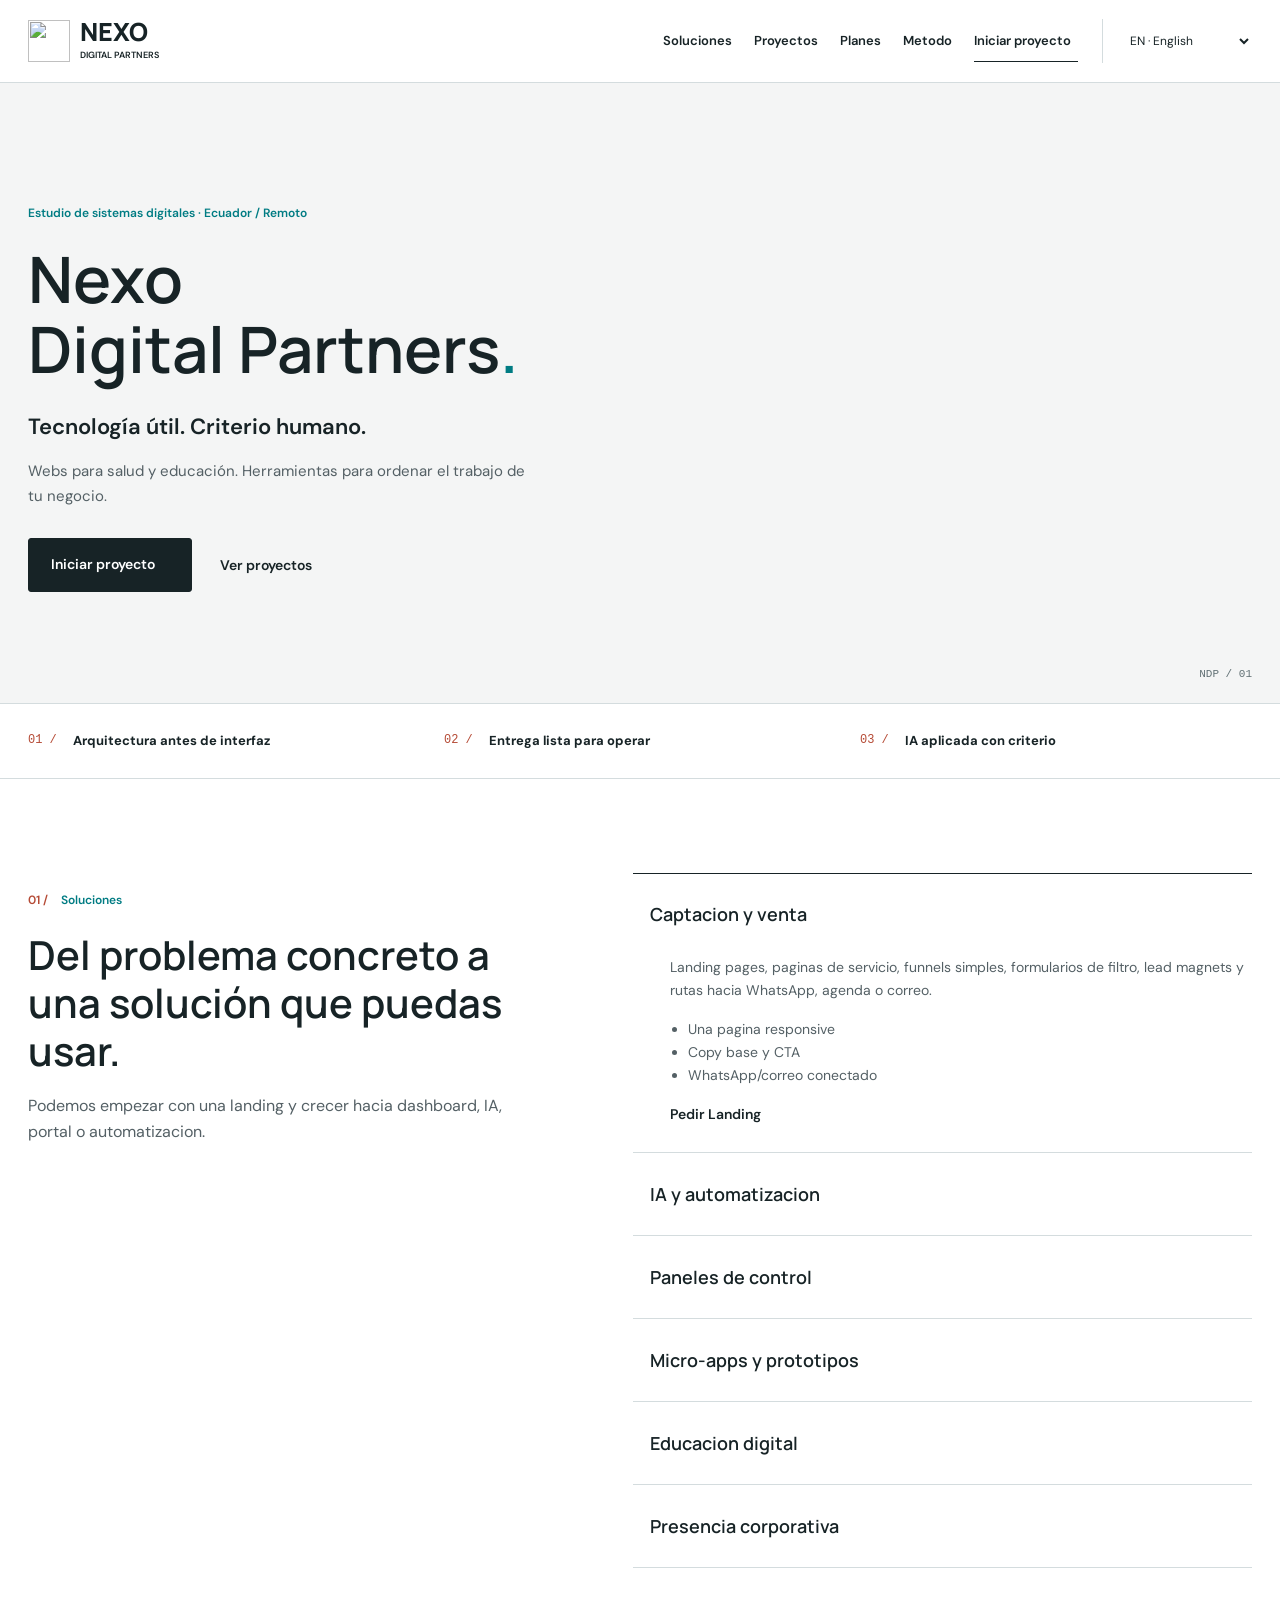
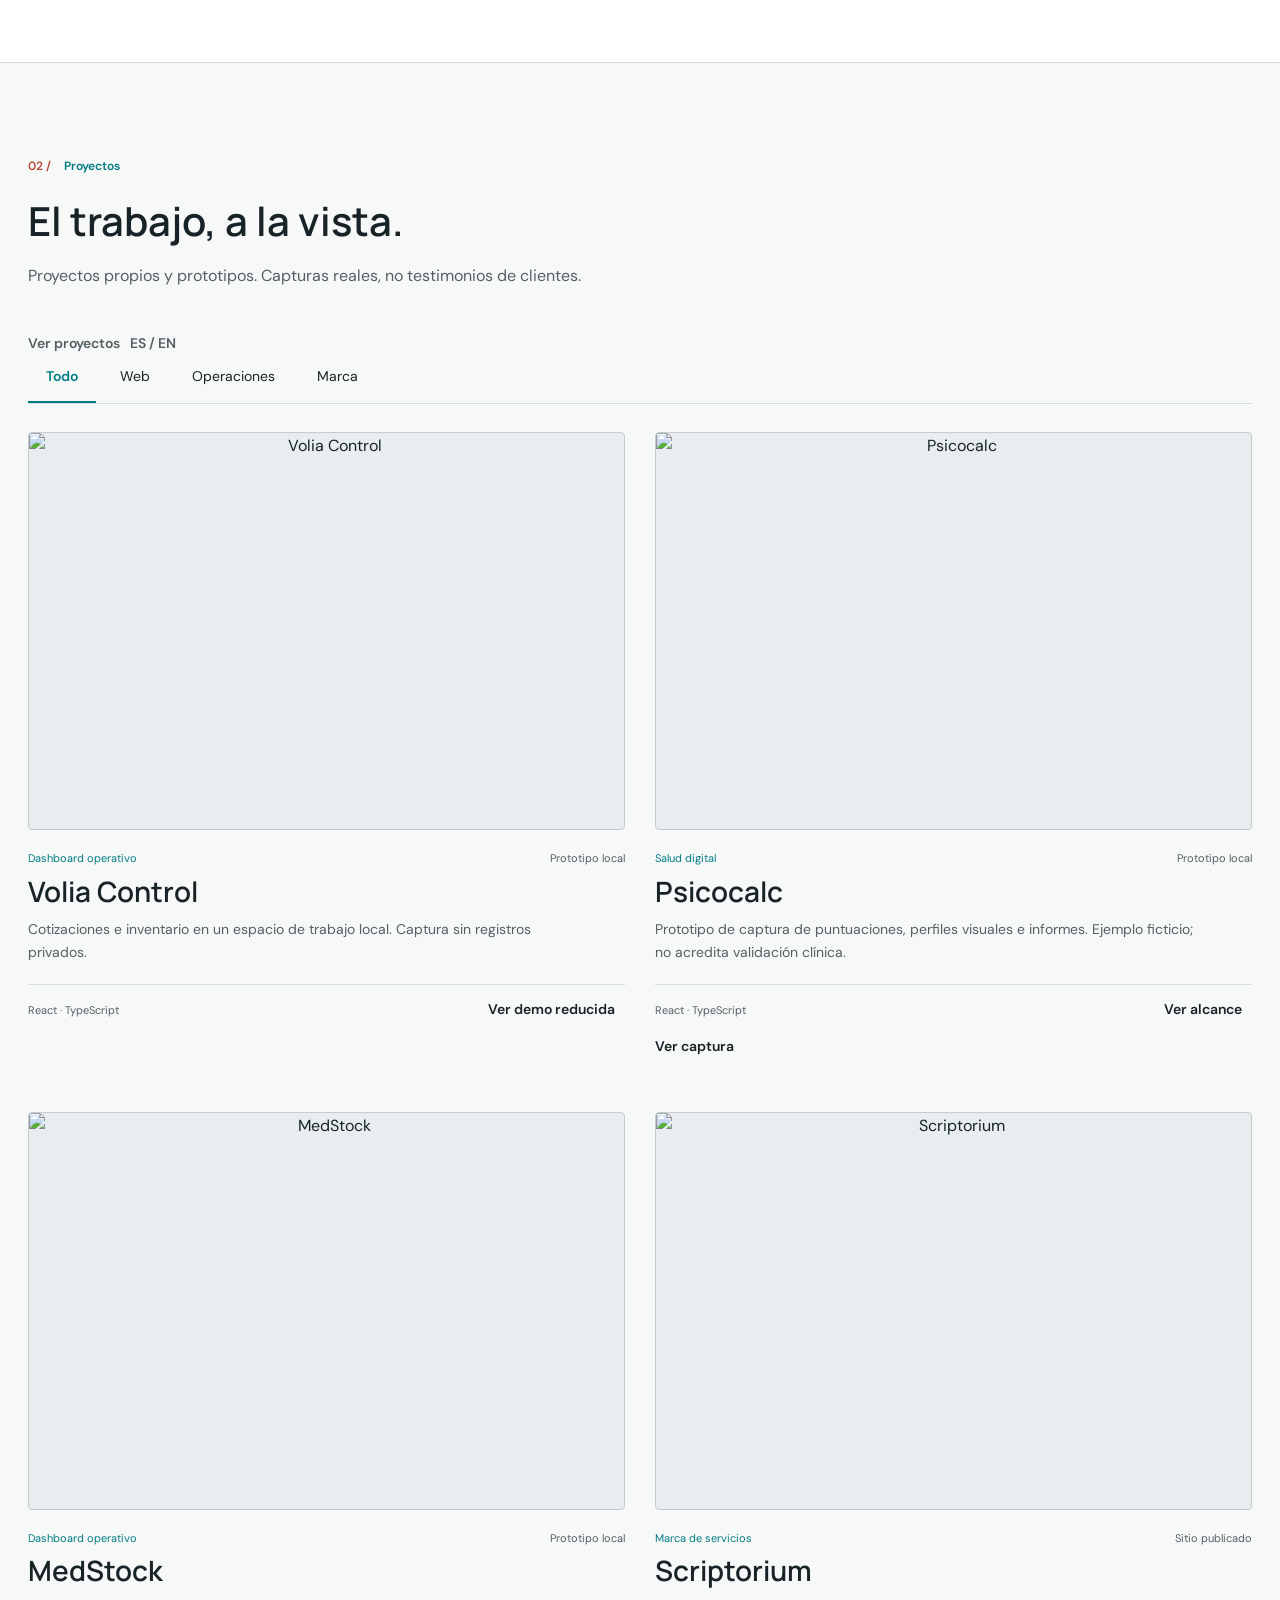
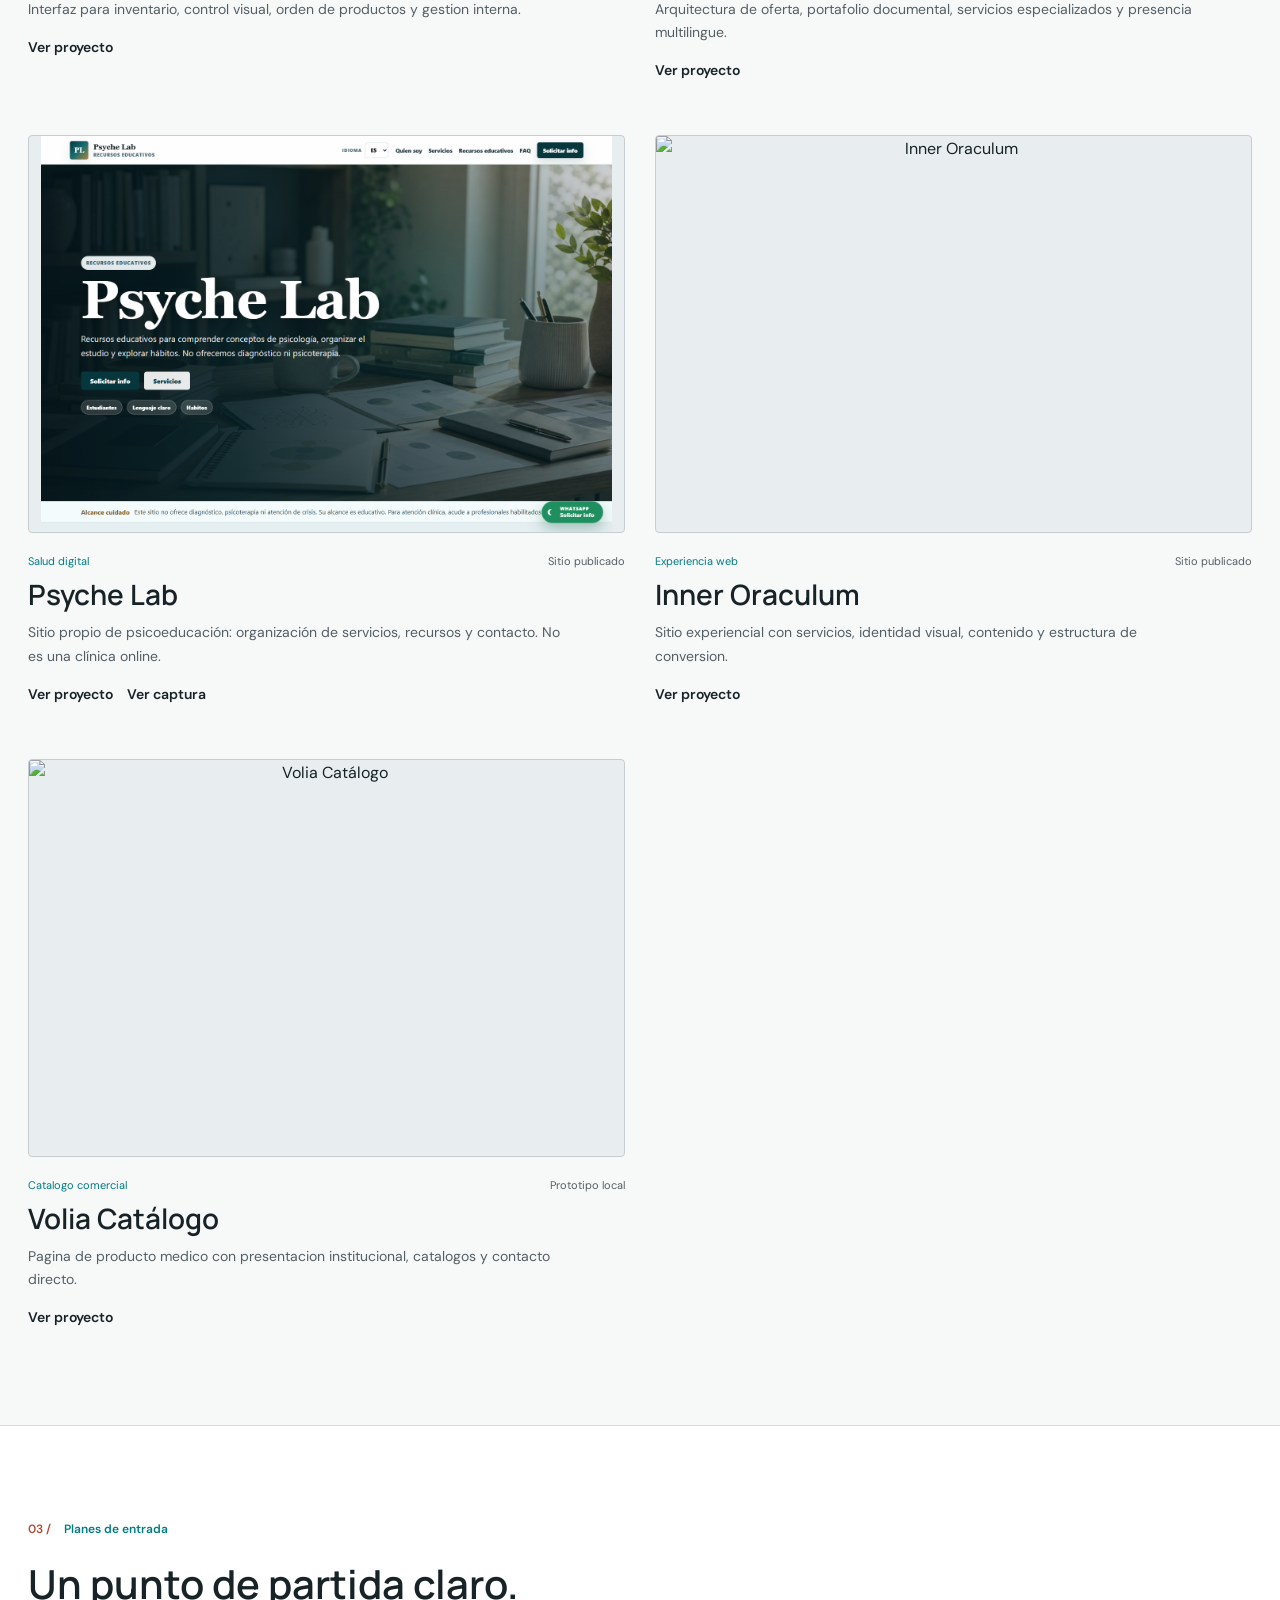
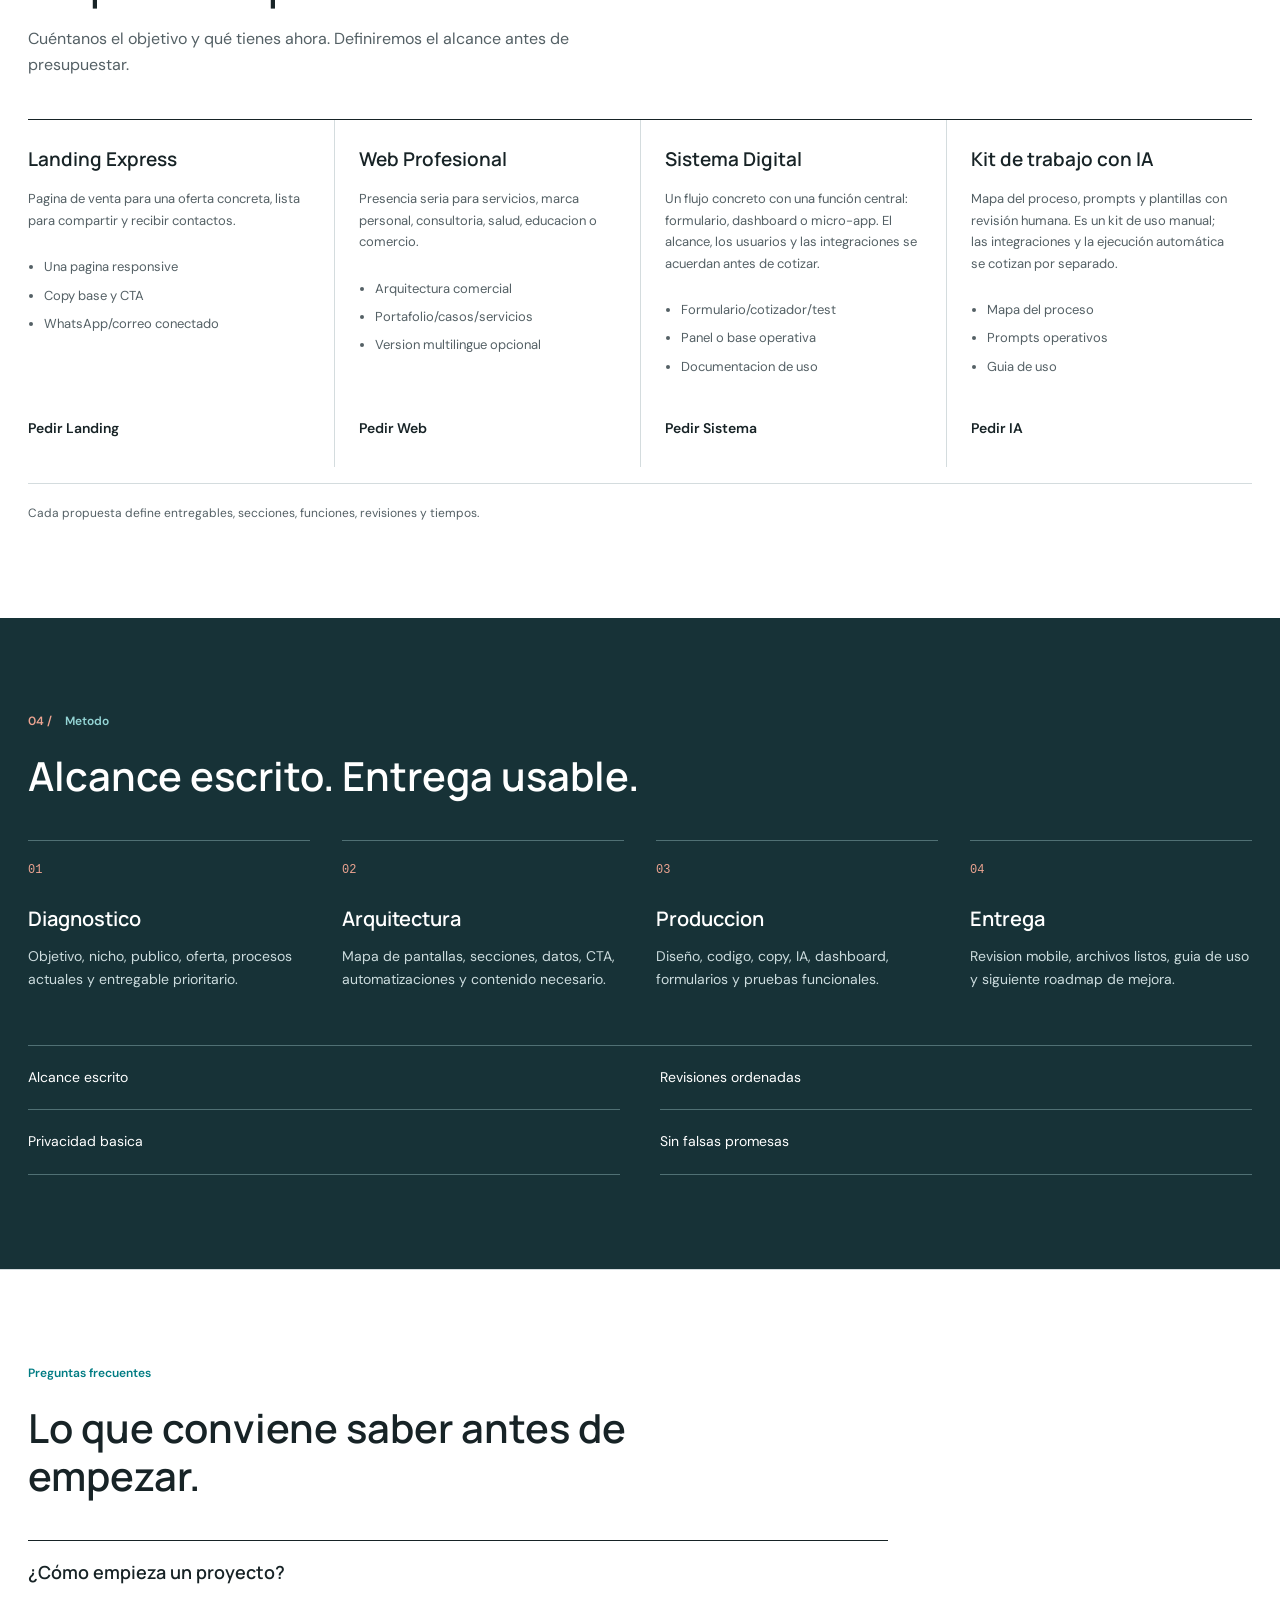
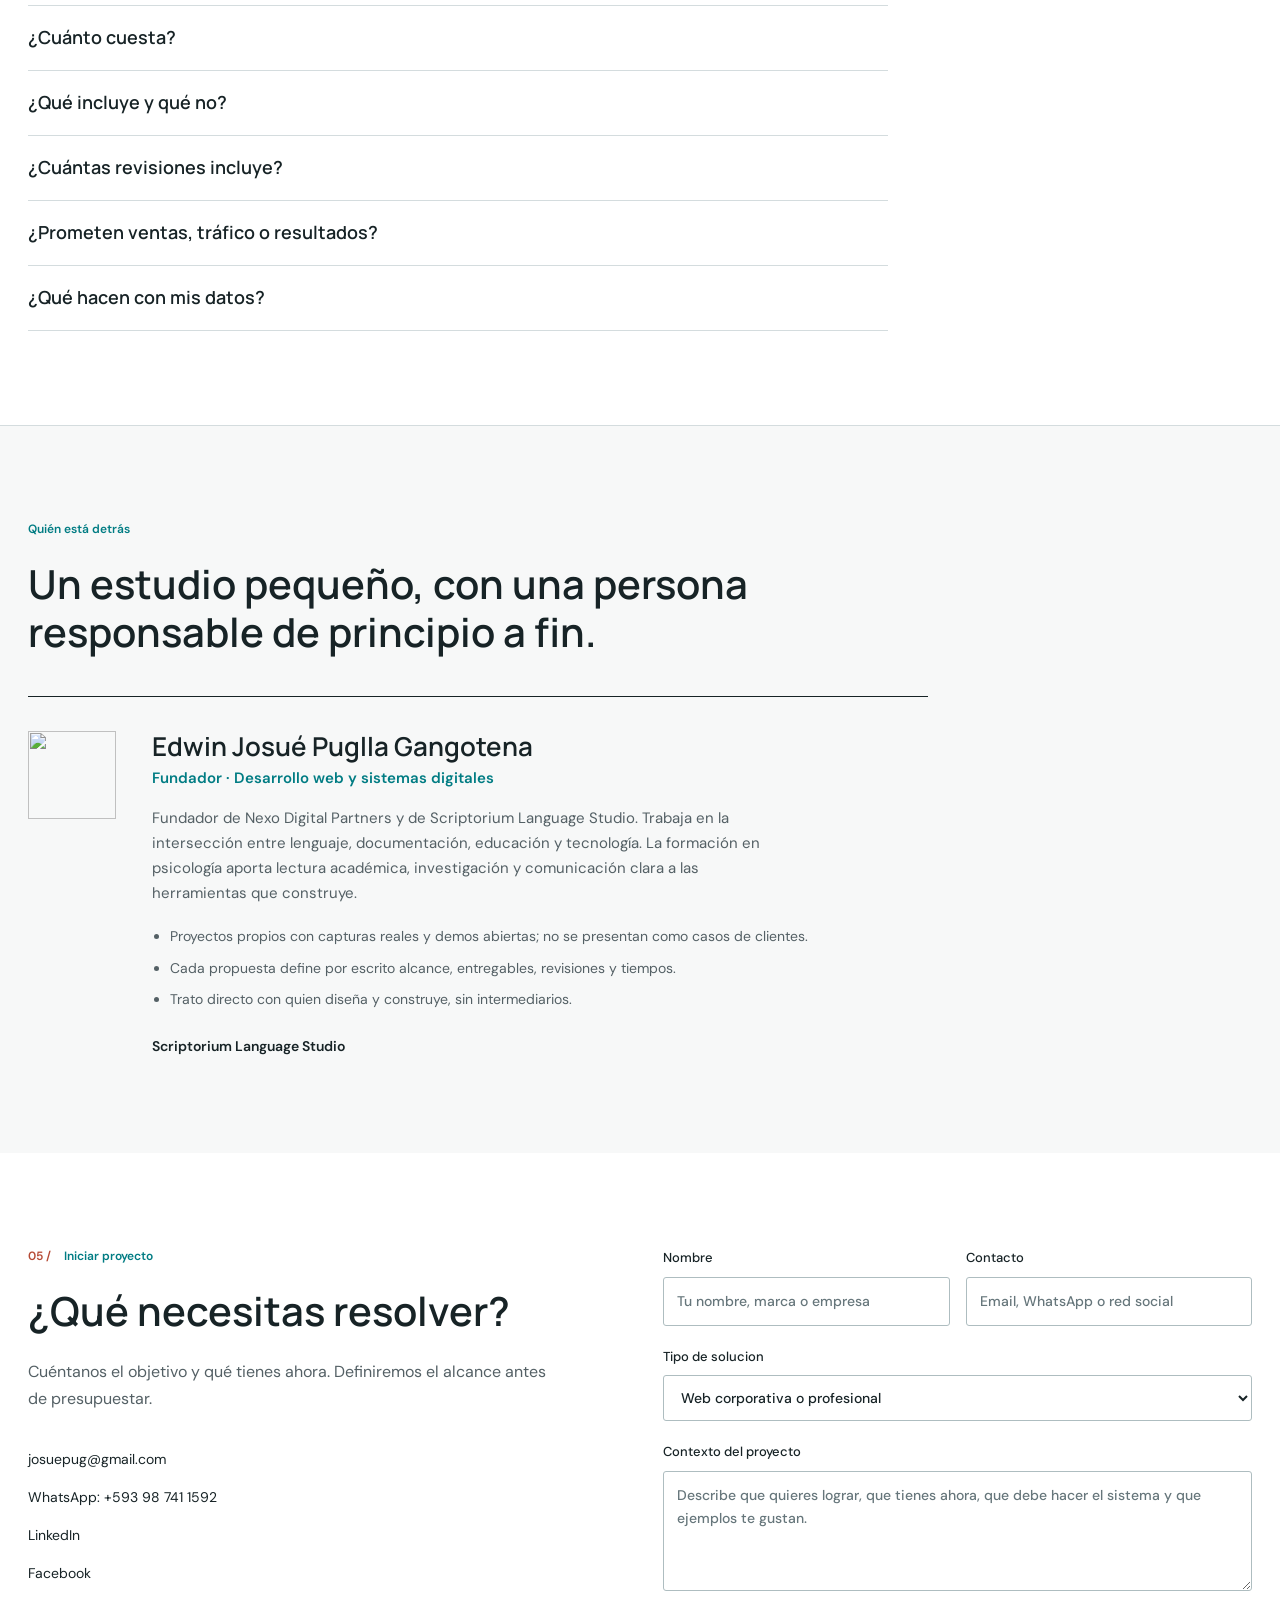
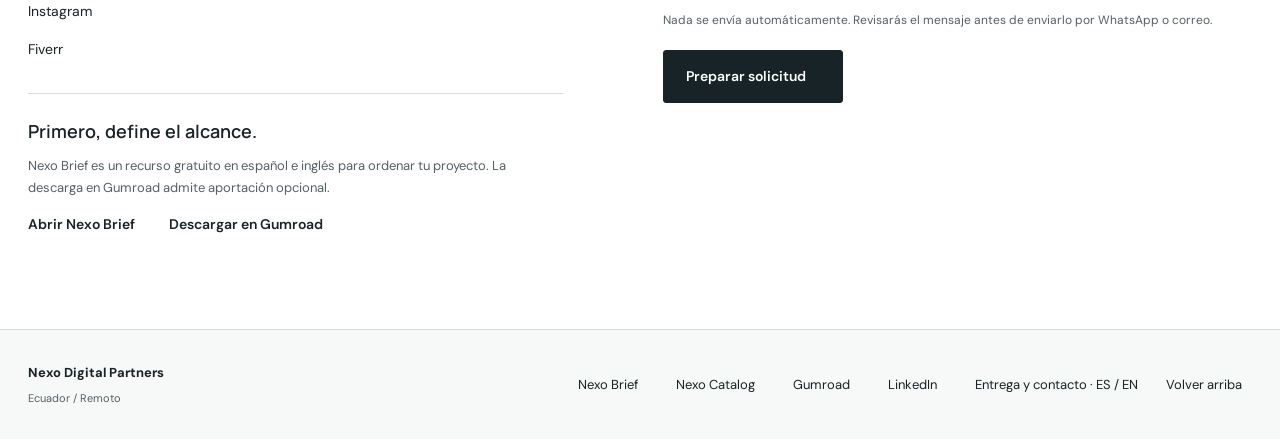
==== index.html @ 5b394075 "Merge remote-tracking branch 'origin/main'" ====
<!doctype html>
<html lang="es">
<head>
  <meta charset="UTF-8" /><meta name="viewport" content="width=device-width, initial-scale=1" />
  <title>Nexo Digital Partners | Desarrollo web, IA y automatización</title>
  <meta name="description" content="Webs, herramientas operativas y automatizaciones para profesionales, salud, educación y negocios. Explora proyectos y solicita una propuesta con alcance definido." />
  <link rel="canonical" href="https://nexodipa.github.io/nexo-digital-partners/" />
  <meta property="og:title" content="Nexo Digital Partners | Sistemas digitales" />
  <meta property="og:description" content="Desarrollo web, herramientas operativas e IA aplicada. Proyectos reales y propuestas con alcance definido." />
  <meta property="og:type" content="website" /><meta property="og:url" content="https://nexodipa.github.io/nexo-digital-partners/" />
  <meta property="og:image" content="https://nexodipa.github.io/nexo-digital-partners/assets/brand/nexo-lockup-metallic.png" />
  <meta name="theme-color" content="#f7f8f8" /><link rel="icon" href="assets/favicon.svg" type="image/svg+xml" />
  <link rel="stylesheet" href="styles.css?v=20261008-faq" /><link rel="preload" href="assets/brand/nexo-studio-wide.png" as="image" media="(min-width:601px)" /><link rel="preload" href="assets/brand/nexo-studio-light.png" as="image" media="(max-width:600px)" />
  <script type="application/ld+json">{"@context":"https://schema.org","@type":"Organization","name":"Nexo Digital Partners","url":"https://nexodipa.github.io/nexo-digital-partners/","logo":"https://nexodipa.github.io/nexo-digital-partners/assets/brand/nexo-monogram-metallic-transparent.png","description":"Webs, herramientas operativas y automatizaciones con alcance definido para profesionales, salud, educación y negocios.","areaServed":"Ecuador y remoto","founder":{"@type":"Person","name":"Edwin Josué Puglla Gangotena","jobTitle":"Fundador"},"sameAs":["https://www.linkedin.com/company/nexo-digital-partners-ec/","https://www.facebook.com/profile.php?id=61591254974802","https://www.instagram.com/nexodigitalpartners/","https://pugmaster0.gumroad.com/","https://www.fiverr.com/josuep744","https://github.com/nexodipa"]}</script>
  <script type="application/ld+json">{"@context":"https://schema.org","@type":"FAQPage","inLanguage":"es","mainEntity":[{"@type":"Question","name":"¿Cómo empieza un proyecto?","acceptedAnswer":{"@type":"Answer","text":"Cuéntanos qué necesitas resolver y qué tienes ahora. Antes de presupuestar, definimos el alcance por escrito. Para llegar preparado, Nexo Brief es un recurso gratuito que te ayuda a ordenar el proyecto."}},{"@type":"Question","name":"¿Cuánto cuesta?","acceptedAnswer":{"@type":"Answer","text":"Depende del alcance. Una landing page express parte desde USD 150. Cada propuesta indica el precio, los hitos de pago y la vigencia antes de empezar, y no se inicia ningún trabajo sin tu aprobación escrita."}},{"@type":"Question","name":"¿Qué incluye y qué no?","acceptedAnswer":{"@type":"Answer","text":"La propuesta enumera los entregables y las exclusiones. Dominio, alojamiento, pagos y cuentas de terceros se acuerdan por separado; los costes de terceros no están incluidos salvo que se indique."}},{"@type":"Question","name":"¿Cuántas revisiones incluye?","acceptedAnswer":{"@type":"Answer","text":"El número de rondas se acuerda de antemano. Las funciones nuevas fuera del alcance aprobado se cotizan aparte, y nada extra se ejecuta ni se cobra sin tu confirmación."}},{"@type":"Question","name":"¿Prometen ventas, tráfico o resultados?","acceptedAnswer":{"@type":"Answer","text":"No. Construimos activos digitales bien hechos y documentados; no garantizamos ventas, visitas ni resultados externos."}},{"@type":"Question","name":"¿Qué hacen con mis datos?","acceptedAnswer":{"@type":"Answer","text":"Para empezar no necesitamos contraseñas ni datos de tus clientes. Este sitio no usa cookies de seguimiento ni analítica; solo guarda tu idioma en tu navegador y carga sus tipografías desde Google Fonts. El formulario no envía nada: prepara un mensaje que tú revisas y envías."}}]}</script>
</head>
<body>
<a class="skip-link" href="#main">Ir al contenido</a>
<header class="site-header">
  <a class="brand" href="#home" aria-label="Nexo Digital Partners inicio"><img src="assets/brand/nexo-monogram-metallic-transparent.png" alt="" width="44" height="44" /><strong translate="no">NEXO<span>DIGITAL PARTNERS</span></strong></a>
  <nav class="site-nav" id="site-nav" aria-label="Navegacion principal">
    <a href="#soluciones">Soluciones</a><a href="#casos">Proyectos</a><a href="#planes">Planes</a><a href="#metodo">Metodo</a>
    <a href="#contacto" class="nav-cta">Iniciar proyecto<i data-lucide="arrow-up-right" aria-hidden="true"></i></a>
  </nav>
  <div class="language-switcher"><i data-lucide="globe-2" aria-hidden="true"></i><label class="sr-only" for="language-select">Idioma / Language</label><select id="language-select" name="language" translate="no"><option value="es">ES · Español</option><option value="en">EN · English</option><option value="de">DE · Deutsch</option><option value="fr">FR · Français</option><option value="pt">PT · Português</option><option value="it">IT · Italiano</option><option value="ru">RU · Русский</option><option value="cs">CS · Čeština</option><option value="zh">ZH · 中文</option><option value="ja">JA · 日本語</option><option value="he">HE · עברית</option><option value="ar">AR · العربية</option></select></div>
  <button class="icon-button menu-button" id="menu-button" type="button" aria-label="Abrir menu" aria-expanded="false" aria-controls="site-nav"><i data-lucide="menu" aria-hidden="true"></i></button>
</header>
<main id="main">
  <section class="hero" id="home"><div class="hero-copy">
    <p class="eyebrow">Estudio de sistemas digitales · Ecuador / Remoto</p>
    <h1 translate="no">Nexo<br />Digital Partners<span class="period">.</span></h1>
    <p class="hero-declaration">Tecnología útil. Criterio humano.</p>
    <p class="hero-lead">Webs para salud y educación. Herramientas para ordenar el trabajo de tu negocio.</p>
    <div class="hero-actions"><a class="primary-button" href="#contacto">Iniciar proyecto<i data-lucide="arrow-up-right" aria-hidden="true"></i></a><a class="text-link" href="#casos">Ver proyectos<i data-lucide="arrow-down" aria-hidden="true"></i></a></div>
  </div><span class="hero-index" aria-hidden="true">NDP / 01</span></section>
  <section class="intro-band" aria-label="Principios de trabajo"><p><span class="section-number" aria-hidden="true">01 /</span><strong>Arquitectura antes de interfaz</strong></p><p><span class="section-number" aria-hidden="true">02 /</span><strong>Entrega lista para operar</strong></p><p><span class="section-number" aria-hidden="true">03 /</span><strong>IA aplicada con criterio</strong></p></section>
  <section class="section solutions-section" id="soluciones">
    <div class="section-heading"><p class="eyebrow"><span aria-hidden="true">01 / </span>Soluciones</p><h2>Del problema concreto a una solución que puedas usar.</h2><p>Podemos empezar con una landing y crecer hacia dashboard, IA, portal o automatizacion.</p></div>
    <div class="solutions-list"><details class="solution" open><summary><i data-lucide="panels-top-left" aria-hidden="true"></i><h3>Captacion y venta</h3><i data-lucide="plus" class="expand-icon" aria-hidden="true"></i></summary><div><p>Landing pages, paginas de servicio, funnels simples, formularios de filtro, lead magnets y rutas hacia WhatsApp, agenda o correo.</p><ul><li>Una pagina responsive</li><li>Copy base y CTA</li><li>WhatsApp/correo conectado</li></ul><a class="text-link" href="#contacto" data-project="landing">Pedir Landing<i data-lucide="arrow-up-right" aria-hidden="true"></i></a></div></details>
    <details class="solution"><summary><i data-lucide="workflow" aria-hidden="true"></i><h3>IA y automatizacion</h3><i data-lucide="plus" class="expand-icon" aria-hidden="true"></i></summary><div><p>Prompts operativos, flujos de contenido, clasificacion de solicitudes, respuestas base, reportes y procesos asistidos.</p><ul><li>Mapa del proceso</li><li>Prompts operativos</li><li>Documentacion de uso</li></ul><a class="text-link" href="#contacto" data-project="automation">Pedir IA<i data-lucide="arrow-up-right" aria-hidden="true"></i></a></div></details>
    <details class="solution"><summary><i data-lucide="chart-no-axes-combined" aria-hidden="true"></i><h3>Paneles de control</h3><i data-lucide="plus" class="expand-icon" aria-hidden="true"></i></summary><div><p>Dashboards para ventas, productividad, inventario, clientes, estudiantes, habitos, seguimiento clinico no diagnostico o gestion interna.</p><ul><li>Panel o base operativa</li><li>Documentacion de uso</li></ul><a class="text-link" href="#contacto" data-project="dashboard">Pedir Sistema<i data-lucide="arrow-up-right" aria-hidden="true"></i></a></div></details>
    <details class="solution"><summary><i data-lucide="blocks" aria-hidden="true"></i><h3>Micro-apps y prototipos</h3><i data-lucide="plus" class="expand-icon" aria-hidden="true"></i></summary><div><p>Herramientas pequeñas para validar ideas, vender una experiencia, simular un producto o crear una demo funcional.</p><ul><li>Brief y arquitectura</li><li>Diseño responsive</li><li>Documentacion de uso</li></ul><a class="text-link" href="#contacto" data-project="prototype">Iniciar proyecto<i data-lucide="arrow-up-right" aria-hidden="true"></i></a></div></details>
    <details class="solution"><summary><i data-lucide="book-open" aria-hidden="true"></i><h3>Educacion digital</h3><i data-lucide="plus" class="expand-icon" aria-hidden="true"></i></summary><div><p>Paginas de cursos, evaluaciones, quizzes, bibliotecas, recursos descargables, rutas de aprendizaje y portales psicoeducativos.</p><ul><li>Formulario/cotizador/test</li><li>Version multilingue opcional</li></ul><a class="text-link" href="#contacto" data-project="education">Iniciar proyecto<i data-lucide="arrow-up-right" aria-hidden="true"></i></a></div></details>
    <details class="solution"><summary><i data-lucide="languages" aria-hidden="true"></i><h3>Presencia corporativa</h3><i data-lucide="plus" class="expand-icon" aria-hidden="true"></i></summary><div><p>Webs bilingues, media kits, catalogos digitales, paginas institucionales, arquitectura de contenido e identidad verbal.</p><ul><li>Arquitectura comercial</li><li>Portafolio/casos/servicios</li><li>Version multilingue opcional</li></ul><a class="text-link" href="#contacto" data-project="web">Pedir Web<i data-lucide="arrow-up-right" aria-hidden="true"></i></a></div></details></div>
  </section>
  <section class="section cases-section" id="casos">
    <div class="section-heading"><p class="eyebrow"><span aria-hidden="true">02 / </span>Proyectos</p><h2>El trabajo, a la vista.</h2><p>Proyectos propios y prototipos. Capturas reales, no testimonios de clientes.</p></div>
    <p><a class="text-link" href="cases/" target="_blank" rel="noopener noreferrer"><span>Ver proyectos</span> <span translate="no">ES / EN</span><i data-lucide="arrow-up-right" aria-hidden="true"></i></a></p>
    <div class="filter-bar" aria-label="Filtros de portafolio"><button class="filter-button active" type="button" data-filter="all" aria-pressed="true">Todo</button><button class="filter-button" type="button" data-filter="web" aria-pressed="false">Web</button><button class="filter-button" type="button" data-filter="ops" aria-pressed="false">Operaciones</button><button class="filter-button" type="button" data-filter="brand" aria-pressed="false">Marca</button></div>
    <div class="portfolio-grid">
    <article class="portfolio-card" data-category="ops">
      <button class="project-image" type="button" data-preview="volia-control" aria-label="Volia Control" translate="no"><img src="assets/portfolio/volia-control-20260923.jpg" alt="Volia Control" width="1272" height="716" loading="lazy" /><i data-lucide="maximize-2" aria-hidden="true"></i></button>
      <div class="project-meta"><span>Dashboard operativo</span><span>Prototipo local</span></div><h3 translate="no">Volia Control</h3><p>Cotizaciones e inventario en un espacio de trabajo local. Captura sin registros privados.</p>
      <div class="project-footer"><span translate="no">React · TypeScript</span><a class="text-link" href="demos/volia-control/" target="_blank" rel="noopener">Ver demo reducida<i data-lucide="arrow-up-right" aria-hidden="true"></i></a></div>
    </article>
    <article class="portfolio-card" data-category="ops">
      <button class="project-image" type="button" data-preview="psicocalc" aria-label="Psicocalc" translate="no"><img src="assets/portfolio/psicocalc-20260923.jpg" alt="Psicocalc" width="1272" height="716" loading="lazy" /><i data-lucide="maximize-2" aria-hidden="true"></i></button>
      <div class="project-meta"><span>Salud digital</span><span>Prototipo local</span></div><h3 translate="no">Psicocalc</h3><p>Prototipo de captura de puntuaciones, perfiles visuales e informes. Ejemplo ficticio; no acredita validación clínica.</p>
      <div class="project-footer"><span translate="no">React · TypeScript</span><a class="text-link" href="cases/#psicocalc" target="_blank" rel="noopener noreferrer">Ver alcance<i data-lucide="arrow-up-right" aria-hidden="true"></i></a></div>
    </article>
    <article class="portfolio-card" data-category="ops">
      <button class="project-image" type="button" data-preview="medstock" aria-label="MedStock"><img src="assets/portfolio/medstock-screen.png" alt="MedStock" width="1440" height="960" loading="lazy" /><i data-lucide="maximize-2" aria-hidden="true"></i></button>
      <div class="project-meta"><span>Dashboard operativo</span><span>Prototipo local</span></div><h3 translate="no">MedStock</h3><p>Interfaz para inventario, control visual, orden de productos y gestion interna.</p><a class="text-link" href="demos/medstock/" target="_blank" rel="noopener">Ver proyecto<i data-lucide="arrow-up-right" aria-hidden="true"></i></a>
    </article>
    <article class="portfolio-card" data-category="brand">
      <button class="project-image" type="button" data-preview="scriptorium" aria-label="Scriptorium"><img src="assets/portfolio/scriptorium-20260923.jpg" alt="Scriptorium" width="1440" height="960" loading="lazy" /><i data-lucide="maximize-2" aria-hidden="true"></i></button>
      <div class="project-meta"><span>Marca de servicios</span><span>Sitio publicado</span></div><h3 translate="no">Scriptorium</h3><p>Arquitectura de oferta, portafolio documental, servicios especializados y presencia multilingue.</p><a class="text-link" href="https://nexodipa.github.io/scriptorium-language-studio/" target="_blank" rel="noopener">Ver proyecto<i data-lucide="arrow-up-right" aria-hidden="true"></i></a>
    </article>
    <article class="portfolio-card" data-category="web">
      <button class="project-image" type="button" data-preview="psyche-lab" aria-label="Psyche Lab"><img src="assets/portfolio/psyche-lab-screen.png?v=20261013" alt="Psyche Lab" width="1440" height="1000" loading="lazy" /><i data-lucide="maximize-2" aria-hidden="true"></i></button>
      <div class="project-meta"><span>Salud digital</span><span>Sitio publicado</span></div><h3 translate="no">Psyche Lab</h3><p>Sitio propio de psicoeducación: organización de servicios, recursos y contacto. No es una clínica online.</p><a class="text-link" href="cases/#psyche-lab" target="_blank" rel="noopener">Ver proyecto<i data-lucide="arrow-up-right" aria-hidden="true"></i></a>
    </article>
    <article class="portfolio-card" data-category="web">
      <button class="project-image" type="button" data-preview="inner-oraculum" aria-label="Inner Oraculum"><img src="assets/portfolio/inner-oraculum-screen.png" alt="Inner Oraculum" width="1440" height="960" loading="lazy" /><i data-lucide="maximize-2" aria-hidden="true"></i></button>
      <div class="project-meta"><span>Experiencia web</span><span>Sitio publicado</span></div><h3 translate="no">Inner Oraculum</h3><p>Sitio experiencial con servicios, identidad visual, contenido y estructura de conversion.</p><a class="text-link" href="https://inner-oraculum.vercel.app/" target="_blank" rel="noopener">Ver proyecto<i data-lucide="arrow-up-right" aria-hidden="true"></i></a>
    </article>
    <article class="portfolio-card" data-category="web">
      <button class="project-image" type="button" data-preview="volia" aria-label="Volia Catálogo"><img src="assets/portfolio/volia-screen.png" alt="Volia Catálogo" width="1440" height="960" loading="lazy" /><i data-lucide="maximize-2" aria-hidden="true"></i></button>
      <div class="project-meta"><span>Catalogo comercial</span><span>Prototipo local</span></div><h3 translate="no">Volia Catálogo</h3><p>Pagina de producto medico con presentacion institucional, catalogos y contacto directo.</p><a class="text-link" href="demos/volia/" target="_blank" rel="noopener">Ver proyecto<i data-lucide="arrow-up-right" aria-hidden="true"></i></a>
    </article></div>
  </section>
  <section class="section pricing-section" id="planes">
    <div class="section-heading"><p class="eyebrow"><span aria-hidden="true">03 / </span>Planes de entrada</p><h2>Un punto de partida claro.</h2><p>Cuéntanos el objetivo y qué tienes ahora. Definiremos el alcance antes de presupuestar.</p></div>
    <div class="pricing-grid"><article><h3>Landing Express</h3><p>Pagina de venta para una oferta concreta, lista para compartir y recibir contactos.</p><ul><li>Una pagina responsive</li><li>Copy base y CTA</li><li>WhatsApp/correo conectado</li></ul><a class="text-link" href="#contacto" data-project="landing">Pedir Landing<i data-lucide="arrow-up-right" aria-hidden="true"></i></a></article>
    <article><h3>Web Profesional</h3><p>Presencia seria para servicios, marca personal, consultoria, salud, educacion o comercio.</p><ul><li>Arquitectura comercial</li><li>Portafolio/casos/servicios</li><li>Version multilingue opcional</li></ul><a class="text-link" href="#contacto" data-project="web">Pedir Web<i data-lucide="arrow-up-right" aria-hidden="true"></i></a></article>
    <article><h3>Sistema Digital</h3><p>Un flujo concreto con una función central: formulario, dashboard o micro-app. El alcance, los usuarios y las integraciones se acuerdan antes de cotizar.</p><ul><li>Formulario/cotizador/test</li><li>Panel o base operativa</li><li>Documentacion de uso</li></ul><a class="text-link" href="#contacto" data-project="dashboard">Pedir Sistema<i data-lucide="arrow-up-right" aria-hidden="true"></i></a></article>
    <article><h3>Kit de trabajo con IA</h3><p>Mapa del proceso, prompts y plantillas con revisión humana. Es un kit de uso manual; las integraciones y la ejecución automática se cotizan por separado.</p><ul><li>Mapa del proceso</li><li>Prompts operativos</li><li>Guia de uso</li></ul><a class="text-link" href="#contacto" data-project="automation">Pedir IA<i data-lucide="arrow-up-right" aria-hidden="true"></i></a></article></div>
    <p class="pricing-note">Cada propuesta define entregables, secciones, funciones, revisiones y tiempos.</p>
  </section>
  <section class="section method-section" id="metodo">
    <div class="section-heading"><p class="eyebrow"><span aria-hidden="true">04 / </span>Metodo</p><h2>Alcance escrito. Entrega usable.</h2></div>
    <ol class="process-grid"><li><span aria-hidden="true">01</span><h3>Diagnostico</h3><p>Objetivo, nicho, publico, oferta, procesos actuales y entregable prioritario.</p></li><li><span aria-hidden="true">02</span><h3>Arquitectura</h3><p>Mapa de pantallas, secciones, datos, CTA, automatizaciones y contenido necesario.</p></li><li><span aria-hidden="true">03</span><h3>Produccion</h3><p>Diseño, codigo, copy, IA, dashboard, formularios y pruebas funcionales.</p></li><li><span aria-hidden="true">04</span><h3>Entrega</h3><p>Revision mobile, archivos listos, guia de uso y siguiente roadmap de mejora.</p></li></ol>
    <div class="terms-grid"><details><summary>Alcance escrito<i data-lucide="plus" aria-hidden="true"></i></summary><p>Cada propuesta define entregables, secciones, funciones, revisiones y tiempos.</p></details><details><summary>Revisiones ordenadas<i data-lucide="plus" aria-hidden="true"></i></summary><p>Los cambios se trabajan por rondas para mantener claridad y evitar improvisacion.</p></details><details><summary>Privacidad basica<i data-lucide="plus" aria-hidden="true"></i></summary><p>No publiques datos sensibles en el formulario inicial; primero se define el alcance.</p></details><details><summary>Sin falsas promesas<i data-lucide="plus" aria-hidden="true"></i></summary><p>Se construyen activos digitales; no se garantiza venta, trafico o resultados externos.</p></details></div>
  </section>
  <section class="section faq-section" id="faq">
    <div class="section-heading"><p class="eyebrow">Preguntas frecuentes</p><h2>Lo que conviene saber antes de empezar.</h2></div>
    <div class="faq-list">
      <details class="faq-item"><summary><h3>¿Cómo empieza un proyecto?</h3><i data-lucide="plus" class="expand-icon" aria-hidden="true"></i></summary><p>Cuéntanos qué necesitas resolver y qué tienes ahora. Antes de presupuestar, definimos el alcance por escrito. Para llegar preparado, Nexo Brief es un recurso gratuito que te ayuda a ordenar el proyecto.</p></details>
      <details class="faq-item"><summary><h3>¿Cuánto cuesta?</h3><i data-lucide="plus" class="expand-icon" aria-hidden="true"></i></summary><p>Depende del alcance. Una landing page express parte desde USD 150. Cada propuesta indica el precio, los hitos de pago y la vigencia antes de empezar, y no se inicia ningún trabajo sin tu aprobación escrita.</p></details>
      <details class="faq-item"><summary><h3>¿Qué incluye y qué no?</h3><i data-lucide="plus" class="expand-icon" aria-hidden="true"></i></summary><p>La propuesta enumera los entregables y las exclusiones. Dominio, alojamiento, pagos y cuentas de terceros se acuerdan por separado; los costes de terceros no están incluidos salvo que se indique.</p></details>
      <details class="faq-item"><summary><h3>¿Cuántas revisiones incluye?</h3><i data-lucide="plus" class="expand-icon" aria-hidden="true"></i></summary><p>El número de rondas se acuerda de antemano. Las funciones nuevas fuera del alcance aprobado se cotizan aparte, y nada extra se ejecuta ni se cobra sin tu confirmación.</p></details>
      <details class="faq-item"><summary><h3>¿Prometen ventas, tráfico o resultados?</h3><i data-lucide="plus" class="expand-icon" aria-hidden="true"></i></summary><p>No. Construimos activos digitales bien hechos y documentados; no garantizamos ventas, visitas ni resultados externos.</p></details>
      <details class="faq-item"><summary><h3>¿Qué hacen con mis datos?</h3><i data-lucide="plus" class="expand-icon" aria-hidden="true"></i></summary><p>Para empezar no necesitamos contraseñas ni datos de tus clientes. Este sitio no usa cookies de seguimiento ni analítica; solo guarda tu idioma en tu navegador y carga sus tipografías desde Google Fonts. El formulario no envía nada: prepara un mensaje que tú revisas y envías.</p></details>
    </div>
  </section>
  <section class="section founder-section" id="equipo">
    <div class="section-heading"><p class="eyebrow">Quién está detrás</p><h2>Un estudio pequeño, con una persona responsable de principio a fin.</h2></div>
    <div class="founder-card">
      <img class="founder-mark" src="assets/brand/nexo-monogram-metallic-transparent.png" alt="" width="88" height="88" loading="lazy" />
      <div class="founder-body"><h3 translate="no">Edwin Josué Puglla Gangotena</h3><p class="founder-role">Fundador · Desarrollo web y sistemas digitales</p><p>Fundador de Nexo Digital Partners y de Scriptorium Language Studio. Trabaja en la intersección entre lenguaje, documentación, educación y tecnología. La formación en psicología aporta lectura académica, investigación y comunicación clara a las herramientas que construye.</p>
        <ul class="founder-facts"><li>Proyectos propios con capturas reales y demos abiertas; no se presentan como casos de clientes.</li><li>Cada propuesta define por escrito alcance, entregables, revisiones y tiempos.</li><li>Trato directo con quien diseña y construye, sin intermediarios.</li></ul>
        <a class="text-link" href="https://nexodipa.github.io/scriptorium-language-studio/" target="_blank" rel="noopener noreferrer" translate="no">Scriptorium Language Studio<i data-lucide="arrow-up-right" aria-hidden="true"></i></a>
      </div>
    </div>
  </section>
  <section class="section contact-section" id="contacto">
    <div class="contact-copy"><p class="eyebrow"><span aria-hidden="true">05 / </span>Iniciar proyecto</p><h2>¿Qué necesitas resolver?</h2><p>Cuéntanos el objetivo y qué tienes ahora. Definiremos el alcance antes de presupuestar.</p><div class="direct-contact">
      <a href="mailto:josuepug@gmail.com">josuepug@gmail.com<i data-lucide="arrow-up-right" aria-hidden="true"></i></a><a href="https://wa.me/593987411592" target="_blank" rel="noopener">WhatsApp: +593 98 741 1592<i data-lucide="arrow-up-right" aria-hidden="true"></i></a>
      <a href="https://www.linkedin.com/company/nexo-digital-partners-ec/" target="_blank" rel="noopener" translate="no">LinkedIn<i data-lucide="arrow-up-right" aria-hidden="true"></i></a>
      <a href="https://www.facebook.com/profile.php?id=61591254974802" target="_blank" rel="noopener" translate="no">Facebook<i data-lucide="arrow-up-right" aria-hidden="true"></i></a>
      <a href="https://www.instagram.com/nexodigitalpartners/" target="_blank" rel="noopener" translate="no">Instagram<i data-lucide="arrow-up-right" aria-hidden="true"></i></a>
      <a href="https://www.fiverr.com/josuep744/build-a-responsive-landing-page-for-your-professional-service" target="_blank" rel="noopener noreferrer" translate="no">Fiverr<i data-lucide="arrow-up-right" aria-hidden="true"></i></a>
    </div><div class="brief-invitation"><h3>Primero, define el alcance.</h3><p>Nexo Brief es un recurso gratuito en español e inglés para ordenar tu proyecto. La descarga en Gumroad admite aportación opcional.</p><div><a class="text-link" href="products/brief-kit/" target="_blank" rel="noopener">Abrir Nexo Brief<i data-lucide="arrow-up-right" aria-hidden="true"></i></a><a class="text-link" href="https://pugmaster0.gumroad.com/l/nexo-brief" target="_blank" rel="noopener">Descargar en Gumroad<i data-lucide="download" aria-hidden="true"></i></a></div></div></div>
    <form class="quote-form" id="quote-form">
      <div class="form-row"><label>Nombre<input name="name" required maxlength="120" autocomplete="name" placeholder="Tu nombre, marca o empresa" /></label><label>Contacto<input name="contact" required maxlength="160" autocomplete="email" placeholder="Email, WhatsApp o red social" /></label></div>
      <label>Tipo de solucion<select name="project"><option value="web">Web corporativa o profesional</option><option value="landing">Landing page de oferta</option><option value="prototype">Micro-app o prototipo</option><option value="dashboard">Dashboard o panel operativo</option><option value="automation">Automatizacion con IA</option><option value="education">Portal educativo o test interactivo</option><option value="catalog">Catalogo digital o sistema de pedidos</option></select></label>
      <label>Contexto del proyecto<textarea name="message" required rows="4" maxlength="1800" placeholder="Describe que quieres lograr, que tienes ahora, que debe hacer el sistema y que ejemplos te gustan."></textarea></label>
      <p class="form-privacy">Nada se envía automáticamente. Revisarás el mensaje antes de enviarlo por WhatsApp o correo.</p>
      <button class="primary-button" type="submit">Preparar solicitud<i data-lucide="arrow-right" aria-hidden="true"></i></button>
      <div class="request-result" id="request-result" hidden><p id="form-note" role="status">Solicitud preparada.</p><div class="result-actions"><a id="whatsapp-result" class="text-link" target="_blank" rel="noopener">Abrir WhatsApp<i data-lucide="arrow-up-right" aria-hidden="true"></i></a><a id="email-result" class="text-link">Enviar por correo<i data-lucide="mail" aria-hidden="true"></i></a><button class="icon-button" type="button" id="copy-request" aria-label="Copiar mensaje" title="Copiar mensaje"><i data-lucide="copy" aria-hidden="true"></i></button></div></div>
    </form>
  </section>
</main>
<footer class="site-footer"><div><strong translate="no">Nexo Digital Partners</strong><span>Ecuador / Remoto</span></div><a href="products/brief-kit/" translate="no">Nexo Brief<i data-lucide="arrow-up-right" aria-hidden="true"></i></a><a href="products/catalog-check/" translate="no">Nexo Catalog<i data-lucide="arrow-up-right" aria-hidden="true"></i></a><a href="https://pugmaster0.gumroad.com/" target="_blank" rel="noopener" translate="no">Gumroad<i data-lucide="arrow-up-right" aria-hidden="true"></i></a><a href="https://www.linkedin.com/company/nexo-digital-partners-ec/" target="_blank" rel="noopener" translate="no">LinkedIn<i data-lucide="arrow-up-right" aria-hidden="true"></i></a><a href="delivery/">Entrega y contacto · ES / EN</a><a href="#home">Volver arriba<i data-lucide="arrow-up" aria-hidden="true"></i></a></footer>
<dialog id="project-dialog" aria-labelledby="preview-title"><div class="dialog-heading"><h2 id="preview-title" translate="no"></h2><button class="icon-button" type="button" id="close-preview" aria-label="Cerrar"><i data-lucide="x" aria-hidden="true"></i></button></div><img id="preview-image" alt="" /><p id="preview-description"></p></dialog>
<script src="assets/vendor/lucide.min.js"></script><script src="translations.js"></script><script src="studio-copy.js?v=20260913-offers"></script><script src="locale-completion.js?v=20261008-faq"></script><script src="portfolio-copy.js?v=20260924-examples"></script><script src="audit-copy.js?v=20261008"></script><script src="script.js?v=20261008-trust"></script>
</body>
</html>
---- styles.css ----
@import url('https://fonts.googleapis.com/css2?family=DM+Sans:wght@400;500;600;700&family=Manrope:wght@400;500;600;700;800&display=swap');
:root { --ink:#172326; --muted:#546065; --teal:#007c83; --accent:#b54a35; --line:#d4dcde; --paper:#f7f8f8; --white:#fff; --content:1280px; }
* { box-sizing:border-box; letter-spacing:0; }
html { scroll-behavior:smooth; scroll-padding-top:110px; }
body { margin:0; background:var(--white); color:var(--ink); font:16px/1.65 'DM Sans',Arial,sans-serif; }
button,input,select,textarea { font:inherit; }
a { color:inherit; text-decoration:none; }
button,a,summary,select { -webkit-tap-highlight-color:transparent; }
button,summary { cursor:pointer; }button { color:inherit; }
a,button,input,select,textarea,summary { outline-offset:5px; }
:focus-visible { outline:3px solid var(--teal); }
button:disabled { opacity:.6; cursor:wait; }
h1,h2,h3,p { margin:0; }h1,h2,h3 { font-family:Manrope,Arial,sans-serif; line-height:1.2; }
h2 { font-size:40px; font-weight:600; }h3 { font-size:22px; font-weight:600; }p { color:var(--muted); }
img { display:block; max-width:100%; }svg { width:20px; height:20px; flex-shrink:0; stroke-width:1.65; }
[hidden],.is-hidden { display:none!important; }
.sr-only { position:absolute; width:1px; height:1px; padding:0; margin:-1px; overflow:hidden; clip:rect(0,0,0,0); white-space:nowrap; border:0; }
.skip-link { position:fixed; top:-90px; left:16px; z-index:100; padding:12px 20px; background:var(--white); }.skip-link:focus { top:12px; }
.site-header { display:flex; align-items:center; gap:24px; padding:19px max(28px,calc((100% - var(--content))/2)); border-bottom:1px solid var(--line); background:rgba(255,255,255,.98); position:sticky; top:0; z-index:30; }
.brand { display:flex; align-items:center; gap:10px; margin-inline-end:auto; flex-shrink:0; }.brand img { width:42px; height:42px; object-fit:contain; }
.brand strong { font:800 25px/1 Manrope,Arial,sans-serif; }.brand span { display:block; font:600 9px/1.6 'DM Sans',Arial,sans-serif; padding-top:4px; }
.site-nav { display:flex; align-items:center; gap:22px; font-size:13px; font-weight:600; }.site-nav a { padding:10px 0; }
.site-nav a:hover,.text-link:hover { color:var(--teal); }.site-nav .nav-cta { display:flex; align-items:center; gap:7px; border-bottom:1px solid var(--ink); }
.language-switcher { display:flex; align-items:center; gap:5px; padding-inline-start:18px; border-inline-start:1px solid var(--line); }.language-switcher svg { width:16px; }
.language-switcher select { width:126px; background:transparent; border:0; color:var(--ink); font-size:12px; padding:8px 0; cursor:pointer; }
.icon-button { display:inline-grid; place-items:center; width:44px; height:44px; padding:0; border:1px solid var(--line); background:transparent; border-radius:4px; }.icon-button:hover { background:#edf2f2; }.menu-button { display:none; }
.hero { min-height:620px; padding:80px max(28px,calc((100% - var(--content))/2)) 70px; position:relative; display:flex; align-items:center; background:#f4f5f5 url('assets/brand/nexo-studio-wide.png') right center/cover no-repeat; }
.hero-copy { max-width:57%; position:relative; z-index:1; }.eyebrow { font-size:12px; line-height:1.5; font-weight:600; color:var(--teal); margin-bottom:22px; }.eyebrow span { margin-inline-end:10px; color:var(--accent); }.hero .eyebrow { max-width:430px; }
.hero h1 { font-size:64px; font-weight:600; line-height:1.08; }.period { color:var(--teal); }.hero-declaration { margin-top:26px; font-size:22px; font-weight:600; color:var(--ink); }.hero-lead { max-width:510px; margin-top:14px; line-height:1.65; font-size:15px; }
.hero-actions { display:flex; align-items:center; flex-wrap:wrap; gap:28px; margin-top:30px; }
.primary-button { display:inline-flex; align-items:center; justify-content:center; gap:14px; padding:14px 22px; background:var(--ink); border:1px solid var(--ink); border-radius:3px; color:var(--white); font-weight:600; font-size:14px; min-height:50px; text-align:center; }.primary-button:hover { background:var(--teal); border-color:var(--teal); }
.text-link { display:inline-flex; align-items:center; gap:10px; font-size:14px; font-weight:600; line-height:1.5; }
.hero-index { position:absolute; bottom:22px; inset-inline-end:28px; font:11px/1.3 monospace; color:#627175; }
.intro-band { display:grid; grid-template-columns:repeat(3,minmax(0,1fr)); padding:26px max(28px,calc((100% - var(--content))/2)); gap:24px; border-top:1px solid var(--line); border-bottom:1px solid var(--line); }.intro-band p { display:flex; gap:16px; font-size:13px; color:var(--ink); }.section-number { font:12px/1.8 monospace; color:var(--accent); flex-shrink:0; }
.section { padding:94px max(28px,calc((100% - var(--content))/2)); }.section-heading { max-width:720px; margin-bottom:40px; }.section-heading p:last-child { margin-top:18px; max-width:640px; }.section-heading .eyebrow { margin-top:0; }
.solutions-section { display:grid; grid-template-columns:1fr 1.2fr; gap:90px; }.solutions-section .section-heading { padding-top:18px; }.solutions-list { border-top:1px solid var(--ink); }summary { list-style:none; }summary::-webkit-details-marker { display:none; }
.solution { border-bottom:1px solid var(--line); }.solution summary { display:flex; align-items:center; gap:17px; min-height:82px; padding:18px 0; }.solution summary>svg:first-child { color:var(--teal); }.solution h3 { font-size:18px; line-height:1.4; flex:1; }.solution .expand-icon { width:16px; transition:transform .2s; }.solution[open] .expand-icon { transform:rotate(45deg); }.solution>div { padding:0 0 26px 37px; font-size:14px; }.solution ul { padding-inline-start:18px; margin:16px 0; color:var(--muted); }
.cases-section { background:var(--paper); border-block:1px solid var(--line); }.filter-bar { display:flex; flex-wrap:wrap; gap:6px; margin-bottom:28px; border-bottom:1px solid var(--line); }.filter-button { min-height:44px; padding:9px 18px 13px; background:transparent; border:0; border-bottom:2px solid transparent; font-size:14px; }.filter-button.active { color:var(--teal); border-bottom-color:var(--teal); font-weight:600; }.filter-button:hover { background:#e8eeee; }
.portfolio-grid { display:grid; grid-template-columns:repeat(2,minmax(0,1fr)); gap:52px 30px; }.project-image { display:block; position:relative; width:100%; padding:0; border:1px solid #c4ced1; background:#e8edef; aspect-ratio:3/2; border-radius:4px; overflow:hidden; }.project-image img { width:100%; height:100%; object-fit:contain; transition:filter .2s; }.project-image:hover img { filter:brightness(.96); }.project-image svg { position:absolute; bottom:12px; inset-inline-end:12px; width:38px; height:38px; padding:10px; color:var(--ink); background:var(--white); border-radius:3px; box-shadow:0 1px 6px #0002; }
.project-meta { display:flex; justify-content:space-between; gap:14px; margin-top:20px; font-size:11px; line-height:1.5; color:var(--teal); }.project-meta span:last-child { color:var(--muted); text-align:end; }.portfolio-card h3 { margin:8px 0 10px; font-size:28px; }.portfolio-card p { max-width:540px; font-size:14px; }.portfolio-card .text-link { margin-top:16px; }
.pricing-grid { display:grid; grid-template-columns:repeat(4,minmax(0,1fr)); border-top:1px solid var(--ink); }.pricing-grid article { padding:28px 24px; border-inline-start:1px solid var(--line); display:flex; flex-direction:column; gap:18px; }.pricing-grid article:first-child { padding-inline-start:0; border:0; }.price { font-family:Manrope,Arial,sans-serif; font-size:30px; font-weight:500; color:var(--teal); }.pricing-grid h3 { font-size:19px; }.pricing-grid p,.pricing-grid li { font-size:13px; }.pricing-grid ul { margin:0 0 16px; padding-inline-start:16px; color:var(--muted); }.pricing-grid li { margin:7px 0; }.pricing-grid .text-link { margin-top:auto; }.pricing-note { border-top:1px solid var(--line); padding-top:20px; margin-top:16px; font-size:12px; }
.method-section { background:#173237; color:var(--white); }.method-section .eyebrow { color:#95d6d6; }.method-section .eyebrow span { color:#eda491; }.method-section p { color:#ccdcde; }
.process-grid { display:grid; grid-template-columns:repeat(4,minmax(0,1fr)); gap:32px; list-style:none; padding:0; margin:0 0 54px; }.process-grid li { border-top:1px solid #507074; padding-top:22px; }.process-grid span { display:block; color:#eda491; font:12px monospace; margin-bottom:30px; }.process-grid h3 { font-size:20px; margin-bottom:14px; }.process-grid p { font-size:14px; }
.terms-grid { display:grid; grid-template-columns:repeat(2,minmax(0,1fr)); gap:0 40px; border-top:1px solid #507074; }.terms-grid details { border-bottom:1px solid #507074; padding:20px 0; }.terms-grid summary { display:flex; align-items:center; justify-content:space-between; gap:20px; font-size:14px; }.terms-grid summary svg { width:16px; }.terms-grid p { padding:14px 24px 2px 0; font-size:13px; }
.contact-section { display:grid; grid-template-columns:1fr 1.1fr; gap:100px; }.contact-copy h2 { margin-bottom:24px; }.direct-contact { display:flex; flex-direction:column; align-items:flex-start; gap:15px; margin-top:36px; font-size:14px; }.direct-contact a { display:flex; align-items:center; gap:12px; overflow-wrap:anywhere; }.direct-contact svg { width:16px; }
.brief-invitation { margin-top:32px; padding-top:24px; border-top:1px solid var(--line); overflow-wrap:anywhere; }.brief-invitation h3 { font-size:18px; line-height:1.5; margin-bottom:10px; }.brief-invitation p { font-size:13px; }.brief-invitation>div { display:flex; flex-wrap:wrap; gap:14px 24px; margin-top:16px; }.brief-invitation a { max-width:100%; }.brief-invitation svg { flex:none; }
.quote-form { display:flex; flex-direction:column; gap:20px; }.quote-form label { display:flex; flex-direction:column; gap:8px; font-size:13px; color:var(--ink); font-weight:500; }
input,select,textarea { width:100%; max-width:100%; border:1px solid #aebdc0; border-radius:3px; background:#fff; padding:12px 13px; color:var(--ink); font-size:14px; min-width:0; }textarea { resize:vertical; min-height:120px; }input::placeholder,textarea::placeholder { color:#66767b; opacity:1; }
.form-row { display:grid; grid-template-columns:repeat(2,minmax(0,1fr)); gap:16px; }.optional-details summary { display:flex; align-items:center; gap:12px; font-size:13px; }.optional-details summary svg { width:15px; }.optional-details select { margin-top:12px; }.form-privacy { font-size:12px; }.quote-form .primary-button { align-self:flex-start; }.request-result { border-top:2px solid var(--teal); padding-top:18px; }.request-result p { font-size:13px; margin-bottom:12px; }.result-actions { display:flex; align-items:center; flex-wrap:wrap; gap:20px; }
.site-footer { display:flex; align-items:center; flex-wrap:wrap; gap:28px; padding:32px max(28px,calc((100% - var(--content))/2)); border-top:1px solid var(--line); background:var(--paper); font-size:13px; }.site-footer>div { margin-inline-end:auto; }.site-footer strong,.site-footer span { display:block; }.site-footer span { color:var(--muted); font-size:11px; margin-top:5px; }.site-footer a { display:flex; align-items:center; gap:10px; }.site-footer svg { width:15px; }
dialog { width:min(1120px,94vw); max-height:92dvh; border:0; border-radius:6px; padding:22px; color:var(--ink); }dialog::backdrop { background:#101d22c9; }.dialog-heading { display:flex; justify-content:space-between; align-items:center; gap:20px; margin-bottom:20px; }.dialog-heading h2 { font-size:24px; }#preview-image { width:100%; max-height:68dvh; object-fit:contain; background:var(--paper); }#preview-description { margin-top:16px; font-size:14px; }
html[dir='rtl'] .hero { background-image:none; background-color:#f2f6f6; }html[dir='rtl'] .hero::after { content:''; position:absolute; left:5%; width:32%; height:80%; background:url('assets/brand/nexo-monogram-metallic-transparent.png') center/contain no-repeat; }html[dir='rtl'] .solution>div { padding:0 37px 26px 0; }
@media(min-width:1700px) { .hero { min-height:660px; } }
@media(max-width:1180px) {
.site-header { gap:16px; padding-inline:24px; }.site-nav { gap:14px; font-size:12px; }.brand strong { font-size:22px; }.language-switcher { padding-inline-start:12px; }.language-switcher select { width:114px; }
.hero h1 { font-size:52px; }.hero-copy { max-width:56%; }.hero { min-height:580px; padding-block:60px; }.solutions-section { gap:50px; }.contact-section { gap:50px; }.pricing-grid article { padding-inline:18px; }
}
@media(max-width:960px) {
.site-header { padding:14px 24px; }.language-switcher { margin-inline-start:auto; border:0; }.menu-button { display:inline-grid; }.site-nav { display:none; position:absolute; top:100%; left:0; right:0; flex-direction:column; align-items:stretch; background:#fff; padding:20px 28px; border-bottom:1px solid var(--line); font-size:15px; }.site-nav.open { display:flex; }.site-nav .nav-cta { justify-content:space-between; }.brand { margin:0; }
.hero h1 { font-size:46px; }.hero-declaration { font-size:20px; }.hero-lead { font-size:14px; }.hero-actions { gap:20px; }.intro-band { gap:18px; }.intro-band p { font-size:12px; gap:10px; }
h2 { font-size:34px; }.section { padding-block:70px; }.solutions-section { grid-template-columns:1fr; gap:4px; }.solutions-section .section-heading { max-width:660px; }
.pricing-grid { grid-template-columns:repeat(2,minmax(0,1fr)); }.pricing-grid article { padding:28px 24px; border-top:1px solid var(--line); }.pricing-grid article:nth-child(odd) { border-inline-start:0; padding-inline-start:0; }.pricing-grid article:nth-child(-n+2) { border-top:0; }
.process-grid { grid-template-columns:repeat(2,minmax(0,1fr)); }.contact-section { grid-template-columns:1fr; gap:40px; }.contact-copy { max-width:600px; }
}
@media(max-width:600px) {
html { scroll-padding-top:95px; }.site-header { padding:12px 18px; gap:10px; }.brand img { width:32px; height:38px; }.brand strong { font-size:20px; }.brand span { font-size:7px; }.language-switcher { padding:0; gap:2px; }.language-switcher svg { display:none; }.language-switcher select { width:106px; font-size:11px; }.icon-button { width:40px; height:40px; }
.hero { padding:270px 24px 42px; min-height:0; background-image:url('assets/brand/nexo-studio-light.png'); background-size:auto 300px; background-position:right -18px; background-color:#f5f6f6; align-items:flex-start; }.hero-copy { max-width:100%; }.hero h1 { font-size:43px; max-width:100%; }.hero .eyebrow { font-size:10px; max-width:100%; margin-bottom:18px; }.hero-declaration { margin-top:18px; font-size:20px; }.hero-lead { font-size:14px; }.hero-actions { gap:22px; margin-top:24px; }.hero-index { display:none; }
.intro-band { grid-template-columns:1fr; padding:22px 24px; gap:14px; }.intro-band p { font-size:13px; }.section { padding:58px 24px; }h2 { font-size:30px; }.section-heading { margin-bottom:28px; }.section-heading>p:last-child { font-size:14px; }.section .eyebrow { margin-bottom:18px; }
.solutions-section { gap:6px; }.solution summary { min-height:76px; }.solution h3 { font-size:17px; }.portfolio-grid { grid-template-columns:1fr; gap:40px; }.filter-button { font-size:13px; padding-inline:13px; }.portfolio-card h3 { font-size:25px; }.project-meta { margin-top:16px; }
.pricing-grid { grid-template-columns:1fr; }.pricing-grid article,.pricing-grid article:nth-child(odd) { padding:28px 0; border-inline-start:0; border-top:1px solid var(--line); gap:14px; }.pricing-grid article:nth-child(2) { border-top:1px solid var(--line); }.pricing-grid article:first-child { border-top:0; }.pricing-grid ul { margin-bottom:5px; }
.process-grid { gap:28px 22px; }.process-grid h3 { font-size:17px; overflow-wrap:anywhere; }.process-grid p { font-size:13px; }.process-grid span { margin-bottom:16px; }.terms-grid { grid-template-columns:1fr; }.form-row { grid-template-columns:1fr; gap:20px; }.quote-form .primary-button { width:100%; }.site-footer { padding:28px 24px; gap:22px; }.site-footer>div { flex-basis:100%; }
dialog { padding:16px; }.dialog-heading h2 { font-size:21px; }html[dir='rtl'] .hero::after { top:10px; left:20%; width:60%; height:200px; }
}
@media(max-width:370px) { .hero h1 { font-size:37px; }.brand img { display:none; }.hero-actions { gap:16px; }.hero-actions .primary-button { padding-inline:16px; } }
@media(prefers-reduced-motion:reduce) { html { scroll-behavior:auto; }*,*::before,*::after { transition:none!important; } }
.project-footer { display:flex; align-items:center; justify-content:space-between; flex-wrap:wrap; gap:12px; margin-top:20px; padding-top:14px; border-top:1px solid var(--line); }
.project-footer > span { font-size:11px; color:var(--muted); }
.project-footer .text-link { margin-top:0; }
/* Keep names and contact details readable inside right-to-left layouts. */
.brand strong,.hero h1,[translate="no"],.direct-contact a { unicode-bidi:isolate; }
.brand strong,.hero h1,.language-switcher select,.direct-contact a { direction:ltr; }
html[dir='rtl'] .hero h1 { text-align:right; }
.language-switcher { flex-shrink:0; }
.language-switcher select { min-height:44px; }
.site-nav a,.primary-button,.text-link { overflow-wrap:anywhere; }
.hero-actions > a { max-width:100%; }
.solution>div { padding-inline-start:37px; padding-inline-end:0; }
.terms-grid p { padding-inline-start:0; padding-inline-end:24px; }
@media(max-width:600px) { .language-switcher select { width:132px; font-size:12px; } }

.founder-section { background:var(--paper); border-top:1px solid var(--line); }
.founder-card { display:grid; grid-template-columns:auto minmax(0,1fr); gap:36px; align-items:start; max-width:900px; padding:34px 0 0; border-top:1px solid var(--ink); }
.founder-mark { width:88px; height:88px; object-fit:contain; }
.founder-body h3 { font-size:26px; margin-bottom:4px; }
.founder-role { font-size:13px; color:var(--teal); font-weight:600; margin-bottom:16px; }
.founder-body p { font-size:15px; max-width:640px; }
.founder-facts { margin:20px 0 22px; padding-inline-start:18px; color:var(--muted); font-size:14px; }.founder-facts li { margin:8px 0; }
@media (max-width:640px) { .founder-card { grid-template-columns:1fr; gap:18px; } .founder-mark { width:64px; height:64px; } }

.faq-section { border-top:1px solid var(--line); }
.faq-list { max-width:860px; border-top:1px solid var(--ink); }
.faq-item { border-bottom:1px solid var(--line); }
.faq-item summary { display:flex; align-items:center; gap:17px; min-height:64px; padding:16px 0; cursor:pointer; }
.faq-item summary h3 { flex:1; font-size:18px; line-height:1.4; }
.faq-item .expand-icon { width:16px; flex:none; transition:transform .2s; }.faq-item[open] .expand-icon { transform:rotate(45deg); }
.faq-item p { padding:0 0 24px; font-size:15px; max-width:720px; }
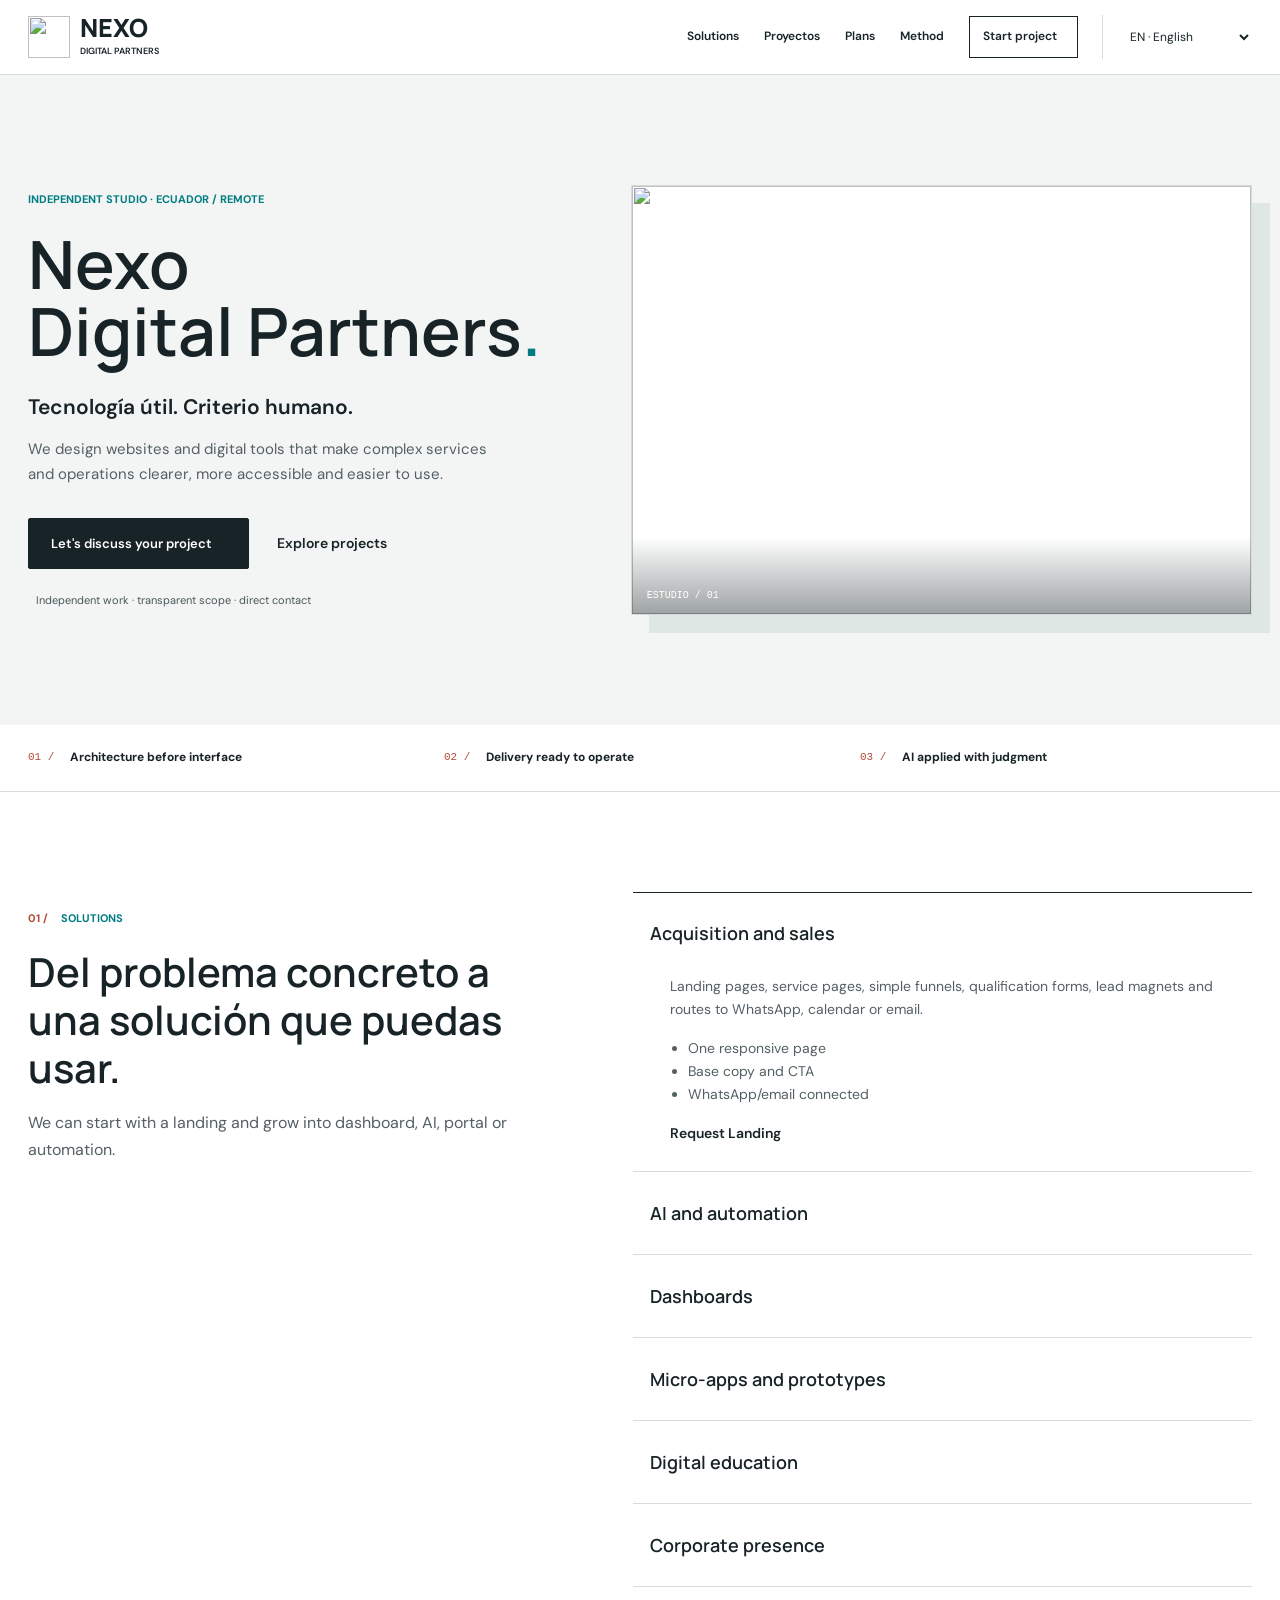
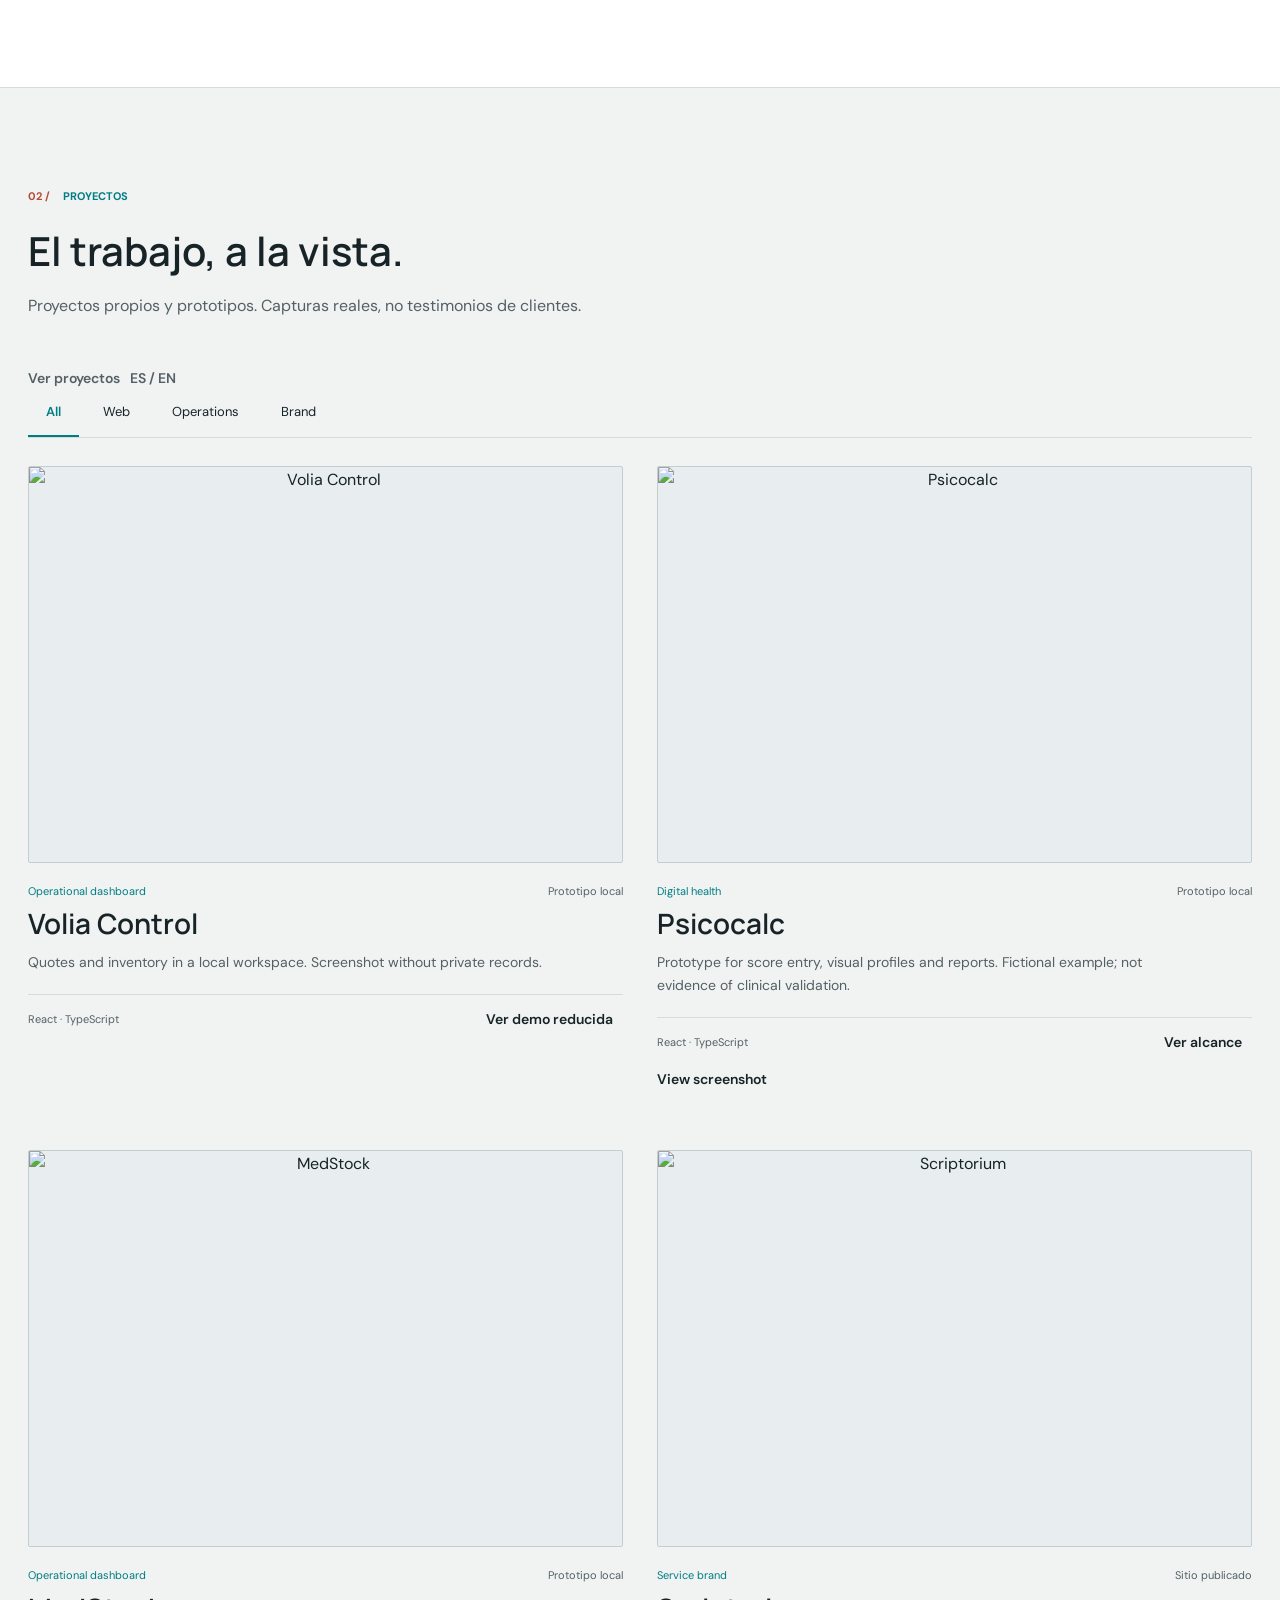
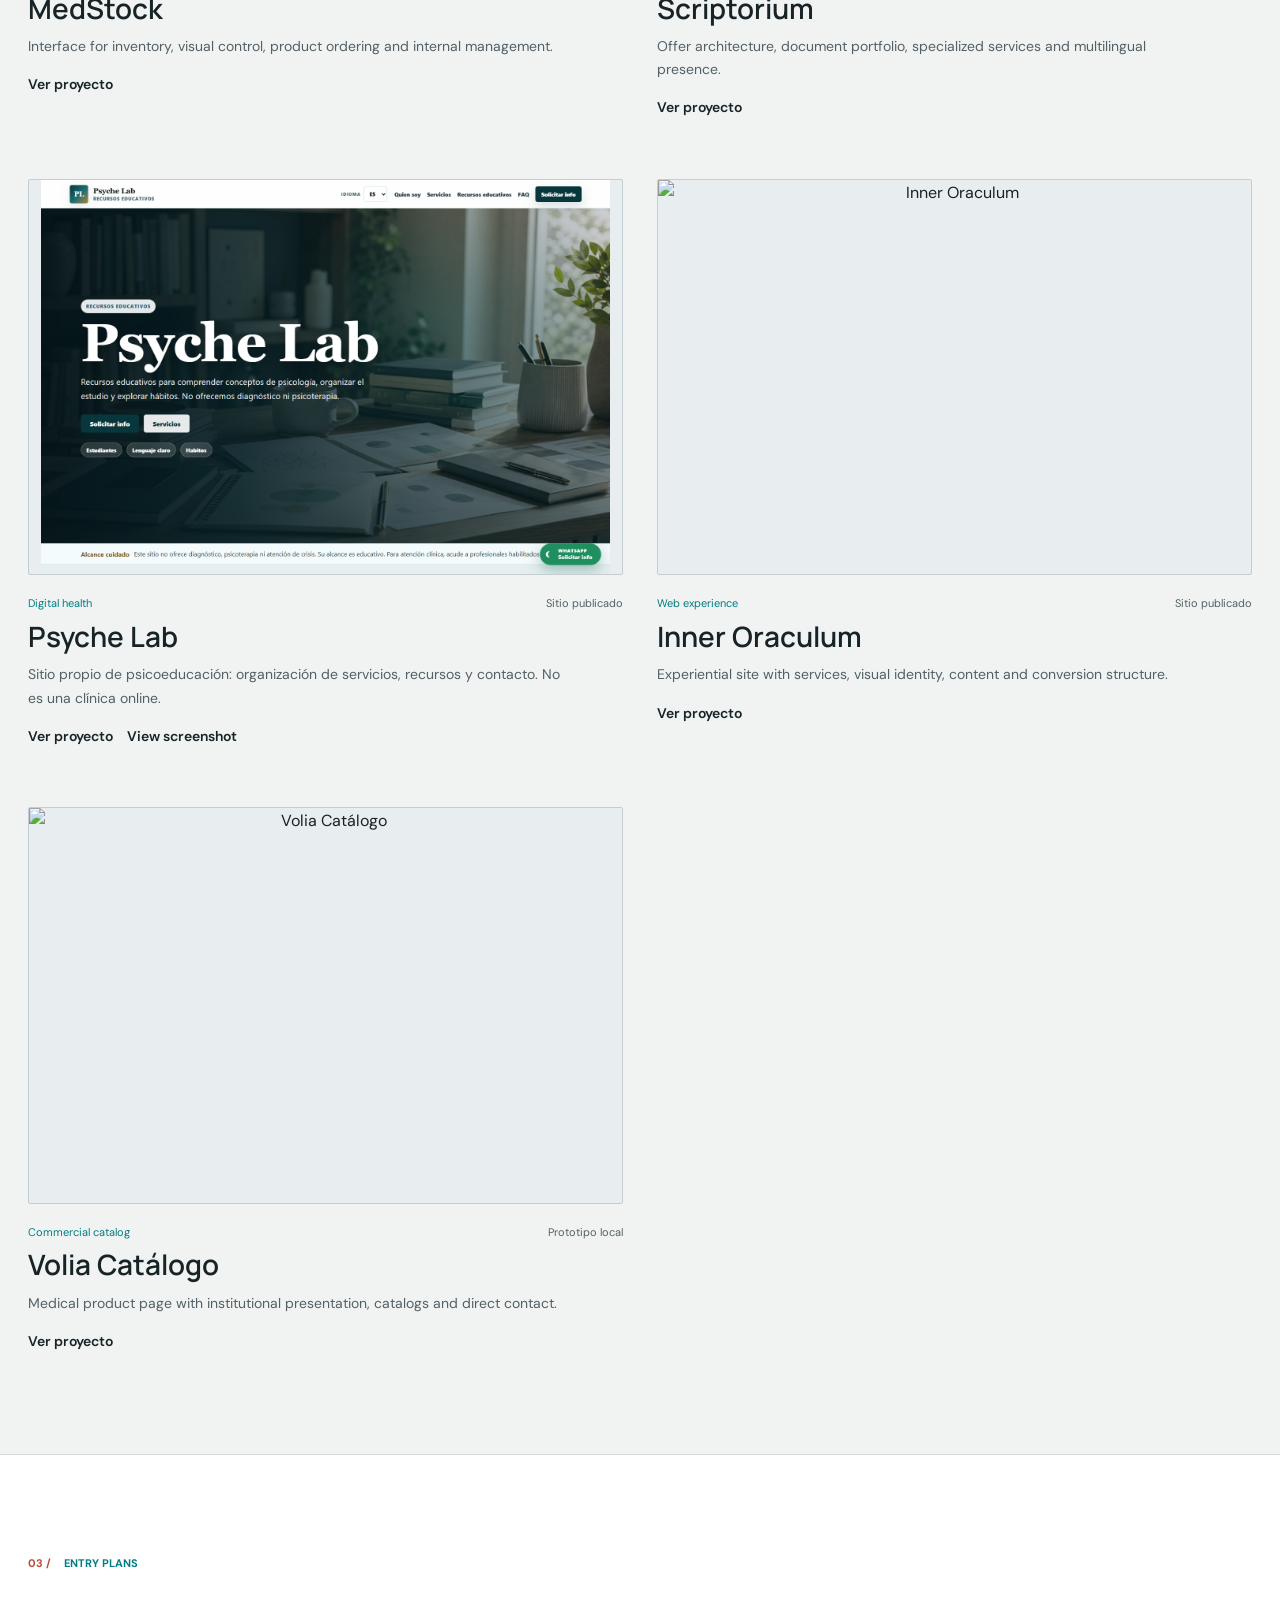
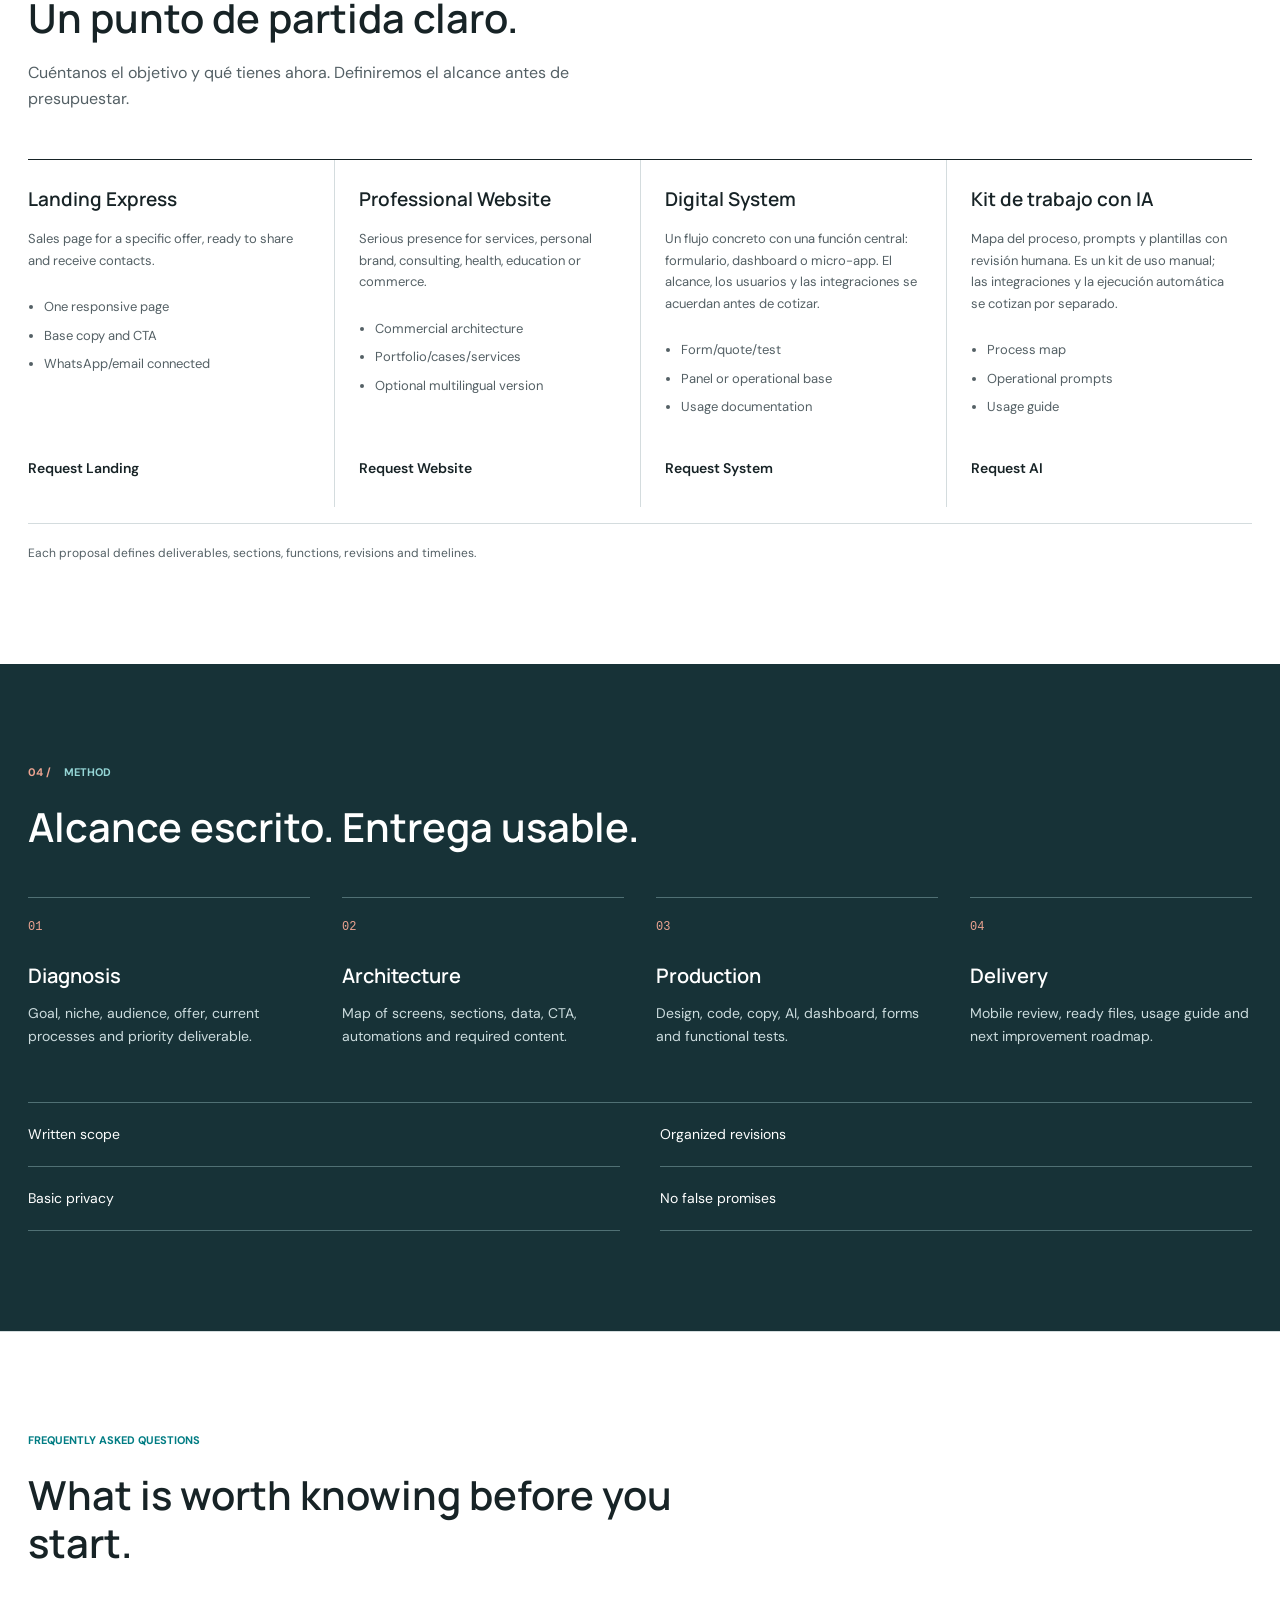
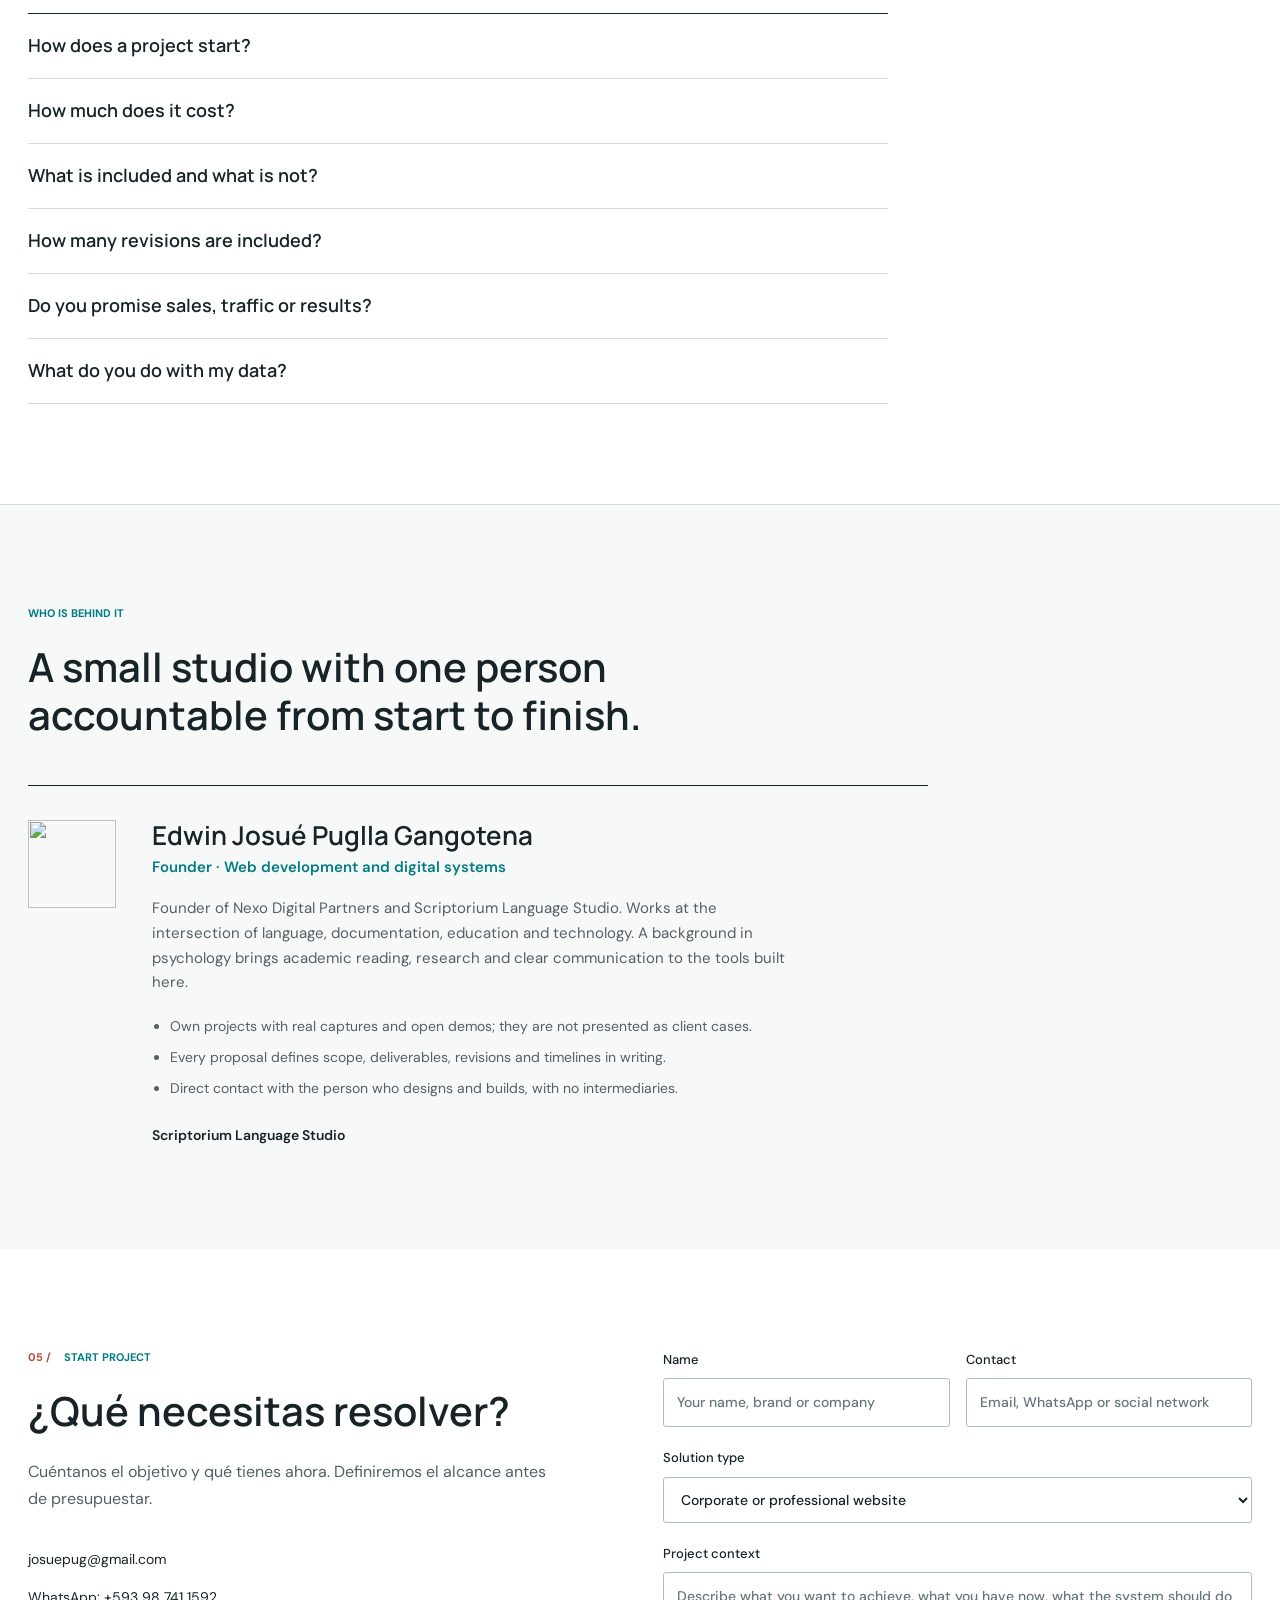
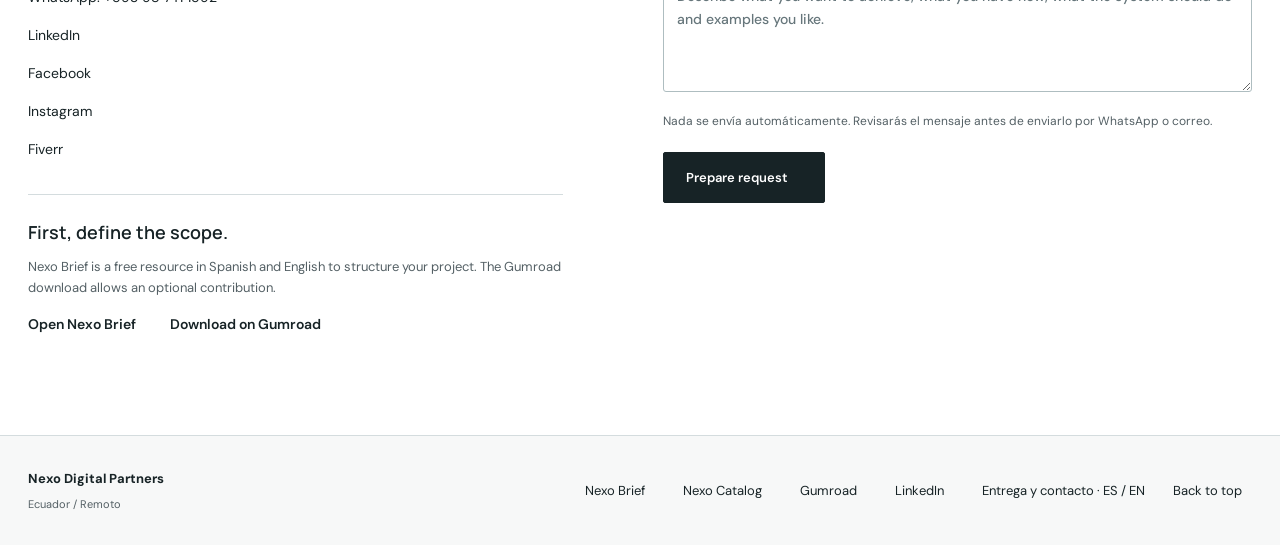
==== commit 1ff7e988: "Refresh Nexo site with editorial visual direction" ====
--- a/index.html
+++ b/index.html
@@ -10,7 +10,7 @@
   <meta property="og:type" content="website" /><meta property="og:url" content="https://nexodipa.github.io/nexo-digital-partners/" />
   <meta property="og:image" content="https://nexodipa.github.io/nexo-digital-partners/assets/brand/nexo-lockup-metallic.png" />
   <meta name="theme-color" content="#f7f8f8" /><link rel="icon" href="assets/favicon.svg" type="image/svg+xml" />
-  <link rel="stylesheet" href="styles.css?v=20261008-faq" /><link rel="preload" href="assets/brand/nexo-studio-wide.png" as="image" media="(min-width:601px)" /><link rel="preload" href="assets/brand/nexo-studio-light.png" as="image" media="(max-width:600px)" />
+  <link rel="stylesheet" href="styles.css?v=20261026-editorial" />
   <script type="application/ld+json">{"@context":"https://schema.org","@type":"Organization","name":"Nexo Digital Partners","url":"https://nexodipa.github.io/nexo-digital-partners/","logo":"https://nexodipa.github.io/nexo-digital-partners/assets/brand/nexo-monogram-metallic-transparent.png","description":"Webs, herramientas operativas y automatizaciones con alcance definido para profesionales, salud, educación y negocios.","areaServed":"Ecuador y remoto","founder":{"@type":"Person","name":"Edwin Josué Puglla Gangotena","jobTitle":"Fundador"},"sameAs":["https://www.linkedin.com/company/nexo-digital-partners-ec/","https://www.facebook.com/profile.php?id=61591254974802","https://www.instagram.com/nexodigitalpartners/","https://pugmaster0.gumroad.com/","https://www.fiverr.com/josuep744","https://github.com/nexodipa"]}</script>
   <script type="application/ld+json">{"@context":"https://schema.org","@type":"FAQPage","inLanguage":"es","mainEntity":[{"@type":"Question","name":"¿Cómo empieza un proyecto?","acceptedAnswer":{"@type":"Answer","text":"Cuéntanos qué necesitas resolver y qué tienes ahora. Antes de presupuestar, definimos el alcance por escrito. Para llegar preparado, Nexo Brief es un recurso gratuito que te ayuda a ordenar el proyecto."}},{"@type":"Question","name":"¿Cuánto cuesta?","acceptedAnswer":{"@type":"Answer","text":"Depende del alcance. Una landing page express parte desde USD 150. Cada propuesta indica el precio, los hitos de pago y la vigencia antes de empezar, y no se inicia ningún trabajo sin tu aprobación escrita."}},{"@type":"Question","name":"¿Qué incluye y qué no?","acceptedAnswer":{"@type":"Answer","text":"La propuesta enumera los entregables y las exclusiones. Dominio, alojamiento, pagos y cuentas de terceros se acuerdan por separado; los costes de terceros no están incluidos salvo que se indique."}},{"@type":"Question","name":"¿Cuántas revisiones incluye?","acceptedAnswer":{"@type":"Answer","text":"El número de rondas se acuerda de antemano. Las funciones nuevas fuera del alcance aprobado se cotizan aparte, y nada extra se ejecuta ni se cobra sin tu confirmación."}},{"@type":"Question","name":"¿Prometen ventas, tráfico o resultados?","acceptedAnswer":{"@type":"Answer","text":"No. Construimos activos digitales bien hechos y documentados; no garantizamos ventas, visitas ni resultados externos."}},{"@type":"Question","name":"¿Qué hacen con mis datos?","acceptedAnswer":{"@type":"Answer","text":"Para empezar no necesitamos contraseñas ni datos de tus clientes. Este sitio no usa cookies de seguimiento ni analítica; solo guarda tu idioma en tu navegador y carga sus tipografías desde Google Fonts. El formulario no envía nada: prepara un mensaje que tú revisas y envías."}}]}</script>
 </head>
@@ -27,12 +27,13 @@
 </header>
 <main id="main">
   <section class="hero" id="home"><div class="hero-copy">
-    <p class="eyebrow">Estudio de sistemas digitales · Ecuador / Remoto</p>
+    <p class="eyebrow">Estudio independiente · Ecuador / Remoto</p>
     <h1 translate="no">Nexo<br />Digital Partners<span class="period">.</span></h1>
     <p class="hero-declaration">Tecnología útil. Criterio humano.</p>
-    <p class="hero-lead">Webs para salud y educación. Herramientas para ordenar el trabajo de tu negocio.</p>
-    <div class="hero-actions"><a class="primary-button" href="#contacto">Iniciar proyecto<i data-lucide="arrow-up-right" aria-hidden="true"></i></a><a class="text-link" href="#casos">Ver proyectos<i data-lucide="arrow-down" aria-hidden="true"></i></a></div>
-  </div><span class="hero-index" aria-hidden="true">NDP / 01</span></section>
+    <p class="hero-lead">Diseñamos webs y herramientas digitales para que servicios y operaciones complejas sean más claras, accesibles y fáciles de usar.</p>
+    <div class="hero-actions"><a class="primary-button" href="#contacto">Conversemos sobre tu proyecto<i data-lucide="arrow-up-right" aria-hidden="true"></i></a><a class="text-link" href="#casos">Explorar proyectos<i data-lucide="arrow-down" aria-hidden="true"></i></a></div>
+    <p class="hero-proof"><i data-lucide="check" aria-hidden="true"></i> Proyecto propio · alcance transparente · contacto directo</p>
+  </div><div class="hero-art" aria-hidden="true"><img src="assets/portfolio/scriptorium-20260923.jpg" alt="" width="1440" height="960" fetchpriority="high" /><span>ESTUDIO / 01</span></div></section>
   <section class="intro-band" aria-label="Principios de trabajo"><p><span class="section-number" aria-hidden="true">01 /</span><strong>Arquitectura antes de interfaz</strong></p><p><span class="section-number" aria-hidden="true">02 /</span><strong>Entrega lista para operar</strong></p><p><span class="section-number" aria-hidden="true">03 /</span><strong>IA aplicada con criterio</strong></p></section>
   <section class="section solutions-section" id="soluciones">
     <div class="section-heading"><p class="eyebrow"><span aria-hidden="true">01 / </span>Soluciones</p><h2>Del problema concreto a una solución que puedas usar.</h2><p>Podemos empezar con una landing y crecer hacia dashboard, IA, portal o automatizacion.</p></div>
@@ -133,6 +134,6 @@
 </main>
 <footer class="site-footer"><div><strong translate="no">Nexo Digital Partners</strong><span>Ecuador / Remoto</span></div><a href="products/brief-kit/" translate="no">Nexo Brief<i data-lucide="arrow-up-right" aria-hidden="true"></i></a><a href="products/catalog-check/" translate="no">Nexo Catalog<i data-lucide="arrow-up-right" aria-hidden="true"></i></a><a href="https://pugmaster0.gumroad.com/" target="_blank" rel="noopener" translate="no">Gumroad<i data-lucide="arrow-up-right" aria-hidden="true"></i></a><a href="https://www.linkedin.com/company/nexo-digital-partners-ec/" target="_blank" rel="noopener" translate="no">LinkedIn<i data-lucide="arrow-up-right" aria-hidden="true"></i></a><a href="delivery/">Entrega y contacto · ES / EN</a><a href="#home">Volver arriba<i data-lucide="arrow-up" aria-hidden="true"></i></a></footer>
 <dialog id="project-dialog" aria-labelledby="preview-title"><div class="dialog-heading"><h2 id="preview-title" translate="no"></h2><button class="icon-button" type="button" id="close-preview" aria-label="Cerrar"><i data-lucide="x" aria-hidden="true"></i></button></div><img id="preview-image" alt="" /><p id="preview-description"></p></dialog>
-<script src="assets/vendor/lucide.min.js"></script><script src="translations.js"></script><script src="studio-copy.js?v=20260913-offers"></script><script src="locale-completion.js?v=20261008-faq"></script><script src="portfolio-copy.js?v=20260924-examples"></script><script src="audit-copy.js?v=20261008"></script><script src="script.js?v=20261008-trust"></script>
+<script src="assets/vendor/lucide.min.js"></script><script src="translations.js?v=20261026-editorial"></script><script src="studio-copy.js?v=20260913-offers"></script><script src="locale-completion.js?v=20261026-editorial"></script><script src="portfolio-copy.js?v=20260924-examples"></script><script src="audit-copy.js?v=20261008"></script><script src="script.js?v=20261008-trust"></script>
 </body>
 </html>
--- a/styles.css
+++ b/styles.css
@@ -1,5 +1,5 @@
 @import url('https://fonts.googleapis.com/css2?family=DM+Sans:wght@400;500;600;700&family=Manrope:wght@400;500;600;700;800&display=swap');
-:root { --ink:#172326; --muted:#546065; --teal:#007c83; --accent:#b54a35; --line:#d4dcde; --paper:#f7f8f8; --white:#fff; --content:1280px; }
+:root { --ink:#172326; --muted:#546065; --teal:#007c83; --accent:#b54a35; --line:#d4dcde; --paper:#f7f8f8; --white:#fff; --content:1280px; --display:'Manrope',Arial,sans-serif; }
 * { box-sizing:border-box; letter-spacing:0; }
 html { scroll-behavior:smooth; scroll-padding-top:110px; }
 body { margin:0; background:var(--white); color:var(--ink); font:16px/1.65 'DM Sans',Arial,sans-serif; }
@@ -16,27 +16,29 @@
 [hidden],.is-hidden { display:none!important; }
 .sr-only { position:absolute; width:1px; height:1px; padding:0; margin:-1px; overflow:hidden; clip:rect(0,0,0,0); white-space:nowrap; border:0; }
 .skip-link { position:fixed; top:-90px; left:16px; z-index:100; padding:12px 20px; background:var(--white); }.skip-link:focus { top:12px; }
-.site-header { display:flex; align-items:center; gap:24px; padding:19px max(28px,calc((100% - var(--content))/2)); border-bottom:1px solid var(--line); background:rgba(255,255,255,.98); position:sticky; top:0; z-index:30; }
+.site-header { display:flex; align-items:center; gap:24px; padding:15px max(28px,calc((100% - var(--content))/2)); border-bottom:1px solid var(--line); background:rgba(255,255,255,.97); position:sticky; top:0; z-index:30; backdrop-filter:blur(14px); }
 .brand { display:flex; align-items:center; gap:10px; margin-inline-end:auto; flex-shrink:0; }.brand img { width:42px; height:42px; object-fit:contain; }
 .brand strong { font:800 25px/1 Manrope,Arial,sans-serif; }.brand span { display:block; font:600 9px/1.6 'DM Sans',Arial,sans-serif; padding-top:4px; }
-.site-nav { display:flex; align-items:center; gap:22px; font-size:13px; font-weight:600; }.site-nav a { padding:10px 0; }
-.site-nav a:hover,.text-link:hover { color:var(--teal); }.site-nav .nav-cta { display:flex; align-items:center; gap:7px; border-bottom:1px solid var(--ink); }
+.site-nav { display:flex; align-items:center; gap:25px; font-size:12px; font-weight:600; }.site-nav a { padding:10px 0; }
+.site-nav a:hover,.text-link:hover { color:var(--teal); }.site-nav .nav-cta { display:flex; align-items:center; gap:7px; border:1px solid var(--ink); padding:10px 13px; }.site-nav .nav-cta:hover { background:var(--ink); color:var(--white); }
 .language-switcher { display:flex; align-items:center; gap:5px; padding-inline-start:18px; border-inline-start:1px solid var(--line); }.language-switcher svg { width:16px; }
 .language-switcher select { width:126px; background:transparent; border:0; color:var(--ink); font-size:12px; padding:8px 0; cursor:pointer; }
 .icon-button { display:inline-grid; place-items:center; width:44px; height:44px; padding:0; border:1px solid var(--line); background:transparent; border-radius:4px; }.icon-button:hover { background:#edf2f2; }.menu-button { display:none; }
-.hero { min-height:620px; padding:80px max(28px,calc((100% - var(--content))/2)) 70px; position:relative; display:flex; align-items:center; background:#f4f5f5 url('assets/brand/nexo-studio-wide.png') right center/cover no-repeat; }
-.hero-copy { max-width:57%; position:relative; z-index:1; }.eyebrow { font-size:12px; line-height:1.5; font-weight:600; color:var(--teal); margin-bottom:22px; }.eyebrow span { margin-inline-end:10px; color:var(--accent); }.hero .eyebrow { max-width:430px; }
-.hero h1 { font-size:64px; font-weight:600; line-height:1.08; }.period { color:var(--teal); }.hero-declaration { margin-top:26px; font-size:22px; font-weight:600; color:var(--ink); }.hero-lead { max-width:510px; margin-top:14px; line-height:1.65; font-size:15px; }
+.hero { min-height:650px; padding:74px max(28px,calc((100% - var(--content))/2)); position:relative; display:grid; grid-template-columns:minmax(0,.92fr) minmax(0,1.08fr); align-items:center; gap:6%; background:#f3f5f4; overflow:hidden; }
+.hero-copy { max-width:610px; position:relative; z-index:1; }.eyebrow { font-size:11px; line-height:1.5; font-weight:700; color:var(--teal); margin-bottom:22px; text-transform:uppercase; }.eyebrow span { margin-inline-end:10px; color:var(--accent); }.hero .eyebrow { max-width:430px; }
+.hero h1 { font-size:clamp(52px,5.2vw,76px); font-weight:600; line-height:1.02; }.period { color:var(--teal); }.hero-declaration { margin-top:25px; font-size:21px; font-weight:600; color:var(--ink); }.hero-lead { max-width:480px; margin-top:12px; line-height:1.7; font-size:15px; }
+.hero-art { position:relative; height:430px; min-width:0; overflow:hidden; background:#fff; border:1px solid #d4dcde; box-shadow:18px 18px 0 #dfe7e4; }.hero-art::after { content:''; position:absolute; inset:0; background:linear-gradient(0deg,rgba(23,35,38,.42),transparent 18%); pointer-events:none; }.hero-art img { width:100%; height:100%; object-fit:contain; object-position:center; }.hero-art span { position:absolute; z-index:1; bottom:12px; inset-inline-start:15px; color:#fff; font:10px/1.2 monospace; }
+.hero-proof { display:flex; align-items:center; gap:8px; margin-top:23px; font-size:11px; line-height:1.5; color:#48575a; }.hero-proof svg { width:15px; height:15px; color:var(--teal); }
 .hero-actions { display:flex; align-items:center; flex-wrap:wrap; gap:28px; margin-top:30px; }
-.primary-button { display:inline-flex; align-items:center; justify-content:center; gap:14px; padding:14px 22px; background:var(--ink); border:1px solid var(--ink); border-radius:3px; color:var(--white); font-weight:600; font-size:14px; min-height:50px; text-align:center; }.primary-button:hover { background:var(--teal); border-color:var(--teal); }
+.primary-button { display:inline-flex; align-items:center; justify-content:center; gap:14px; padding:14px 22px; background:var(--ink); border:1px solid var(--ink); border-radius:2px; color:var(--white); font-weight:600; font-size:13px; min-height:50px; text-align:center; }.primary-button:hover { background:var(--teal); border-color:var(--teal); }
 .text-link { display:inline-flex; align-items:center; gap:10px; font-size:14px; font-weight:600; line-height:1.5; }
 .hero-index { position:absolute; bottom:22px; inset-inline-end:28px; font:11px/1.3 monospace; color:#627175; }
-.intro-band { display:grid; grid-template-columns:repeat(3,minmax(0,1fr)); padding:26px max(28px,calc((100% - var(--content))/2)); gap:24px; border-top:1px solid var(--line); border-bottom:1px solid var(--line); }.intro-band p { display:flex; gap:16px; font-size:13px; color:var(--ink); }.section-number { font:12px/1.8 monospace; color:var(--accent); flex-shrink:0; }
-.section { padding:94px max(28px,calc((100% - var(--content))/2)); }.section-heading { max-width:720px; margin-bottom:40px; }.section-heading p:last-child { margin-top:18px; max-width:640px; }.section-heading .eyebrow { margin-top:0; }
+.intro-band { display:grid; grid-template-columns:repeat(3,minmax(0,1fr)); padding:23px max(28px,calc((100% - var(--content))/2)); gap:24px; background:#fff; border-bottom:1px solid var(--line); }.intro-band p { display:flex; gap:16px; font-size:12px; color:var(--ink); }.section-number { font:11px/1.8 monospace; color:var(--accent); flex-shrink:0; }
+.section { padding:100px max(28px,calc((100% - var(--content))/2)); }.section-heading { max-width:720px; margin-bottom:46px; }.section-heading p:last-child { margin-top:18px; max-width:640px; }.section-heading .eyebrow { margin-top:0; }
 .solutions-section { display:grid; grid-template-columns:1fr 1.2fr; gap:90px; }.solutions-section .section-heading { padding-top:18px; }.solutions-list { border-top:1px solid var(--ink); }summary { list-style:none; }summary::-webkit-details-marker { display:none; }
 .solution { border-bottom:1px solid var(--line); }.solution summary { display:flex; align-items:center; gap:17px; min-height:82px; padding:18px 0; }.solution summary>svg:first-child { color:var(--teal); }.solution h3 { font-size:18px; line-height:1.4; flex:1; }.solution .expand-icon { width:16px; transition:transform .2s; }.solution[open] .expand-icon { transform:rotate(45deg); }.solution>div { padding:0 0 26px 37px; font-size:14px; }.solution ul { padding-inline-start:18px; margin:16px 0; color:var(--muted); }
-.cases-section { background:var(--paper); border-block:1px solid var(--line); }.filter-bar { display:flex; flex-wrap:wrap; gap:6px; margin-bottom:28px; border-bottom:1px solid var(--line); }.filter-button { min-height:44px; padding:9px 18px 13px; background:transparent; border:0; border-bottom:2px solid transparent; font-size:14px; }.filter-button.active { color:var(--teal); border-bottom-color:var(--teal); font-weight:600; }.filter-button:hover { background:#e8eeee; }
-.portfolio-grid { display:grid; grid-template-columns:repeat(2,minmax(0,1fr)); gap:52px 30px; }.project-image { display:block; position:relative; width:100%; padding:0; border:1px solid #c4ced1; background:#e8edef; aspect-ratio:3/2; border-radius:4px; overflow:hidden; }.project-image img { width:100%; height:100%; object-fit:contain; transition:filter .2s; }.project-image:hover img { filter:brightness(.96); }.project-image svg { position:absolute; bottom:12px; inset-inline-end:12px; width:38px; height:38px; padding:10px; color:var(--ink); background:var(--white); border-radius:3px; box-shadow:0 1px 6px #0002; }
+.cases-section { background:#f0f3f2; border-block:1px solid var(--line); }.filter-bar { display:flex; flex-wrap:wrap; gap:6px; margin-bottom:28px; border-bottom:1px solid var(--line); }.filter-button { min-height:44px; padding:9px 18px 13px; background:transparent; border:0; border-bottom:2px solid transparent; font-size:13px; }.filter-button.active { color:var(--teal); border-bottom-color:var(--teal); font-weight:600; }.filter-button:hover { background:#e4eae9; }
+.portfolio-grid { display:grid; grid-template-columns:repeat(2,minmax(0,1fr)); gap:58px 34px; }.project-image { display:block; position:relative; width:100%; padding:0; border:1px solid #c4ced1; background:#e8edef; aspect-ratio:3/2; border-radius:2px; overflow:hidden; }.project-image img { width:100%; height:100%; object-fit:contain; transition:filter .2s; }.project-image:hover img { filter:brightness(.96); }.project-image svg { position:absolute; bottom:12px; inset-inline-end:12px; width:38px; height:38px; padding:10px; color:var(--ink); background:var(--white); border-radius:2px; box-shadow:0 1px 6px #0002; }
 .project-meta { display:flex; justify-content:space-between; gap:14px; margin-top:20px; font-size:11px; line-height:1.5; color:var(--teal); }.project-meta span:last-child { color:var(--muted); text-align:end; }.portfolio-card h3 { margin:8px 0 10px; font-size:28px; }.portfolio-card p { max-width:540px; font-size:14px; }.portfolio-card .text-link { margin-top:16px; }
 .pricing-grid { display:grid; grid-template-columns:repeat(4,minmax(0,1fr)); border-top:1px solid var(--ink); }.pricing-grid article { padding:28px 24px; border-inline-start:1px solid var(--line); display:flex; flex-direction:column; gap:18px; }.pricing-grid article:first-child { padding-inline-start:0; border:0; }.price { font-family:Manrope,Arial,sans-serif; font-size:30px; font-weight:500; color:var(--teal); }.pricing-grid h3 { font-size:19px; }.pricing-grid p,.pricing-grid li { font-size:13px; }.pricing-grid ul { margin:0 0 16px; padding-inline-start:16px; color:var(--muted); }.pricing-grid li { margin:7px 0; }.pricing-grid .text-link { margin-top:auto; }.pricing-note { border-top:1px solid var(--line); padding-top:20px; margin-top:16px; font-size:12px; }
 .method-section { background:#173237; color:var(--white); }.method-section .eyebrow { color:#95d6d6; }.method-section .eyebrow span { color:#eda491; }.method-section p { color:#ccdcde; }
@@ -53,18 +55,18 @@
 @media(min-width:1700px) { .hero { min-height:660px; } }
 @media(max-width:1180px) {
 .site-header { gap:16px; padding-inline:24px; }.site-nav { gap:14px; font-size:12px; }.brand strong { font-size:22px; }.language-switcher { padding-inline-start:12px; }.language-switcher select { width:114px; }
-.hero h1 { font-size:52px; }.hero-copy { max-width:56%; }.hero { min-height:580px; padding-block:60px; }.solutions-section { gap:50px; }.contact-section { gap:50px; }.pricing-grid article { padding-inline:18px; }
+.hero h1 { font-size:52px; }.hero-copy { max-width:100%; }.hero { min-height:580px; padding-block:60px; gap:4%; }.hero-art { height:370px; }.solutions-section { gap:50px; }.contact-section { gap:50px; }.pricing-grid article { padding-inline:18px; }
 }
 @media(max-width:960px) {
 .site-header { padding:14px 24px; }.language-switcher { margin-inline-start:auto; border:0; }.menu-button { display:inline-grid; }.site-nav { display:none; position:absolute; top:100%; left:0; right:0; flex-direction:column; align-items:stretch; background:#fff; padding:20px 28px; border-bottom:1px solid var(--line); font-size:15px; }.site-nav.open { display:flex; }.site-nav .nav-cta { justify-content:space-between; }.brand { margin:0; }
-.hero h1 { font-size:46px; }.hero-declaration { font-size:20px; }.hero-lead { font-size:14px; }.hero-actions { gap:20px; }.intro-band { gap:18px; }.intro-band p { font-size:12px; gap:10px; }
+.hero h1 { font-size:46px; }.hero-declaration { font-size:20px; }.hero-lead { font-size:14px; }.hero-actions { gap:20px; }.hero-art { height:320px; }.intro-band { gap:18px; }.intro-band p { font-size:12px; gap:10px; }
 h2 { font-size:34px; }.section { padding-block:70px; }.solutions-section { grid-template-columns:1fr; gap:4px; }.solutions-section .section-heading { max-width:660px; }
 .pricing-grid { grid-template-columns:repeat(2,minmax(0,1fr)); }.pricing-grid article { padding:28px 24px; border-top:1px solid var(--line); }.pricing-grid article:nth-child(odd) { border-inline-start:0; padding-inline-start:0; }.pricing-grid article:nth-child(-n+2) { border-top:0; }
 .process-grid { grid-template-columns:repeat(2,minmax(0,1fr)); }.contact-section { grid-template-columns:1fr; gap:40px; }.contact-copy { max-width:600px; }
 }
 @media(max-width:600px) {
 html { scroll-padding-top:95px; }.site-header { padding:12px 18px; gap:10px; }.brand img { width:32px; height:38px; }.brand strong { font-size:20px; }.brand span { font-size:7px; }.language-switcher { padding:0; gap:2px; }.language-switcher svg { display:none; }.language-switcher select { width:106px; font-size:11px; }.icon-button { width:40px; height:40px; }
-.hero { padding:270px 24px 42px; min-height:0; background-image:url('assets/brand/nexo-studio-light.png'); background-size:auto 300px; background-position:right -18px; background-color:#f5f6f6; align-items:flex-start; }.hero-copy { max-width:100%; }.hero h1 { font-size:43px; max-width:100%; }.hero .eyebrow { font-size:10px; max-width:100%; margin-bottom:18px; }.hero-declaration { margin-top:18px; font-size:20px; }.hero-lead { font-size:14px; }.hero-actions { gap:22px; margin-top:24px; }.hero-index { display:none; }
+.hero { padding:42px 24px 38px; min-height:0; grid-template-columns:1fr; gap:28px; background:#f3f5f4; align-items:start; }.hero-copy { max-width:100%; }.hero h1 { font-size:43px; max-width:100%; }.hero .eyebrow { font-size:10px; max-width:100%; margin-bottom:18px; }.hero-declaration { margin-top:18px; font-size:20px; }.hero-lead { font-size:14px; }.hero-actions { gap:22px; margin-top:24px; }.hero-proof { margin-top:18px; }.hero-art { height:auto; aspect-ratio:1.36; grid-row:1; }.hero-index { display:none; }
 .intro-band { grid-template-columns:1fr; padding:22px 24px; gap:14px; }.intro-band p { font-size:13px; }.section { padding:58px 24px; }h2 { font-size:30px; }.section-heading { margin-bottom:28px; }.section-heading>p:last-child { font-size:14px; }.section .eyebrow { margin-bottom:18px; }
 .solutions-section { gap:6px; }.solution summary { min-height:76px; }.solution h3 { font-size:17px; }.portfolio-grid { grid-template-columns:1fr; gap:40px; }.filter-button { font-size:13px; padding-inline:13px; }.portfolio-card h3 { font-size:25px; }.project-meta { margin-top:16px; }
 .pricing-grid { grid-template-columns:1fr; }.pricing-grid article,.pricing-grid article:nth-child(odd) { padding:28px 0; border-inline-start:0; border-top:1px solid var(--line); gap:14px; }.pricing-grid article:nth-child(2) { border-top:1px solid var(--line); }.pricing-grid article:first-child { border-top:0; }.pricing-grid ul { margin-bottom:5px; }
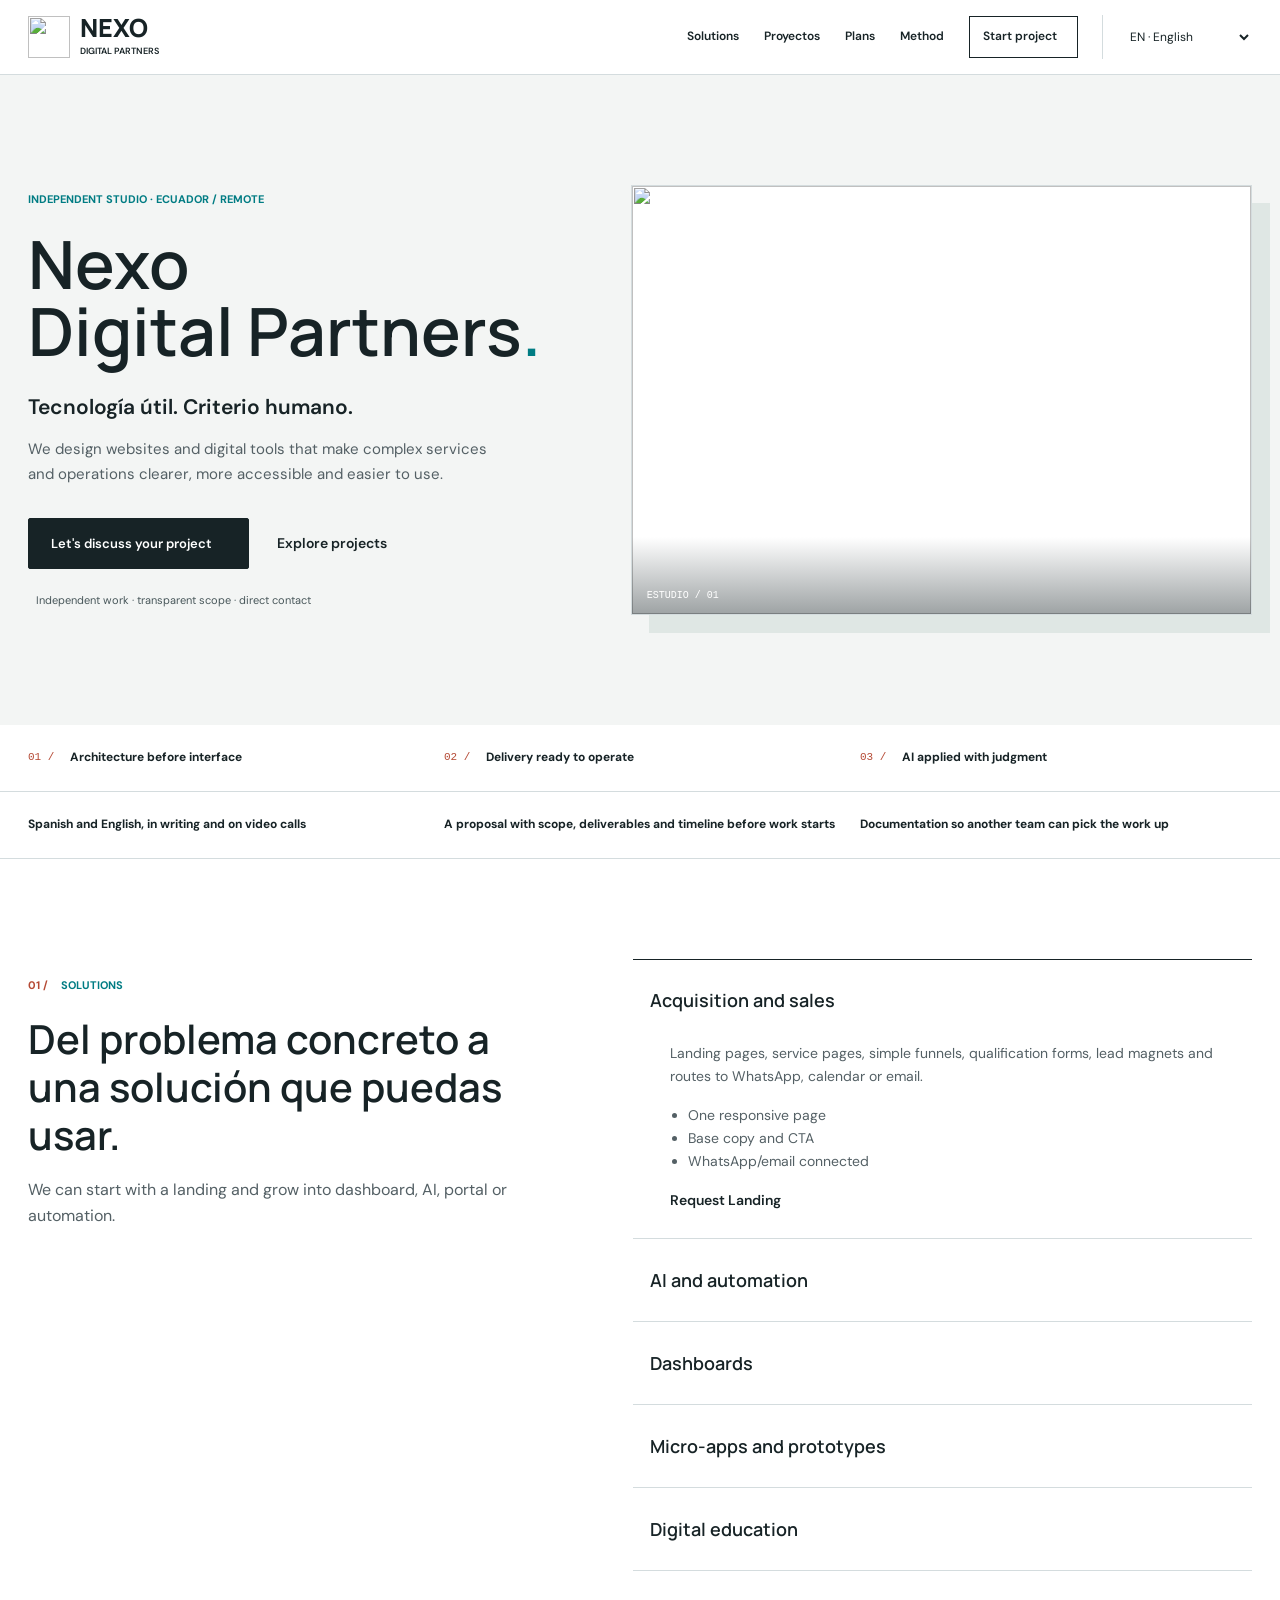
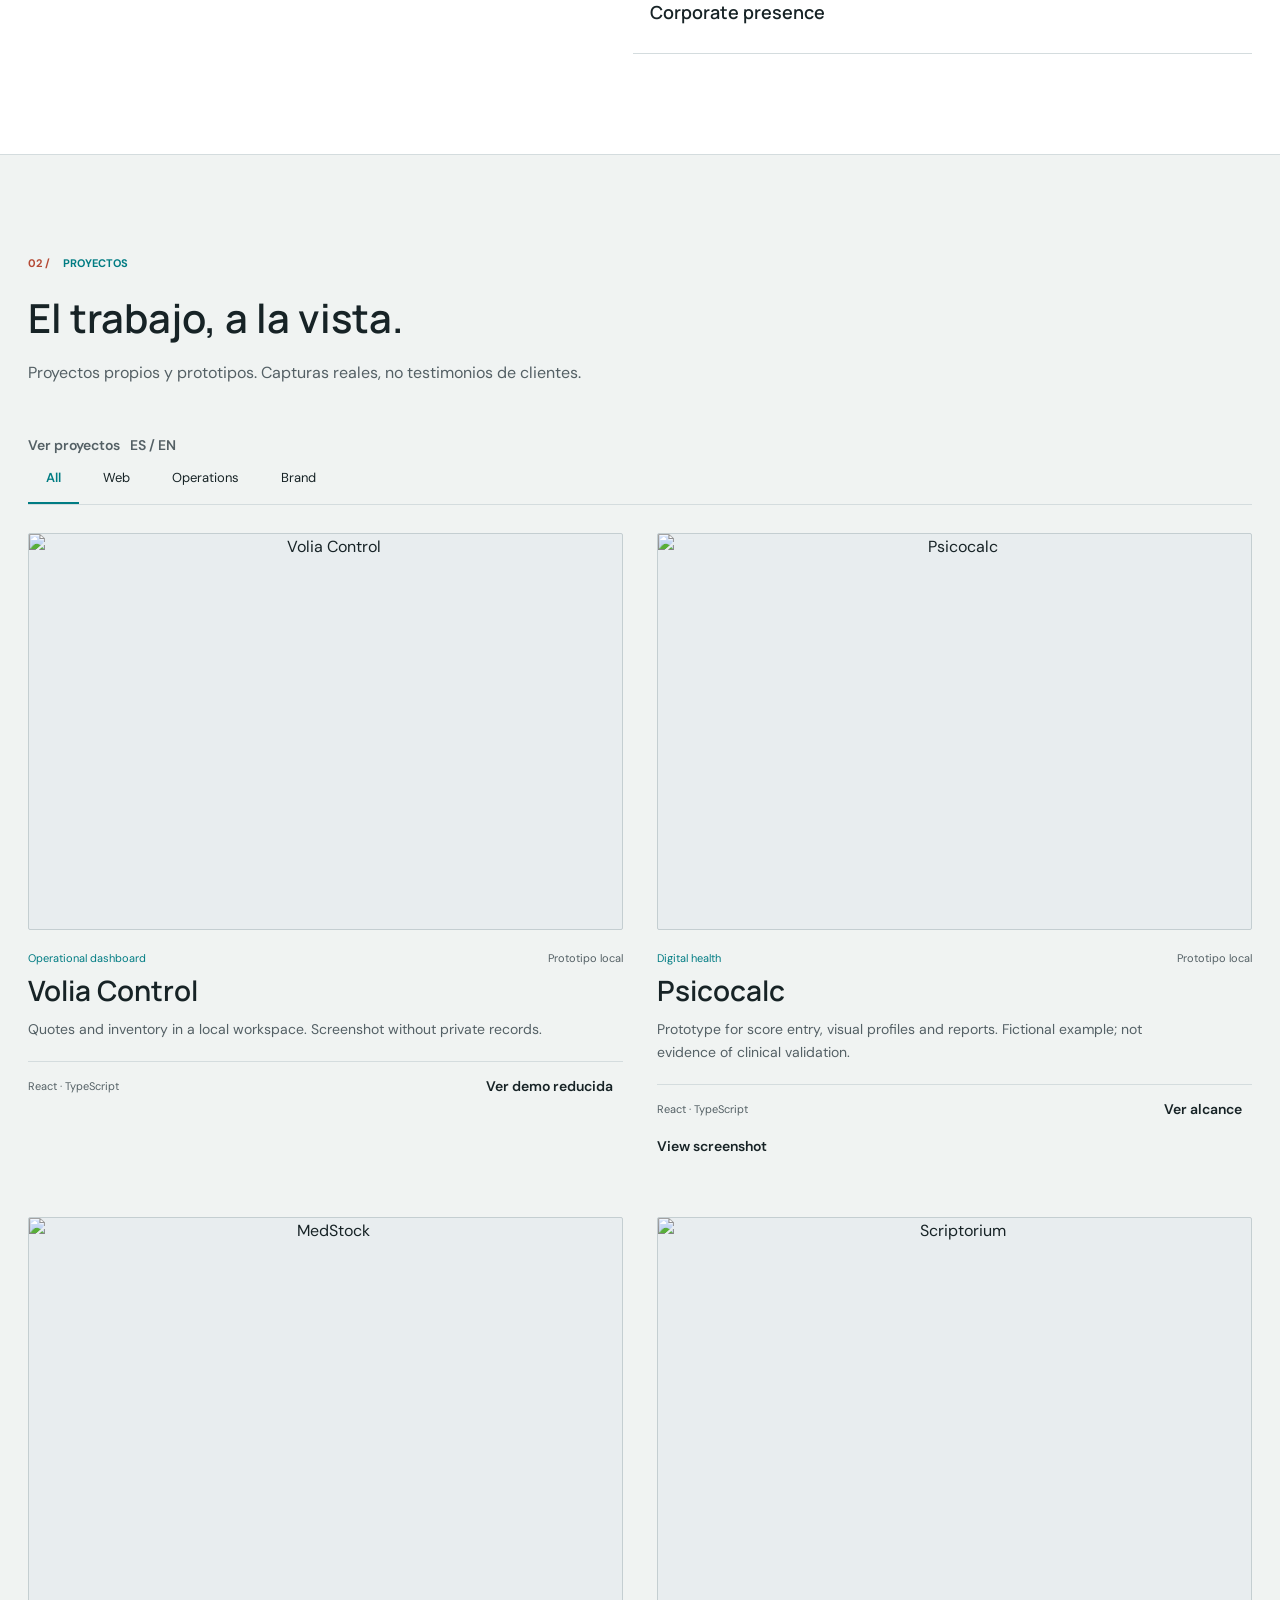
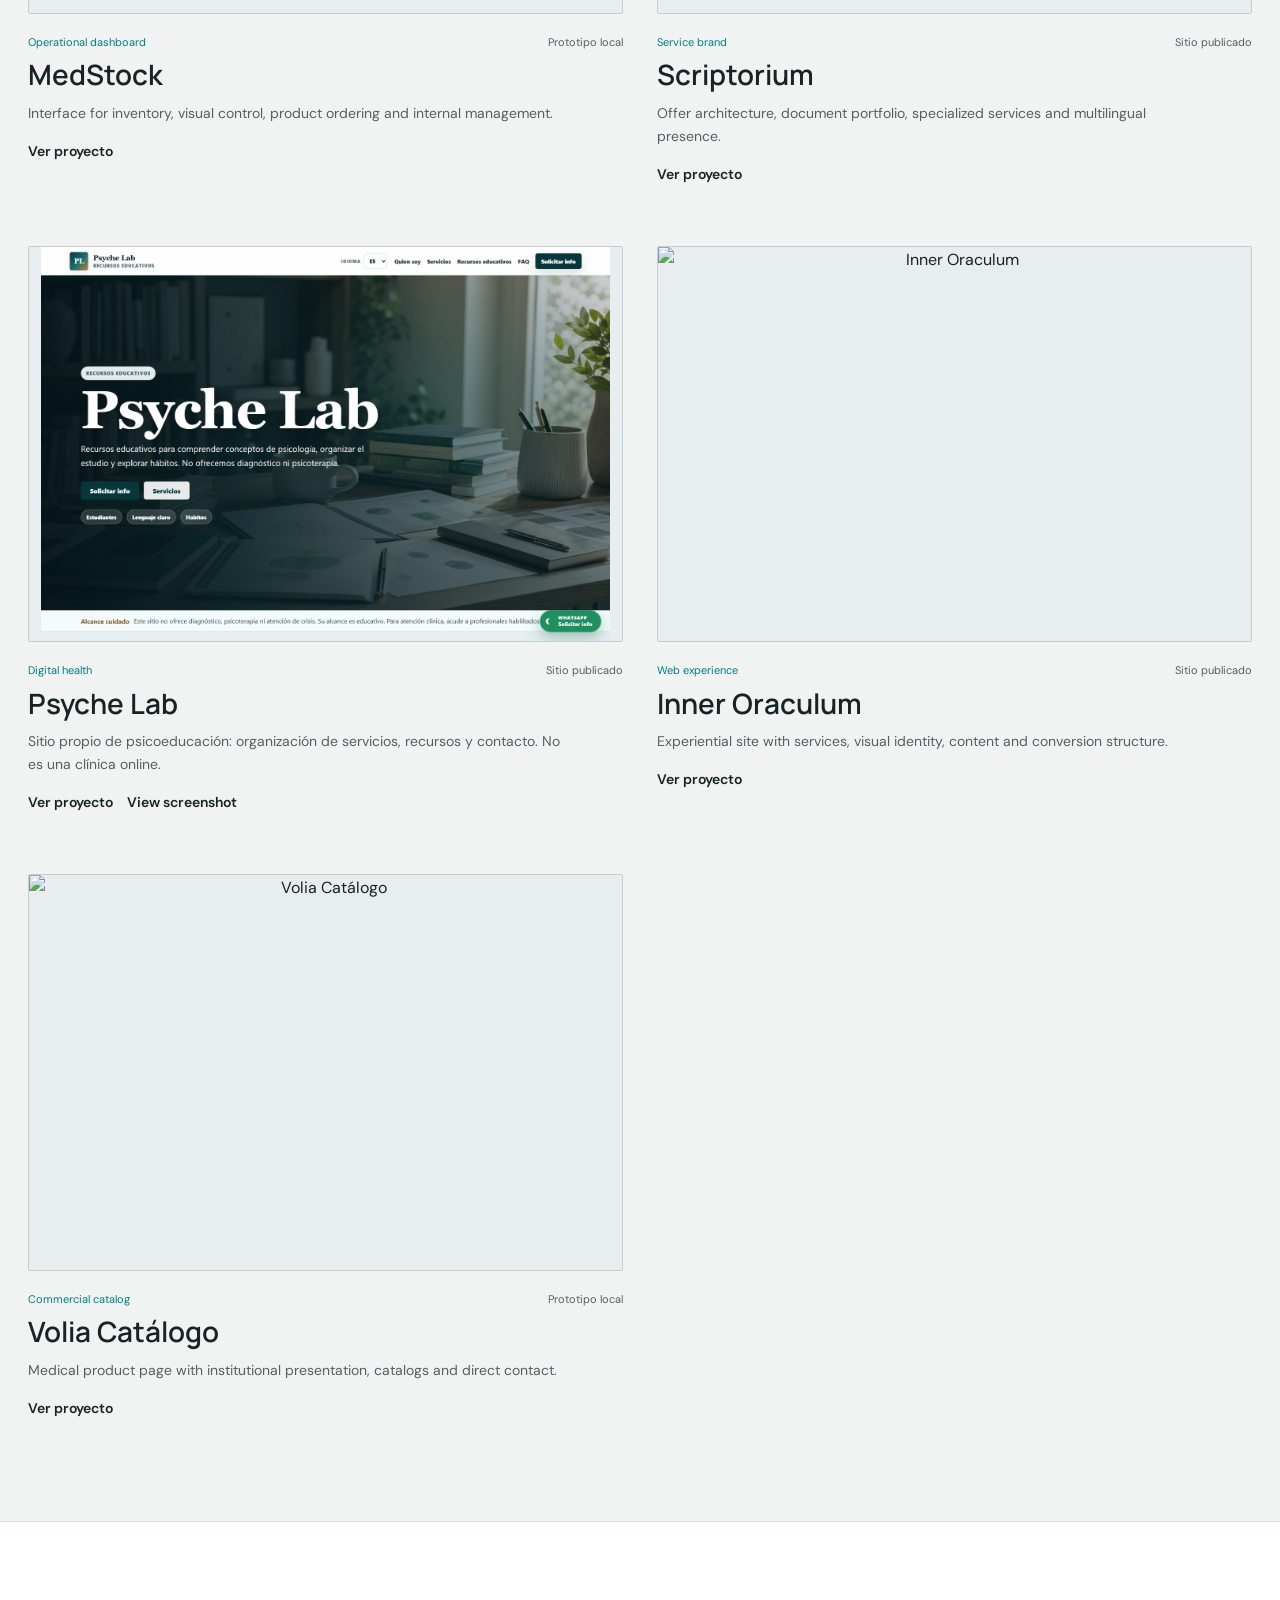
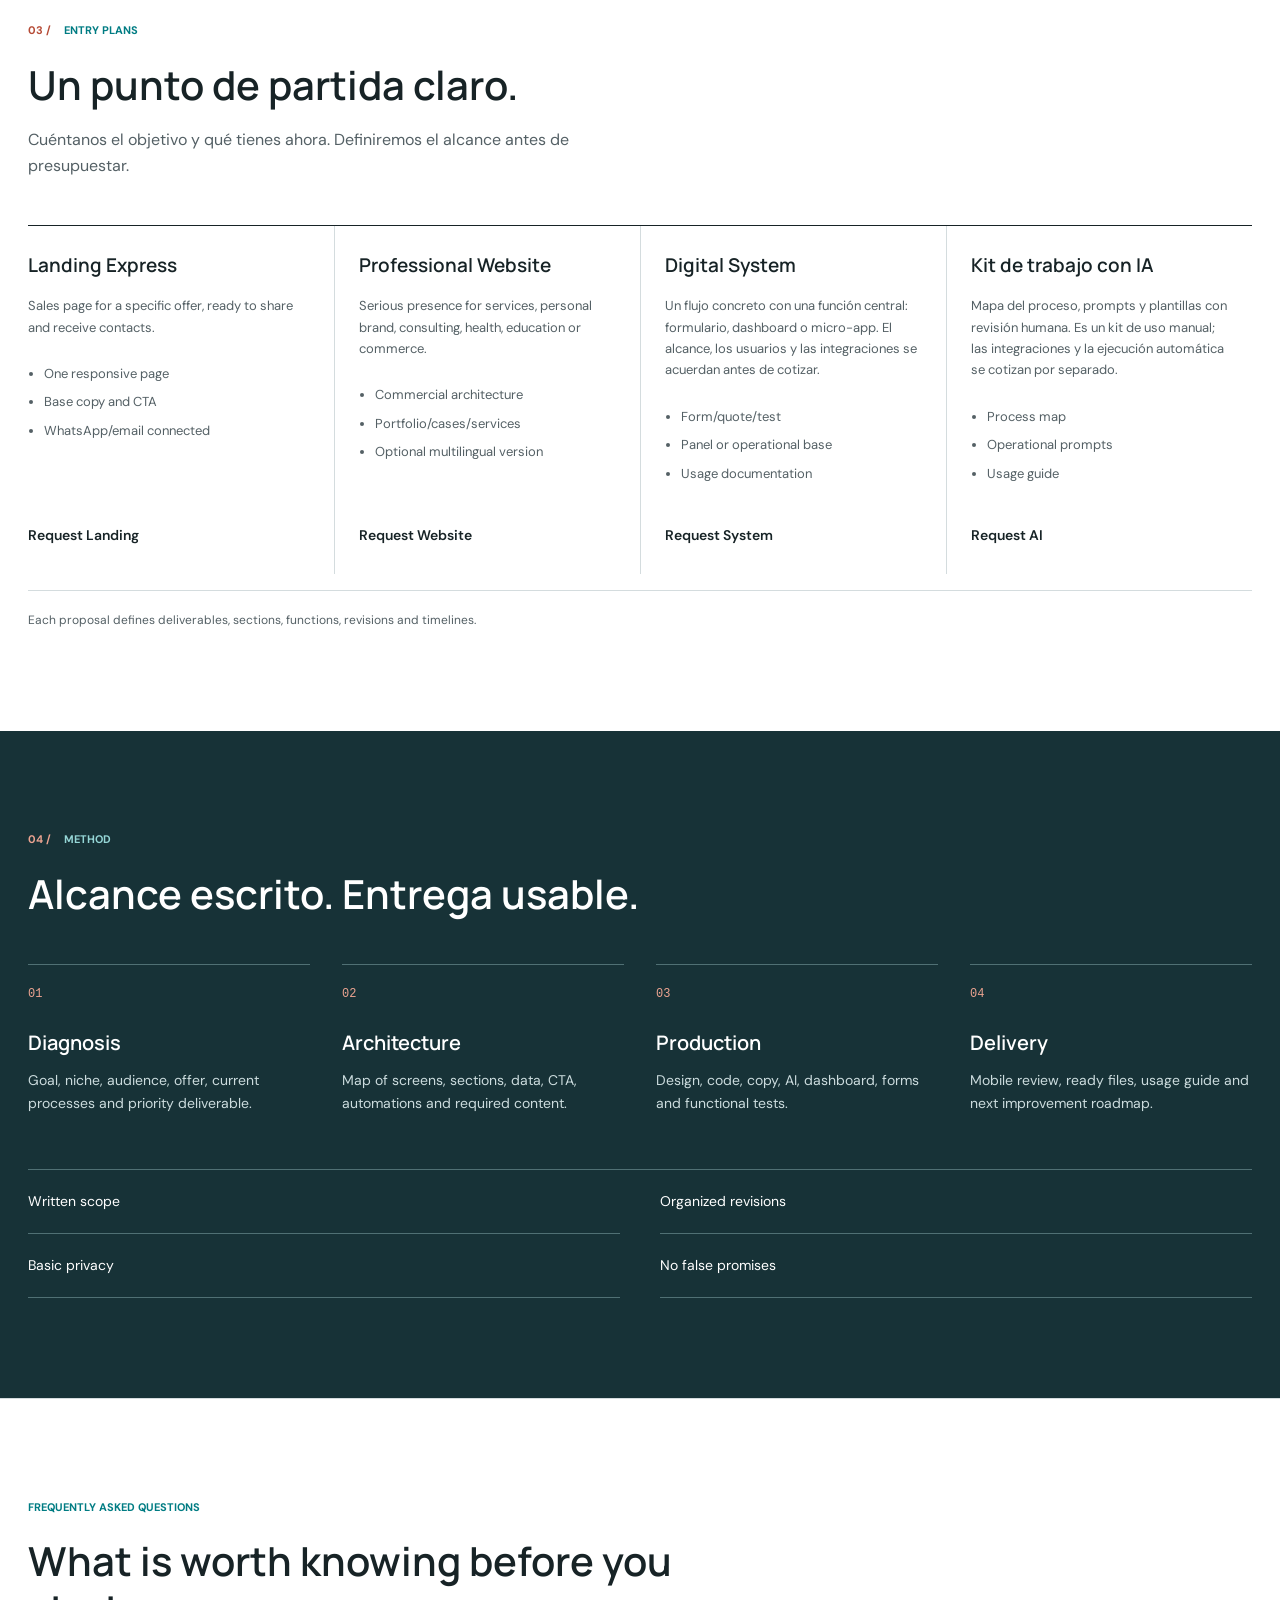
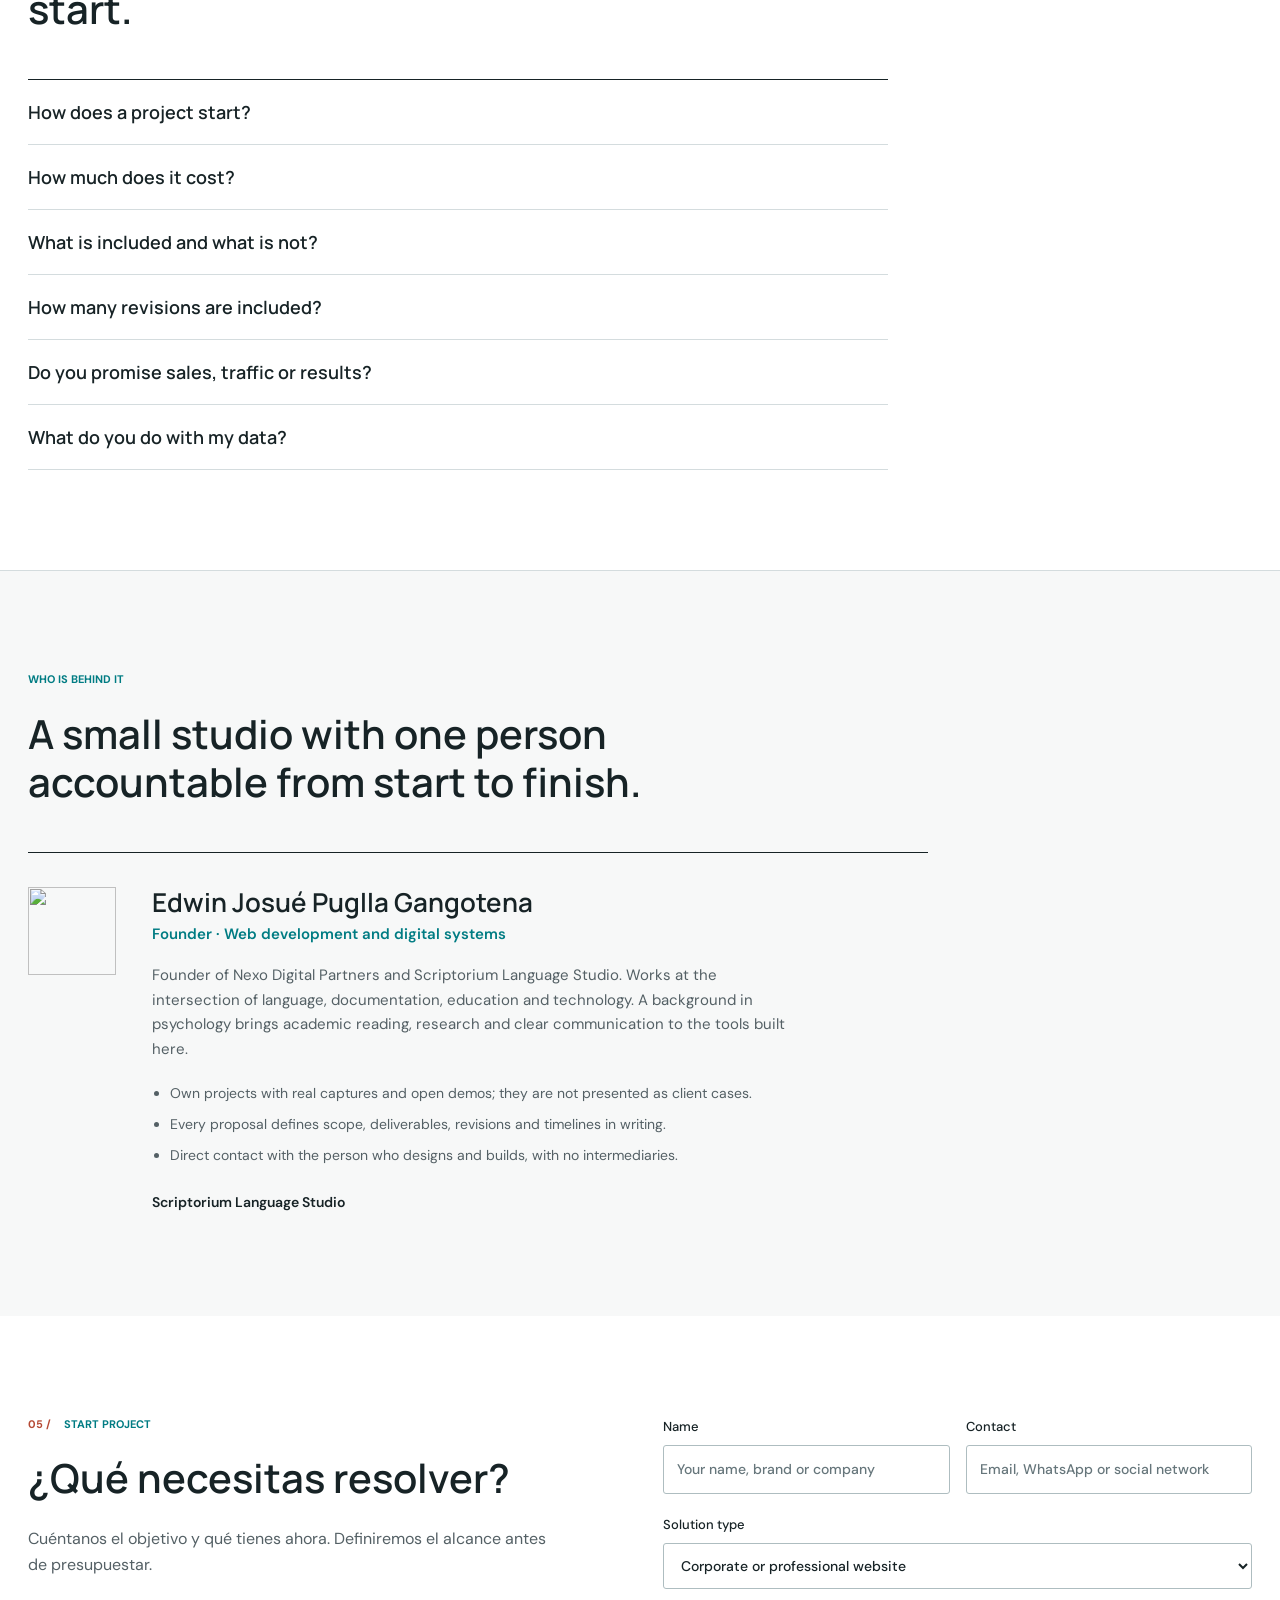
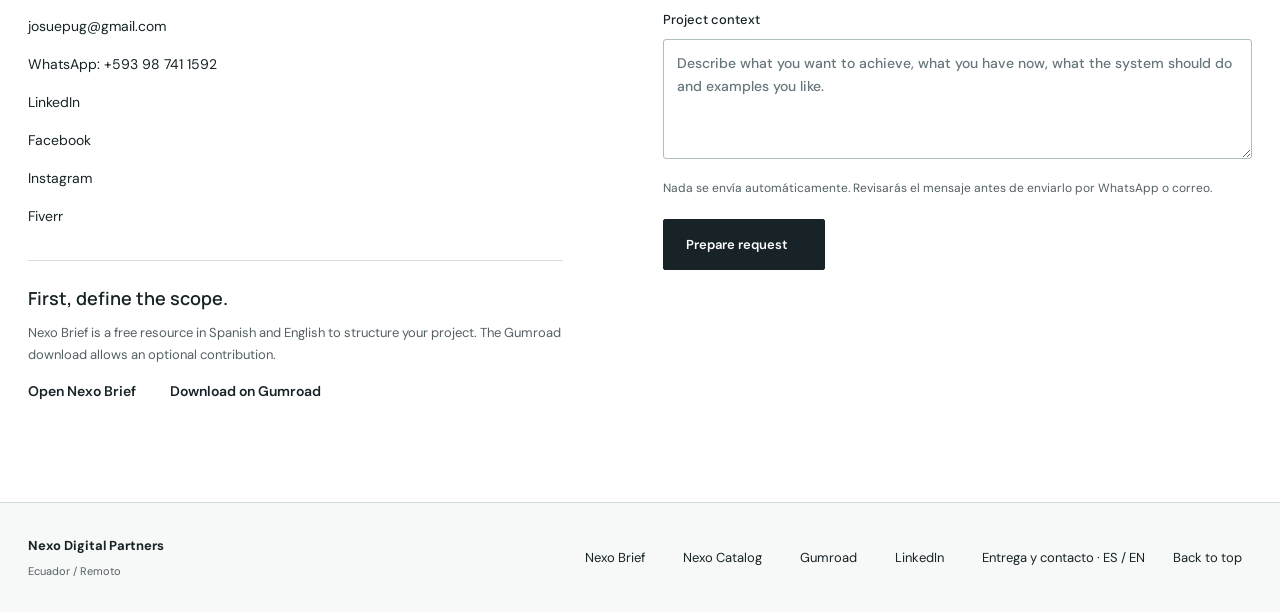
==== commit 459e54b2: "Añade franja de trabajo a distancia en 12 idiomas Co-Authored-By: Claude Sonnet 5.5 <noreply@anthrop" ====
--- a/index.html
+++ b/index.html
@@ -35,6 +35,7 @@
     <p class="hero-proof"><i data-lucide="check" aria-hidden="true"></i> Proyecto propio · alcance transparente · contacto directo</p>
   </div><div class="hero-art" aria-hidden="true"><img src="assets/portfolio/scriptorium-20260923.jpg" alt="" width="1440" height="960" fetchpriority="high" /><span>ESTUDIO / 01</span></div></section>
   <section class="intro-band" aria-label="Principios de trabajo"><p><span class="section-number" aria-hidden="true">01 /</span><strong>Arquitectura antes de interfaz</strong></p><p><span class="section-number" aria-hidden="true">02 /</span><strong>Entrega lista para operar</strong></p><p><span class="section-number" aria-hidden="true">03 /</span><strong>IA aplicada con criterio</strong></p></section>
+  <section class="intro-band" aria-label="Trabajo a distancia"><p><strong>Español e inglés, por escrito y en videollamada</strong></p><p><strong>Propuesta con alcance, entregables y plazos antes de empezar</strong></p><p><strong>Documentación para que otro equipo pueda continuar</strong></p></section>
   <section class="section solutions-section" id="soluciones">
     <div class="section-heading"><p class="eyebrow"><span aria-hidden="true">01 / </span>Soluciones</p><h2>Del problema concreto a una solución que puedas usar.</h2><p>Podemos empezar con una landing y crecer hacia dashboard, IA, portal o automatizacion.</p></div>
     <div class="solutions-list"><details class="solution" open><summary><i data-lucide="panels-top-left" aria-hidden="true"></i><h3>Captacion y venta</h3><i data-lucide="plus" class="expand-icon" aria-hidden="true"></i></summary><div><p>Landing pages, paginas de servicio, funnels simples, formularios de filtro, lead magnets y rutas hacia WhatsApp, agenda o correo.</p><ul><li>Una pagina responsive</li><li>Copy base y CTA</li><li>WhatsApp/correo conectado</li></ul><a class="text-link" href="#contacto" data-project="landing">Pedir Landing<i data-lucide="arrow-up-right" aria-hidden="true"></i></a></div></details>
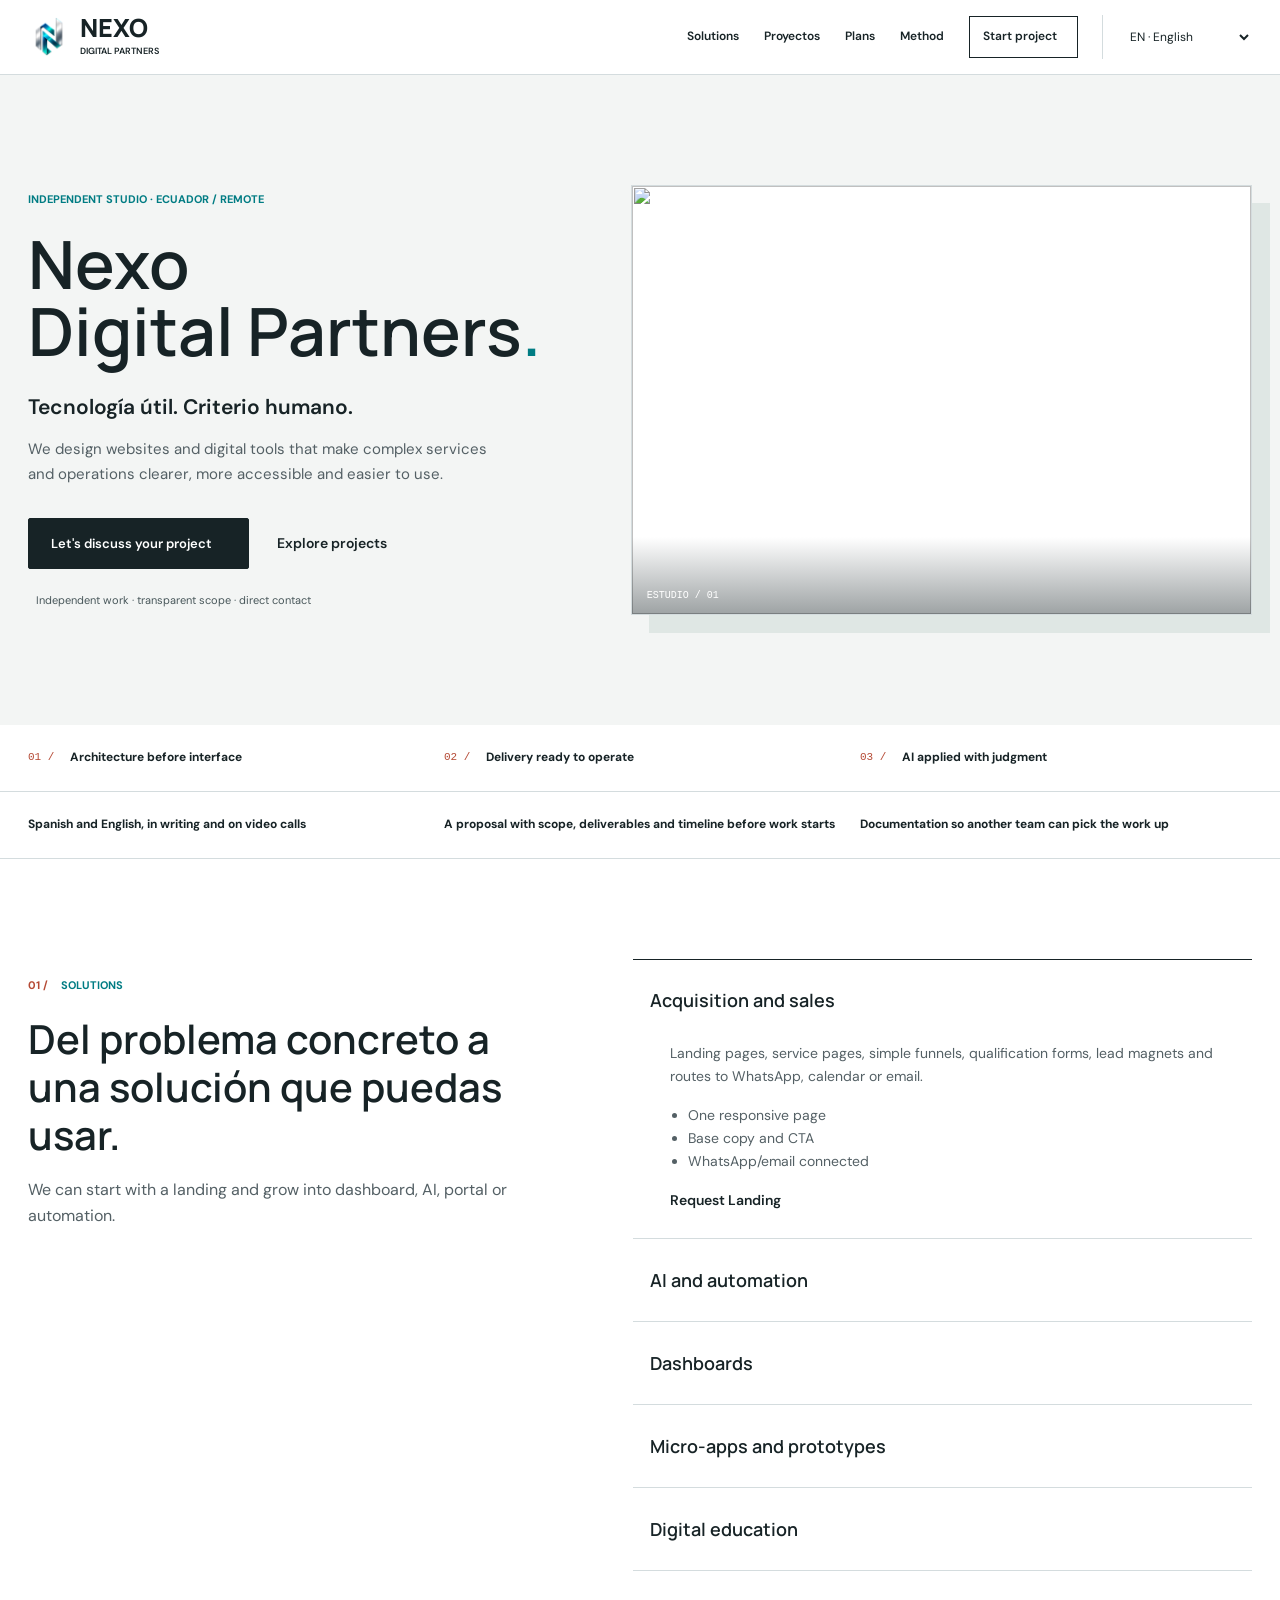
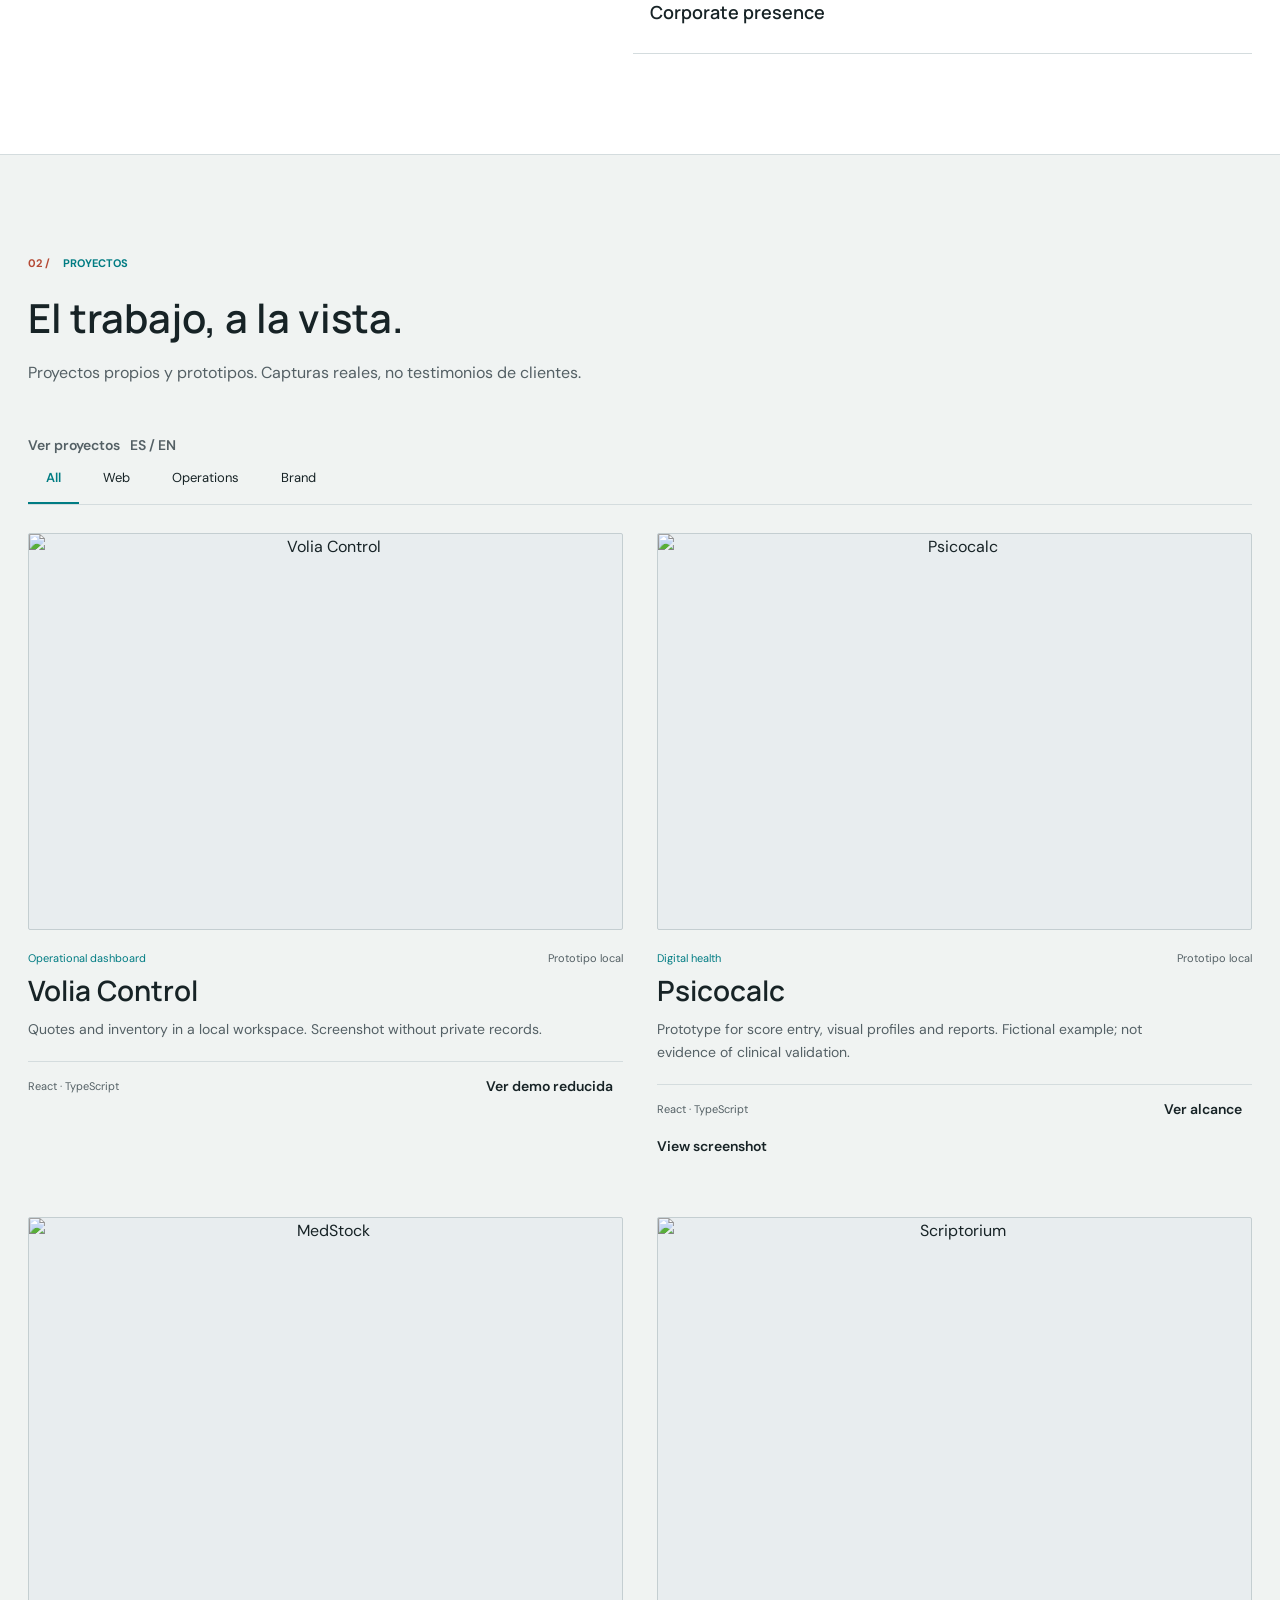
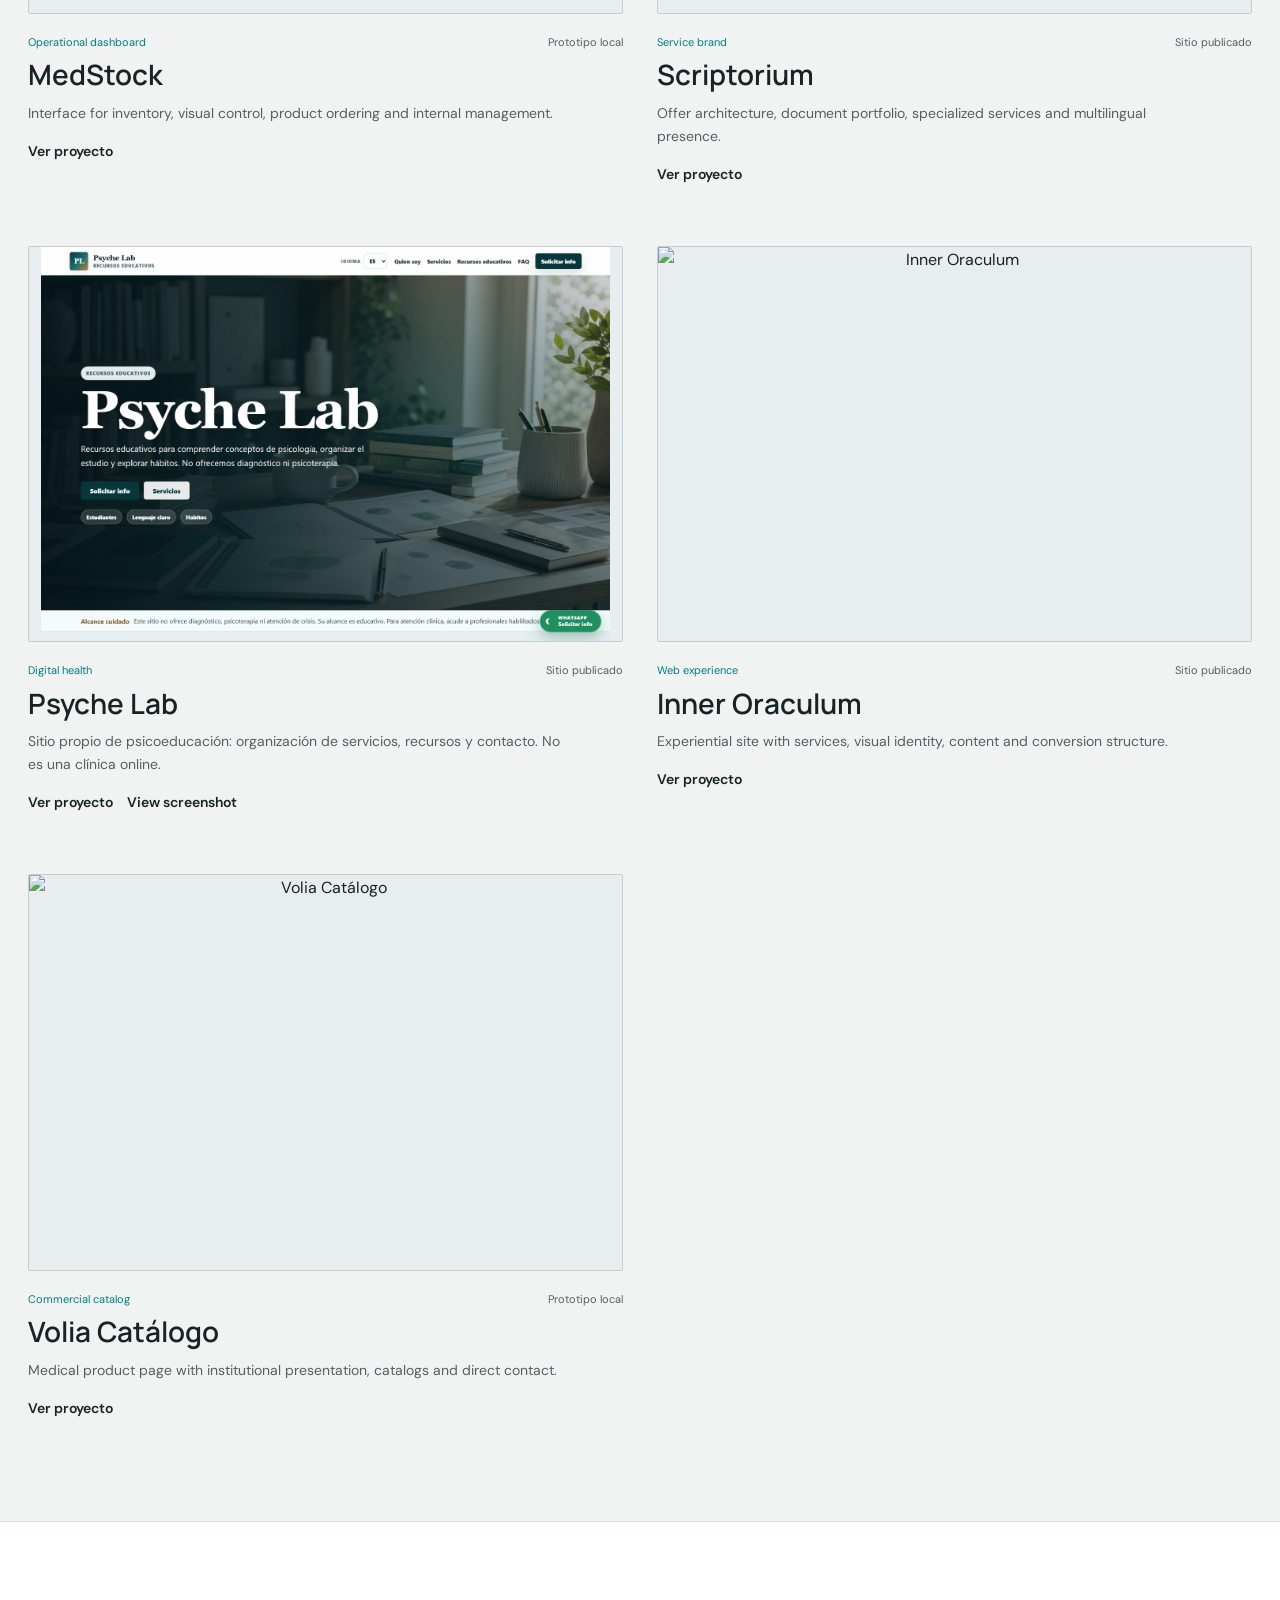
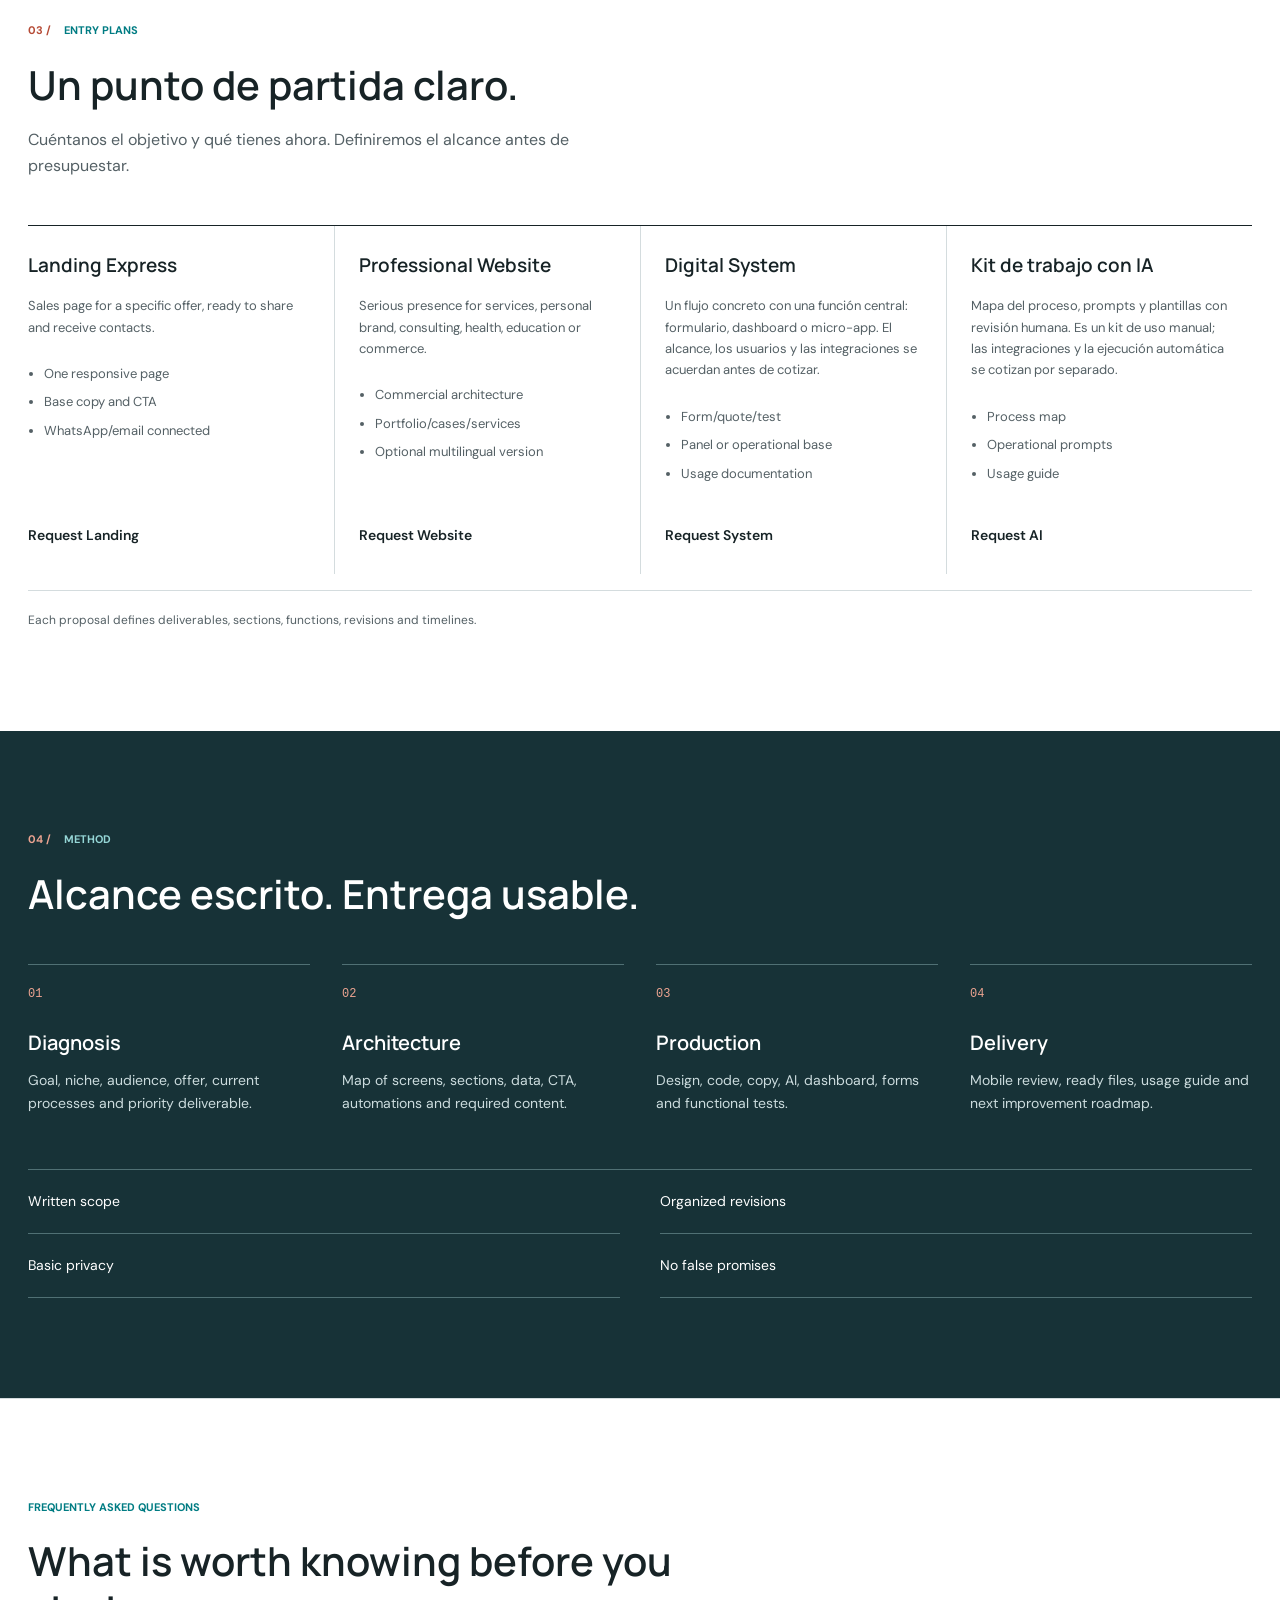
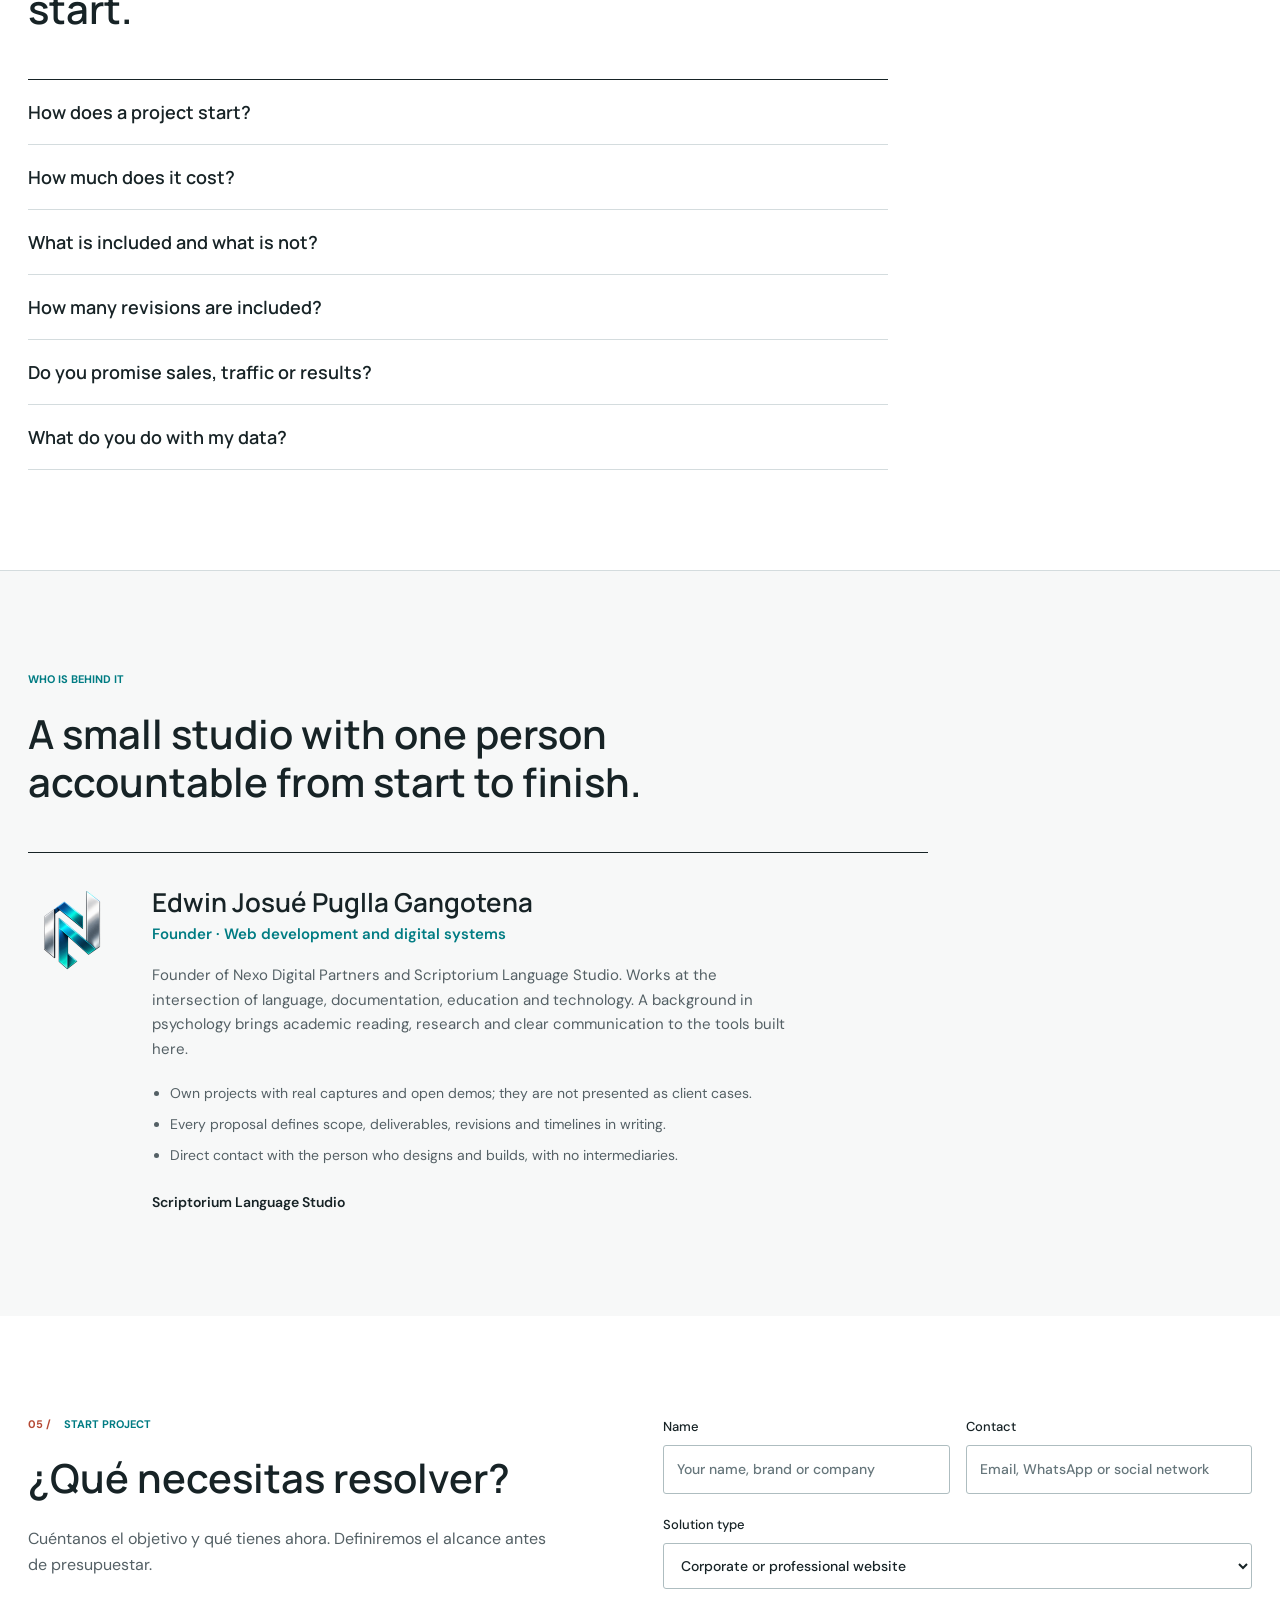
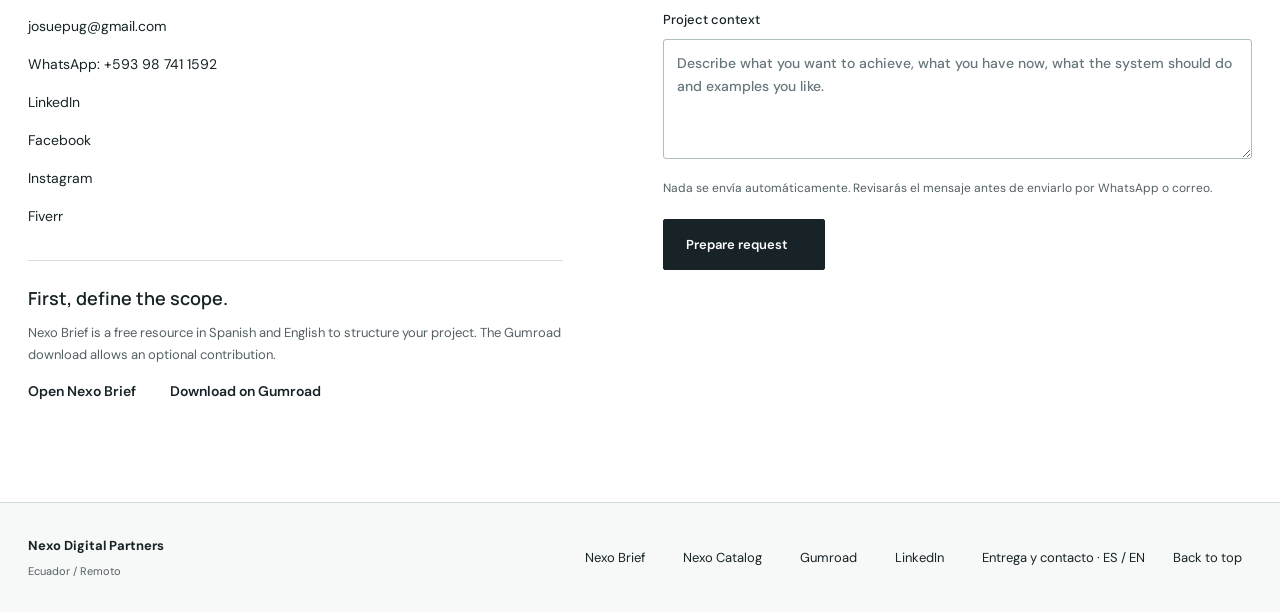
==== commit 0a4705a0: "Reduce peso del encabezado y añade robots, sitemap y tarjeta de Twitter Co-Authored-By: Claude Sonne" ====
--- a/index.html
+++ b/index.html
@@ -8,16 +8,17 @@
   <meta property="og:title" content="Nexo Digital Partners | Sistemas digitales" />
   <meta property="og:description" content="Desarrollo web, herramientas operativas e IA aplicada. Proyectos reales y propuestas con alcance definido." />
   <meta property="og:type" content="website" /><meta property="og:url" content="https://nexodipa.github.io/nexo-digital-partners/" />
+  <meta name="twitter:card" content="summary_large_image" /><meta name="twitter:title" content="Nexo Digital Partners | Sistemas digitales" /><meta name="twitter:description" content="Desarrollo web, herramientas operativas e IA aplicada. Proyectos reales y propuestas con alcance definido." />
   <meta property="og:image" content="https://nexodipa.github.io/nexo-digital-partners/assets/brand/nexo-lockup-metallic.png" />
   <meta name="theme-color" content="#f7f8f8" /><link rel="icon" href="assets/favicon.svg" type="image/svg+xml" />
   <link rel="stylesheet" href="styles.css?v=20261026-editorial" />
-  <script type="application/ld+json">{"@context":"https://schema.org","@type":"Organization","name":"Nexo Digital Partners","url":"https://nexodipa.github.io/nexo-digital-partners/","logo":"https://nexodipa.github.io/nexo-digital-partners/assets/brand/nexo-monogram-metallic-transparent.png","description":"Webs, herramientas operativas y automatizaciones con alcance definido para profesionales, salud, educación y negocios.","areaServed":"Ecuador y remoto","founder":{"@type":"Person","name":"Edwin Josué Puglla Gangotena","jobTitle":"Fundador"},"sameAs":["https://www.linkedin.com/company/nexo-digital-partners-ec/","https://www.facebook.com/profile.php?id=61591254974802","https://www.instagram.com/nexodigitalpartners/","https://pugmaster0.gumroad.com/","https://www.fiverr.com/josuep744","https://github.com/nexodipa"]}</script>
+  <script type="application/ld+json">{"@context":"https://schema.org","@type":"Organization","name":"Nexo Digital Partners","url":"https://nexodipa.github.io/nexo-digital-partners/","logo":"https://nexodipa.github.io/nexo-digital-partners/assets/brand/nexo-monogram-176.png","description":"Webs, herramientas operativas y automatizaciones con alcance definido para profesionales, salud, educación y negocios.","areaServed":"Ecuador y remoto","founder":{"@type":"Person","name":"Edwin Josué Puglla Gangotena","jobTitle":"Fundador"},"sameAs":["https://www.linkedin.com/company/nexo-digital-partners-ec/","https://www.facebook.com/profile.php?id=61591254974802","https://www.instagram.com/nexodigitalpartners/","https://pugmaster0.gumroad.com/","https://www.fiverr.com/josuep744","https://github.com/nexodipa"]}</script>
   <script type="application/ld+json">{"@context":"https://schema.org","@type":"FAQPage","inLanguage":"es","mainEntity":[{"@type":"Question","name":"¿Cómo empieza un proyecto?","acceptedAnswer":{"@type":"Answer","text":"Cuéntanos qué necesitas resolver y qué tienes ahora. Antes de presupuestar, definimos el alcance por escrito. Para llegar preparado, Nexo Brief es un recurso gratuito que te ayuda a ordenar el proyecto."}},{"@type":"Question","name":"¿Cuánto cuesta?","acceptedAnswer":{"@type":"Answer","text":"Depende del alcance. Una landing page express parte desde USD 150. Cada propuesta indica el precio, los hitos de pago y la vigencia antes de empezar, y no se inicia ningún trabajo sin tu aprobación escrita."}},{"@type":"Question","name":"¿Qué incluye y qué no?","acceptedAnswer":{"@type":"Answer","text":"La propuesta enumera los entregables y las exclusiones. Dominio, alojamiento, pagos y cuentas de terceros se acuerdan por separado; los costes de terceros no están incluidos salvo que se indique."}},{"@type":"Question","name":"¿Cuántas revisiones incluye?","acceptedAnswer":{"@type":"Answer","text":"El número de rondas se acuerda de antemano. Las funciones nuevas fuera del alcance aprobado se cotizan aparte, y nada extra se ejecuta ni se cobra sin tu confirmación."}},{"@type":"Question","name":"¿Prometen ventas, tráfico o resultados?","acceptedAnswer":{"@type":"Answer","text":"No. Construimos activos digitales bien hechos y documentados; no garantizamos ventas, visitas ni resultados externos."}},{"@type":"Question","name":"¿Qué hacen con mis datos?","acceptedAnswer":{"@type":"Answer","text":"Para empezar no necesitamos contraseñas ni datos de tus clientes. Este sitio no usa cookies de seguimiento ni analítica; solo guarda tu idioma en tu navegador y carga sus tipografías desde Google Fonts. El formulario no envía nada: prepara un mensaje que tú revisas y envías."}}]}</script>
 </head>
 <body>
 <a class="skip-link" href="#main">Ir al contenido</a>
 <header class="site-header">
-  <a class="brand" href="#home" aria-label="Nexo Digital Partners inicio"><img src="assets/brand/nexo-monogram-metallic-transparent.png" alt="" width="44" height="44" /><strong translate="no">NEXO<span>DIGITAL PARTNERS</span></strong></a>
+  <a class="brand" href="#home" aria-label="Nexo Digital Partners inicio"><img src="assets/brand/nexo-monogram-176.png" alt="" width="44" height="44" /><strong translate="no">NEXO<span>DIGITAL PARTNERS</span></strong></a>
   <nav class="site-nav" id="site-nav" aria-label="Navegacion principal">
     <a href="#soluciones">Soluciones</a><a href="#casos">Proyectos</a><a href="#planes">Planes</a><a href="#metodo">Metodo</a>
     <a href="#contacto" class="nav-cta">Iniciar proyecto<i data-lucide="arrow-up-right" aria-hidden="true"></i></a>
@@ -108,7 +109,7 @@
   <section class="section founder-section" id="equipo">
     <div class="section-heading"><p class="eyebrow">Quién está detrás</p><h2>Un estudio pequeño, con una persona responsable de principio a fin.</h2></div>
     <div class="founder-card">
-      <img class="founder-mark" src="assets/brand/nexo-monogram-metallic-transparent.png" alt="" width="88" height="88" loading="lazy" />
+      <img class="founder-mark" src="assets/brand/nexo-monogram-176.png" alt="" width="88" height="88" loading="lazy" />
       <div class="founder-body"><h3 translate="no">Edwin Josué Puglla Gangotena</h3><p class="founder-role">Fundador · Desarrollo web y sistemas digitales</p><p>Fundador de Nexo Digital Partners y de Scriptorium Language Studio. Trabaja en la intersección entre lenguaje, documentación, educación y tecnología. La formación en psicología aporta lectura académica, investigación y comunicación clara a las herramientas que construye.</p>
         <ul class="founder-facts"><li>Proyectos propios con capturas reales y demos abiertas; no se presentan como casos de clientes.</li><li>Cada propuesta define por escrito alcance, entregables, revisiones y tiempos.</li><li>Trato directo con quien diseña y construye, sin intermediarios.</li></ul>
         <a class="text-link" href="https://nexodipa.github.io/scriptorium-language-studio/" target="_blank" rel="noopener noreferrer" translate="no">Scriptorium Language Studio<i data-lucide="arrow-up-right" aria-hidden="true"></i></a>
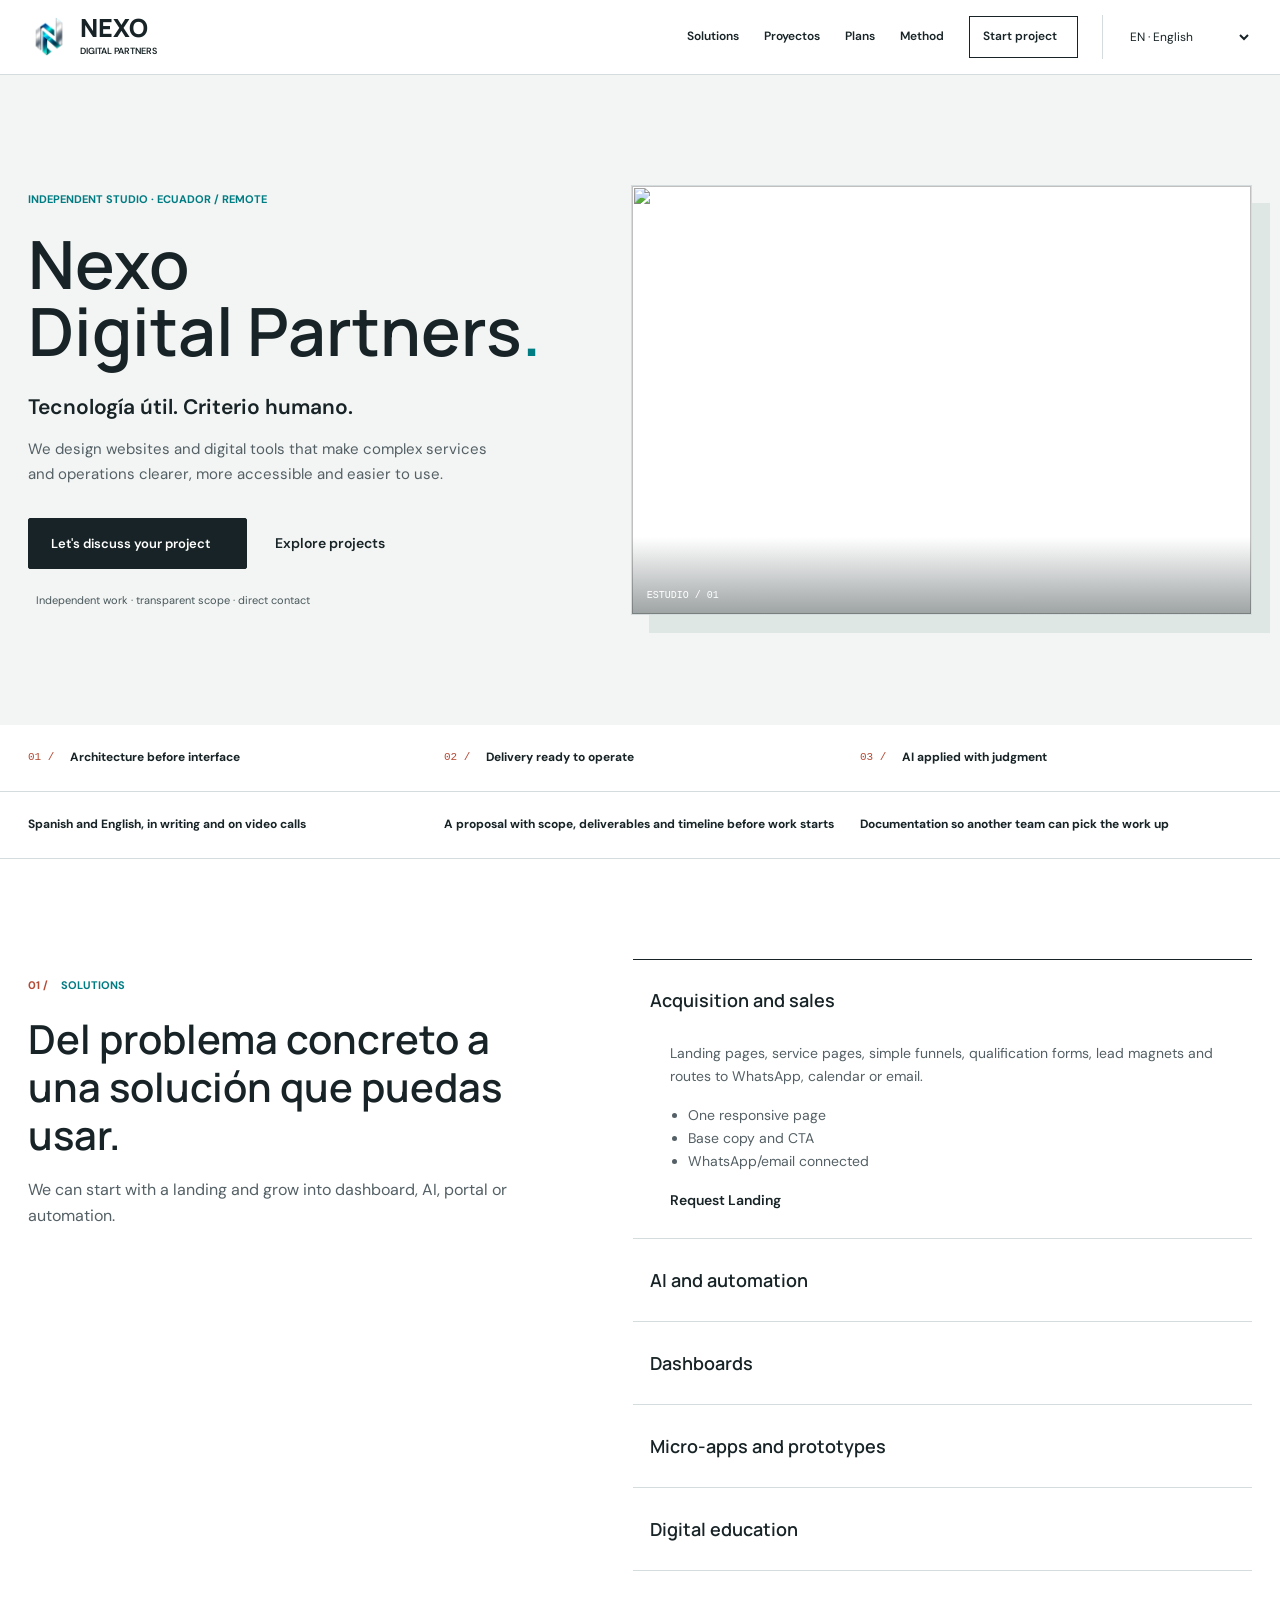
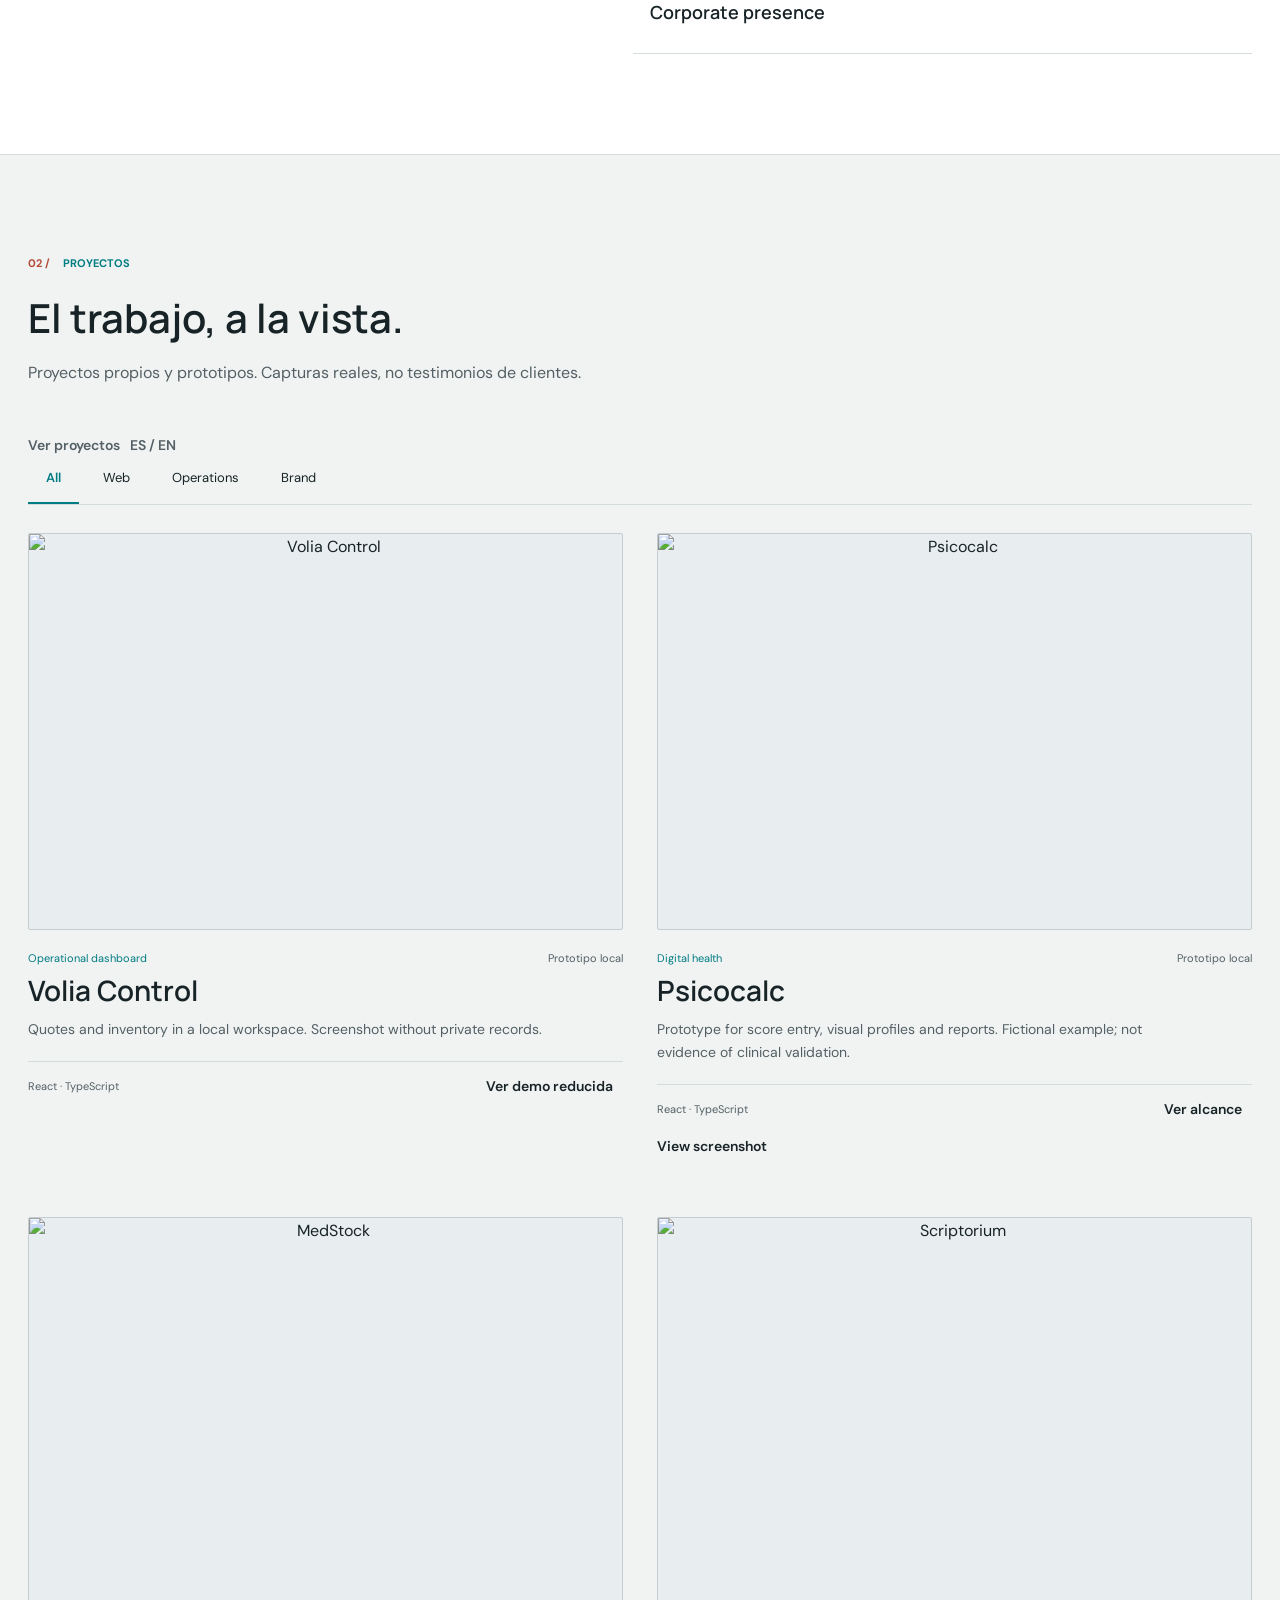
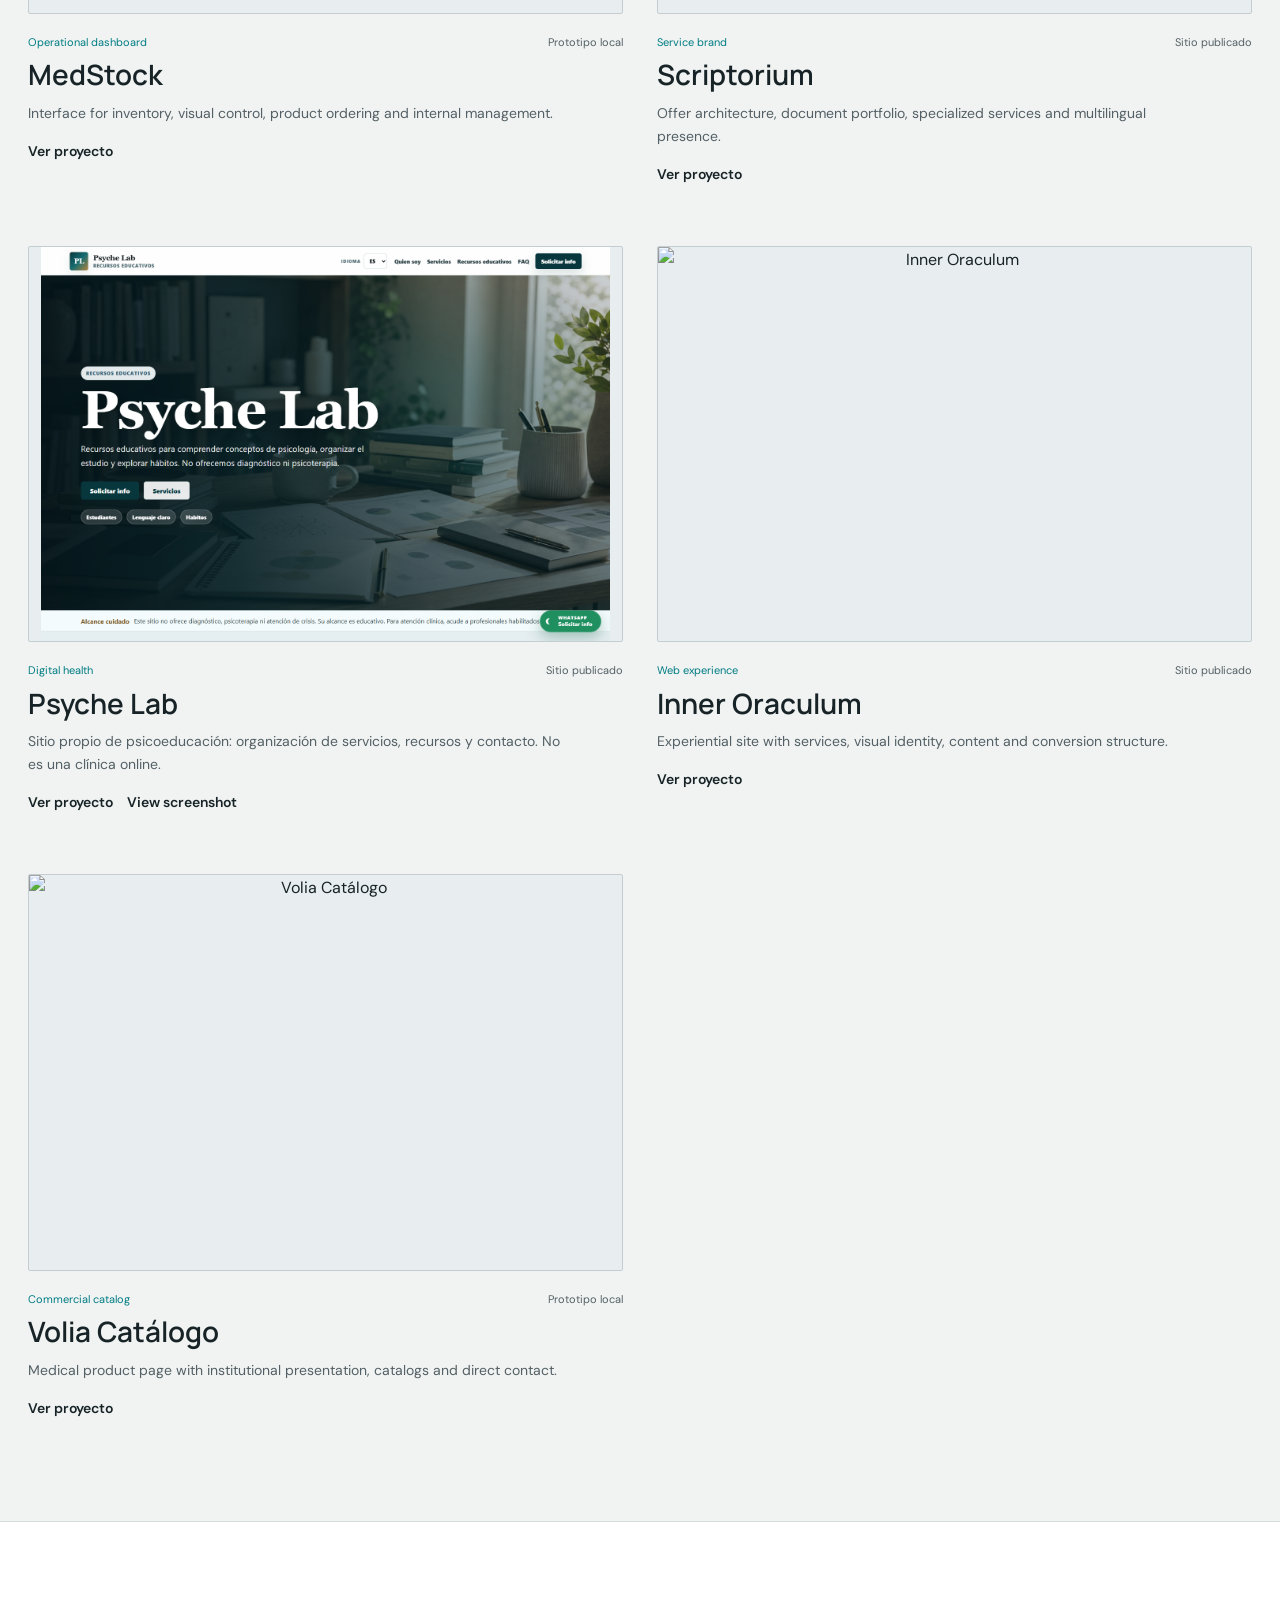
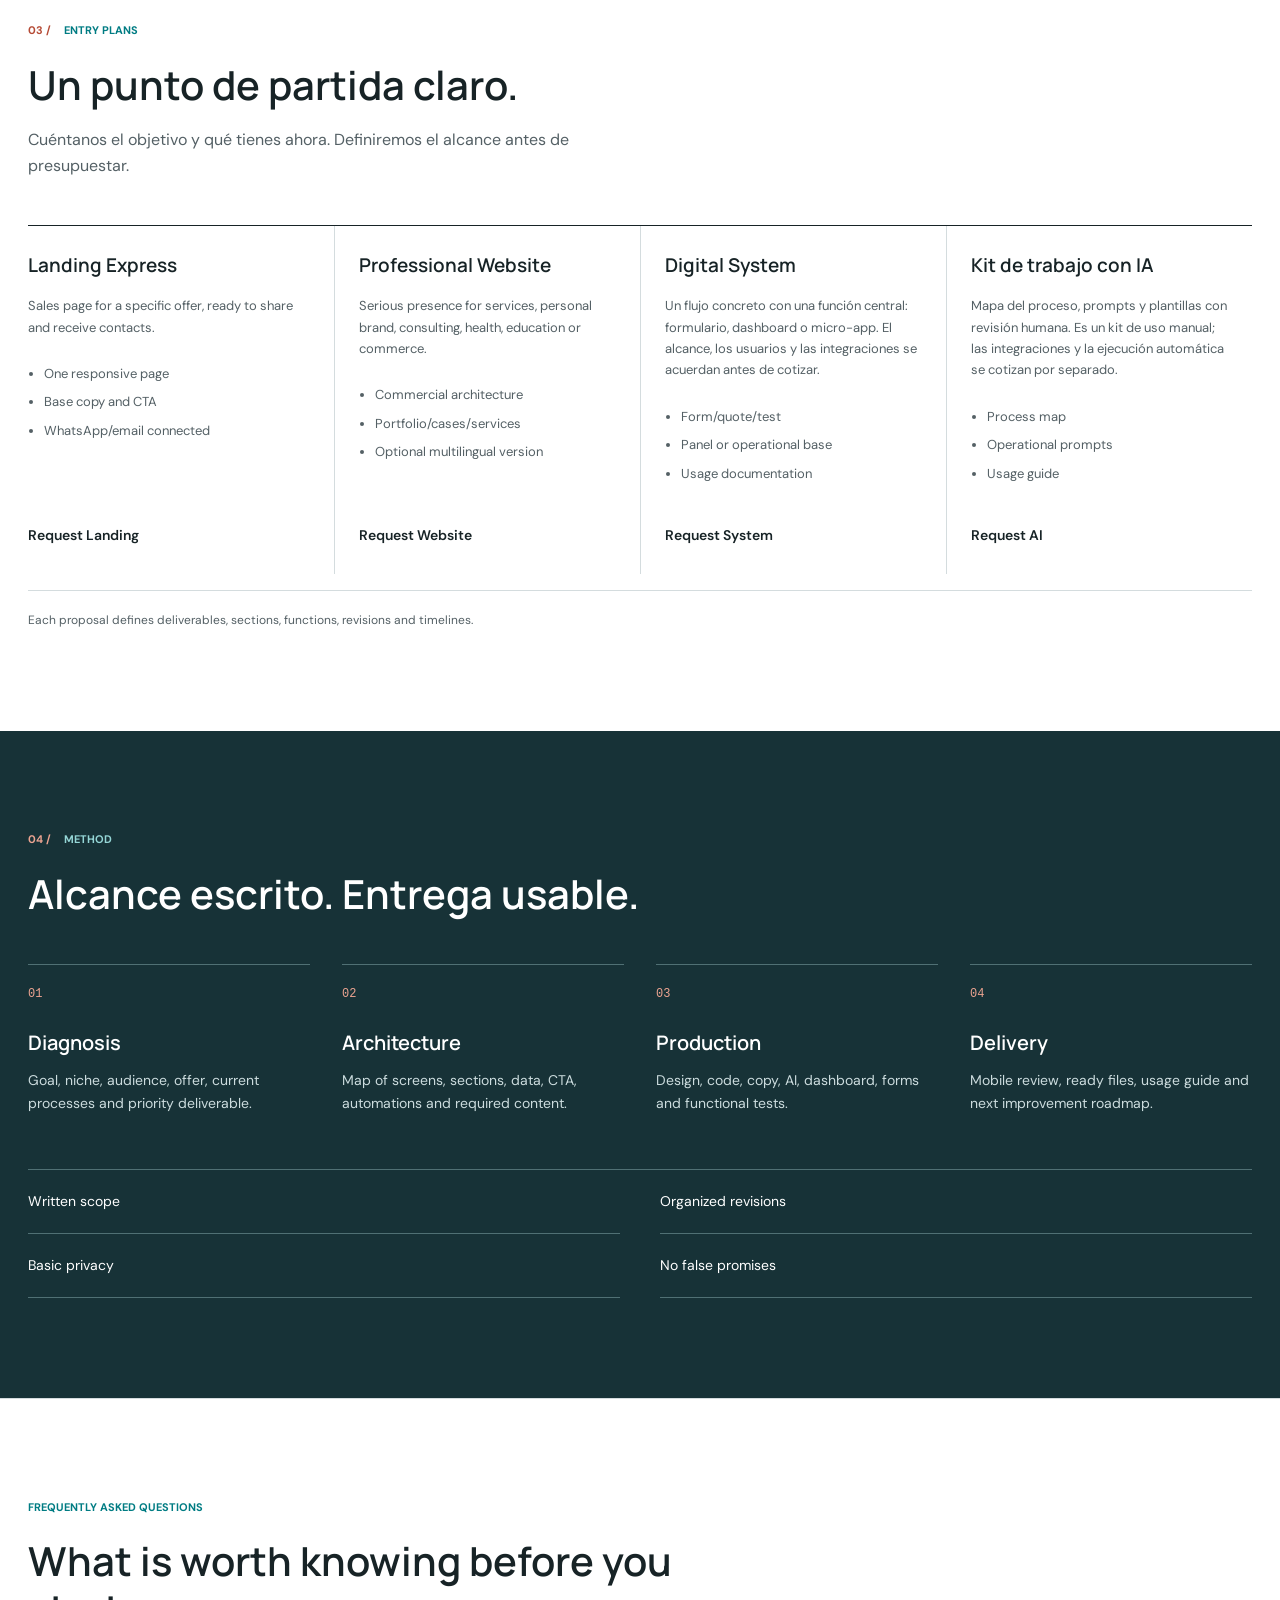
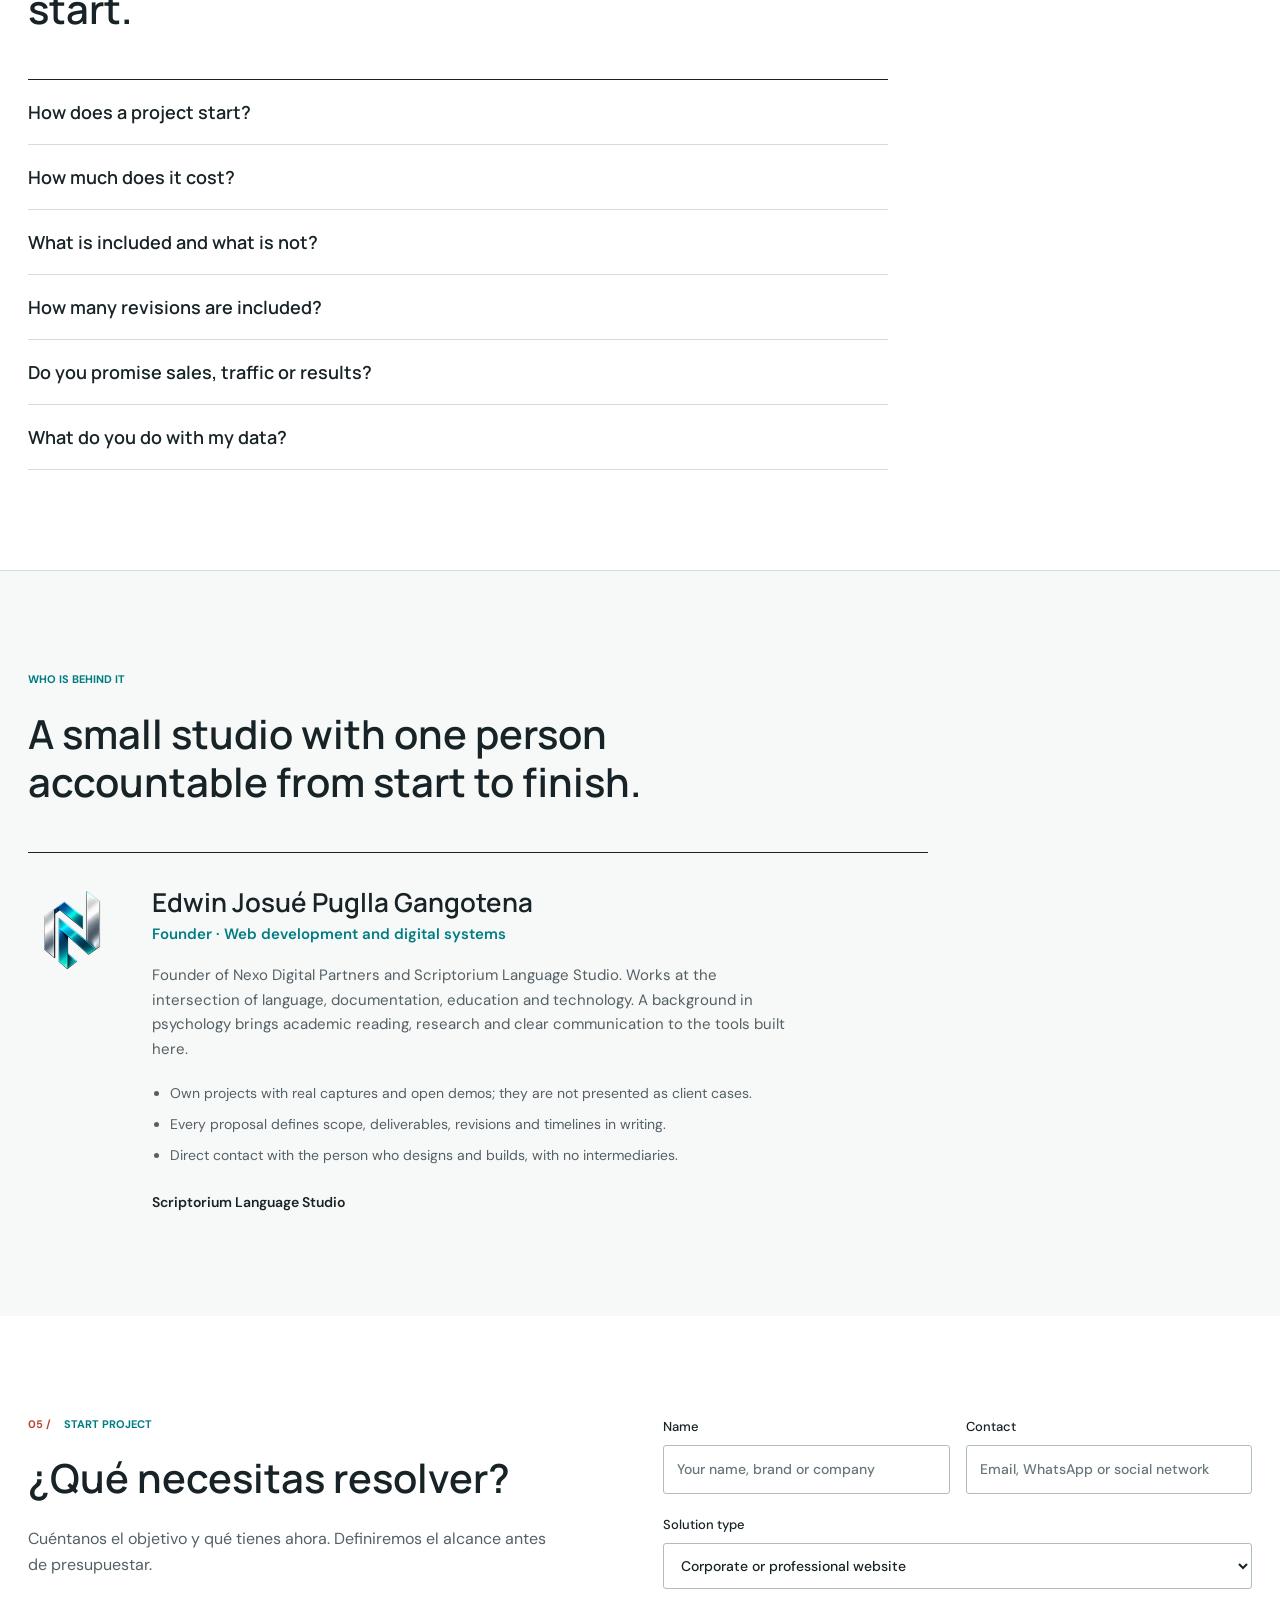
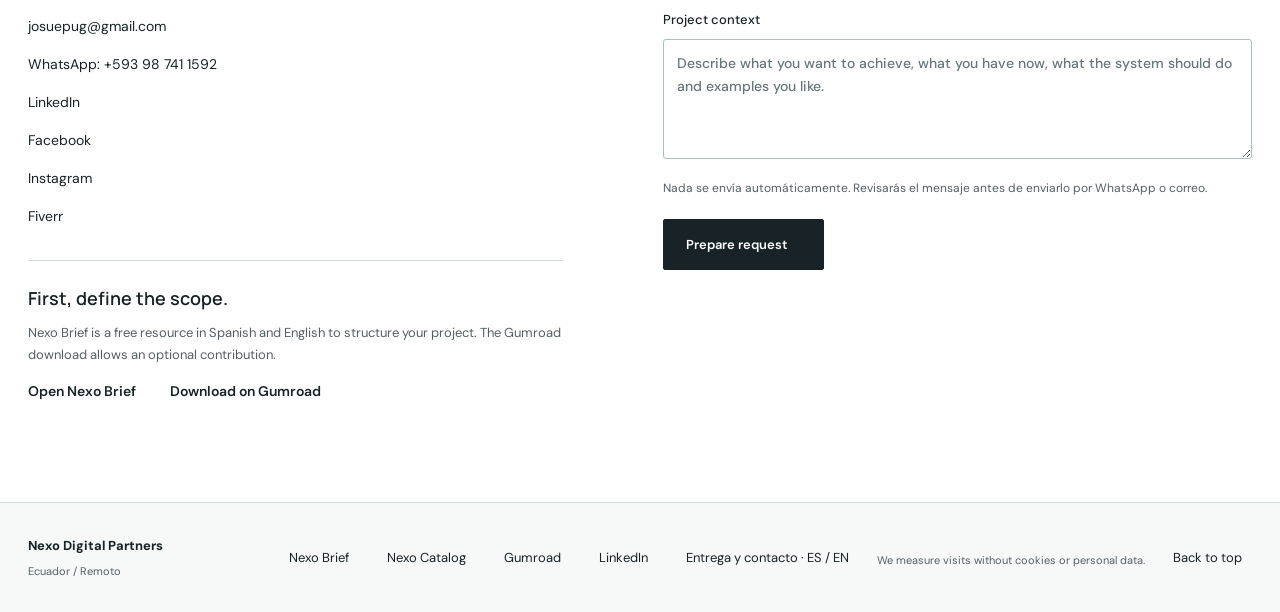
==== commit 2cc67741: "Añade analítica GoatCounter sin cookies y aviso de privacidad en 12 idiomas Co-Authored-By: Claude S" ====
--- a/index.html
+++ b/index.html
@@ -134,8 +134,9 @@
     </form>
   </section>
 </main>
-<footer class="site-footer"><div><strong translate="no">Nexo Digital Partners</strong><span>Ecuador / Remoto</span></div><a href="products/brief-kit/" translate="no">Nexo Brief<i data-lucide="arrow-up-right" aria-hidden="true"></i></a><a href="products/catalog-check/" translate="no">Nexo Catalog<i data-lucide="arrow-up-right" aria-hidden="true"></i></a><a href="https://pugmaster0.gumroad.com/" target="_blank" rel="noopener" translate="no">Gumroad<i data-lucide="arrow-up-right" aria-hidden="true"></i></a><a href="https://www.linkedin.com/company/nexo-digital-partners-ec/" target="_blank" rel="noopener" translate="no">LinkedIn<i data-lucide="arrow-up-right" aria-hidden="true"></i></a><a href="delivery/">Entrega y contacto · ES / EN</a><a href="#home">Volver arriba<i data-lucide="arrow-up" aria-hidden="true"></i></a></footer>
+<footer class="site-footer"><div><strong translate="no">Nexo Digital Partners</strong><span>Ecuador / Remoto</span></div><a href="products/brief-kit/" translate="no">Nexo Brief<i data-lucide="arrow-up-right" aria-hidden="true"></i></a><a href="products/catalog-check/" translate="no">Nexo Catalog<i data-lucide="arrow-up-right" aria-hidden="true"></i></a><a href="https://pugmaster0.gumroad.com/" target="_blank" rel="noopener" translate="no">Gumroad<i data-lucide="arrow-up-right" aria-hidden="true"></i></a><a href="https://www.linkedin.com/company/nexo-digital-partners-ec/" target="_blank" rel="noopener" translate="no">LinkedIn<i data-lucide="arrow-up-right" aria-hidden="true"></i></a><a href="delivery/">Entrega y contacto · ES / EN</a><span>Medimos las visitas sin cookies ni datos personales.</span><a href="#home">Volver arriba<i data-lucide="arrow-up" aria-hidden="true"></i></a></footer>
 <dialog id="project-dialog" aria-labelledby="preview-title"><div class="dialog-heading"><h2 id="preview-title" translate="no"></h2><button class="icon-button" type="button" id="close-preview" aria-label="Cerrar"><i data-lucide="x" aria-hidden="true"></i></button></div><img id="preview-image" alt="" /><p id="preview-description"></p></dialog>
 <script src="assets/vendor/lucide.min.js"></script><script src="translations.js?v=20261026-editorial"></script><script src="studio-copy.js?v=20260913-offers"></script><script src="locale-completion.js?v=20261026-editorial"></script><script src="portfolio-copy.js?v=20260924-examples"></script><script src="audit-copy.js?v=20261008"></script><script src="script.js?v=20261008-trust"></script>
+<script data-goatcounter="https://josuepug.goatcounter.com/count" async src="//gc.zgo.at/count.js"></script>
 </body>
 </html>
--- a/styles.css
+++ b/styles.css
@@ -1,4 +1,9 @@
-@import url('https://fonts.googleapis.com/css2?family=DM+Sans:wght@400;500;600;700&family=Manrope:wght@400;500;600;700;800&display=swap');
+@font-face{font-family:'Manrope';font-style:normal;font-display:swap;font-weight:200 800;src:url('assets/fonts/manrope-cyrillic-wght-normal.woff2') format('woff2');unicode-range:U+0301,U+0400-045F,U+0490-0491,U+04B0-04B1,U+2116}
+@font-face{font-family:'Manrope';font-style:normal;font-display:swap;font-weight:200 800;src:url('assets/fonts/manrope-latin-ext-wght-normal.woff2') format('woff2');unicode-range:U+0100-02BA,U+02BD-02C5,U+02C7-02CC,U+02CE-02D7,U+02DD-02FF,U+0304,U+0308,U+0329,U+1D00-1DBF,U+1E00-1E9F,U+1EF2-1EFF,U+2020,U+20A0-20AB,U+20AD-20C0,U+2113,U+2C60-2C7F,U+A720-A7FF}
+@font-face{font-family:'Manrope';font-style:normal;font-display:swap;font-weight:200 800;src:url('assets/fonts/manrope-latin-wght-normal.woff2') format('woff2');unicode-range:U+0000-00FF,U+0131,U+0152-0153,U+02BB-02BC,U+02C6,U+02DA,U+02DC,U+0304,U+0308,U+0329,U+2000-206F,U+20AC,U+2122,U+2191,U+2193,U+2212,U+2215,U+FEFF,U+FFFD}
+@font-face{font-family:'DM Sans';font-style:normal;font-display:swap;font-weight:100 1000;src:url('assets/fonts/dm-sans-latin-ext-wght-normal.woff2') format('woff2');unicode-range:U+0100-02BA,U+02BD-02C5,U+02C7-02CC,U+02CE-02D7,U+02DD-02FF,U+0304,U+0308,U+0329,U+1D00-1DBF,U+1E00-1E9F,U+1EF2-1EFF,U+2020,U+20A0-20AB,U+20AD-20C0,U+2113,U+2C60-2C7F,U+A720-A7FF}
+@font-face{font-family:'DM Sans';font-style:normal;font-display:swap;font-weight:100 1000;src:url('assets/fonts/dm-sans-latin-wght-normal.woff2') format('woff2');unicode-range:U+0000-00FF,U+0131,U+0152-0153,U+02BB-02BC,U+02C6,U+02DA,U+02DC,U+0304,U+0308,U+0329,U+2000-206F,U+20AC,U+2122,U+2191,U+2193,U+2212,U+2215,U+FEFF,U+FFFD}
+
 :root { --ink:#172326; --muted:#546065; --teal:#007c83; --accent:#b54a35; --line:#d4dcde; --paper:#f7f8f8; --white:#fff; --content:1280px; --display:'Manrope',Arial,sans-serif; }
 * { box-sizing:border-box; letter-spacing:0; }
 html { scroll-behavior:smooth; scroll-padding-top:110px; }
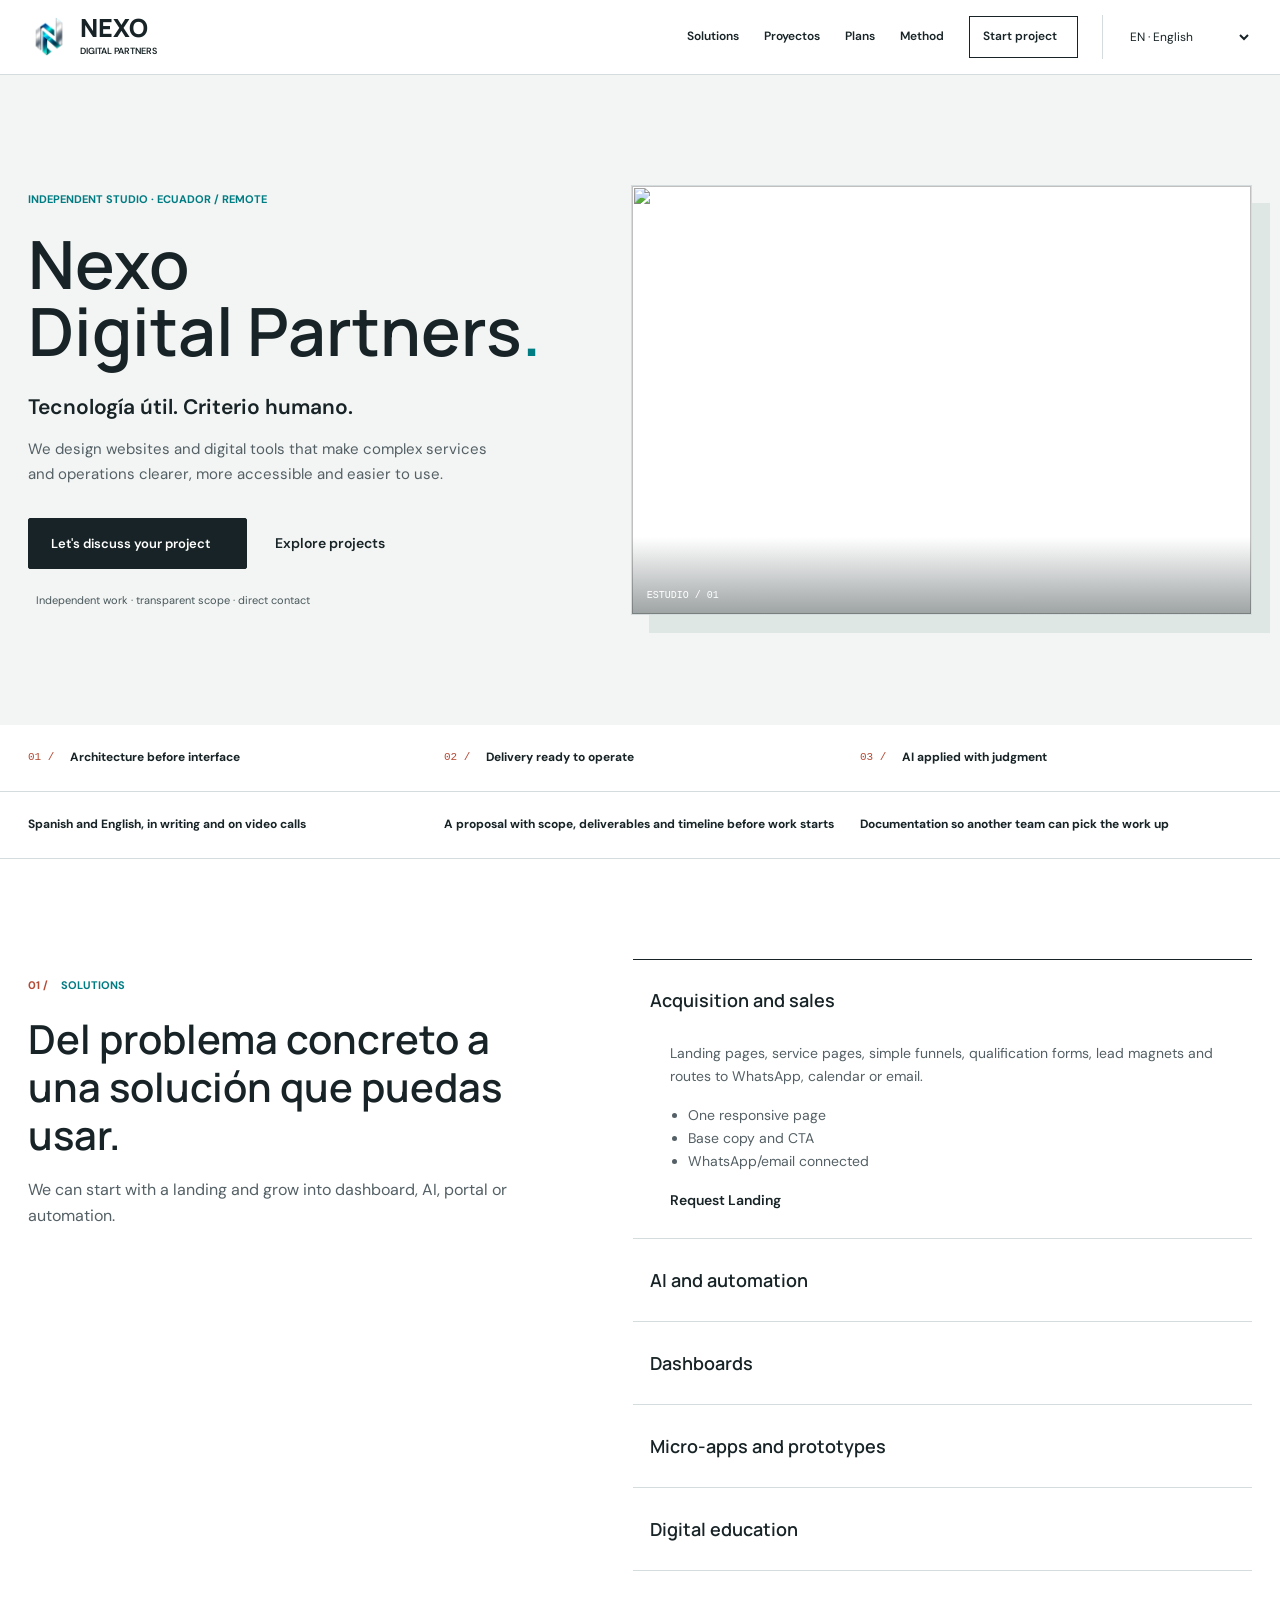
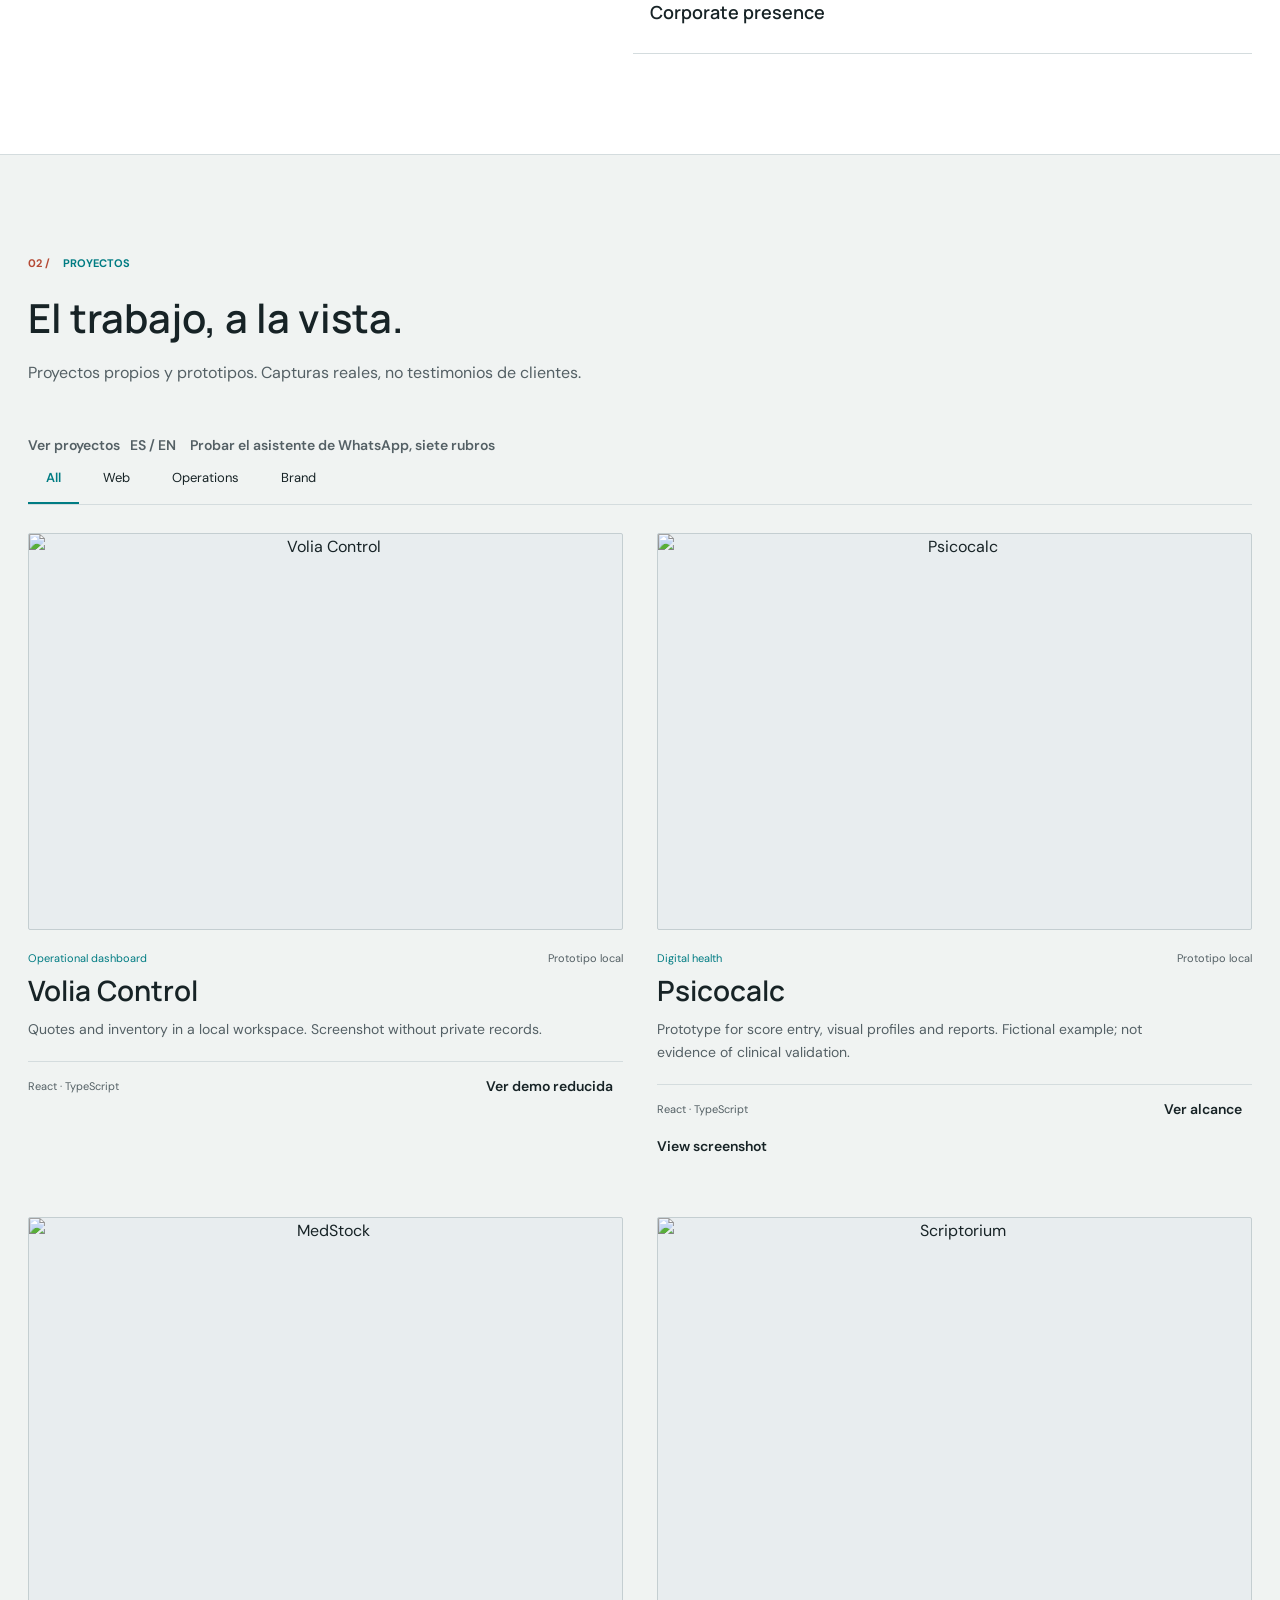
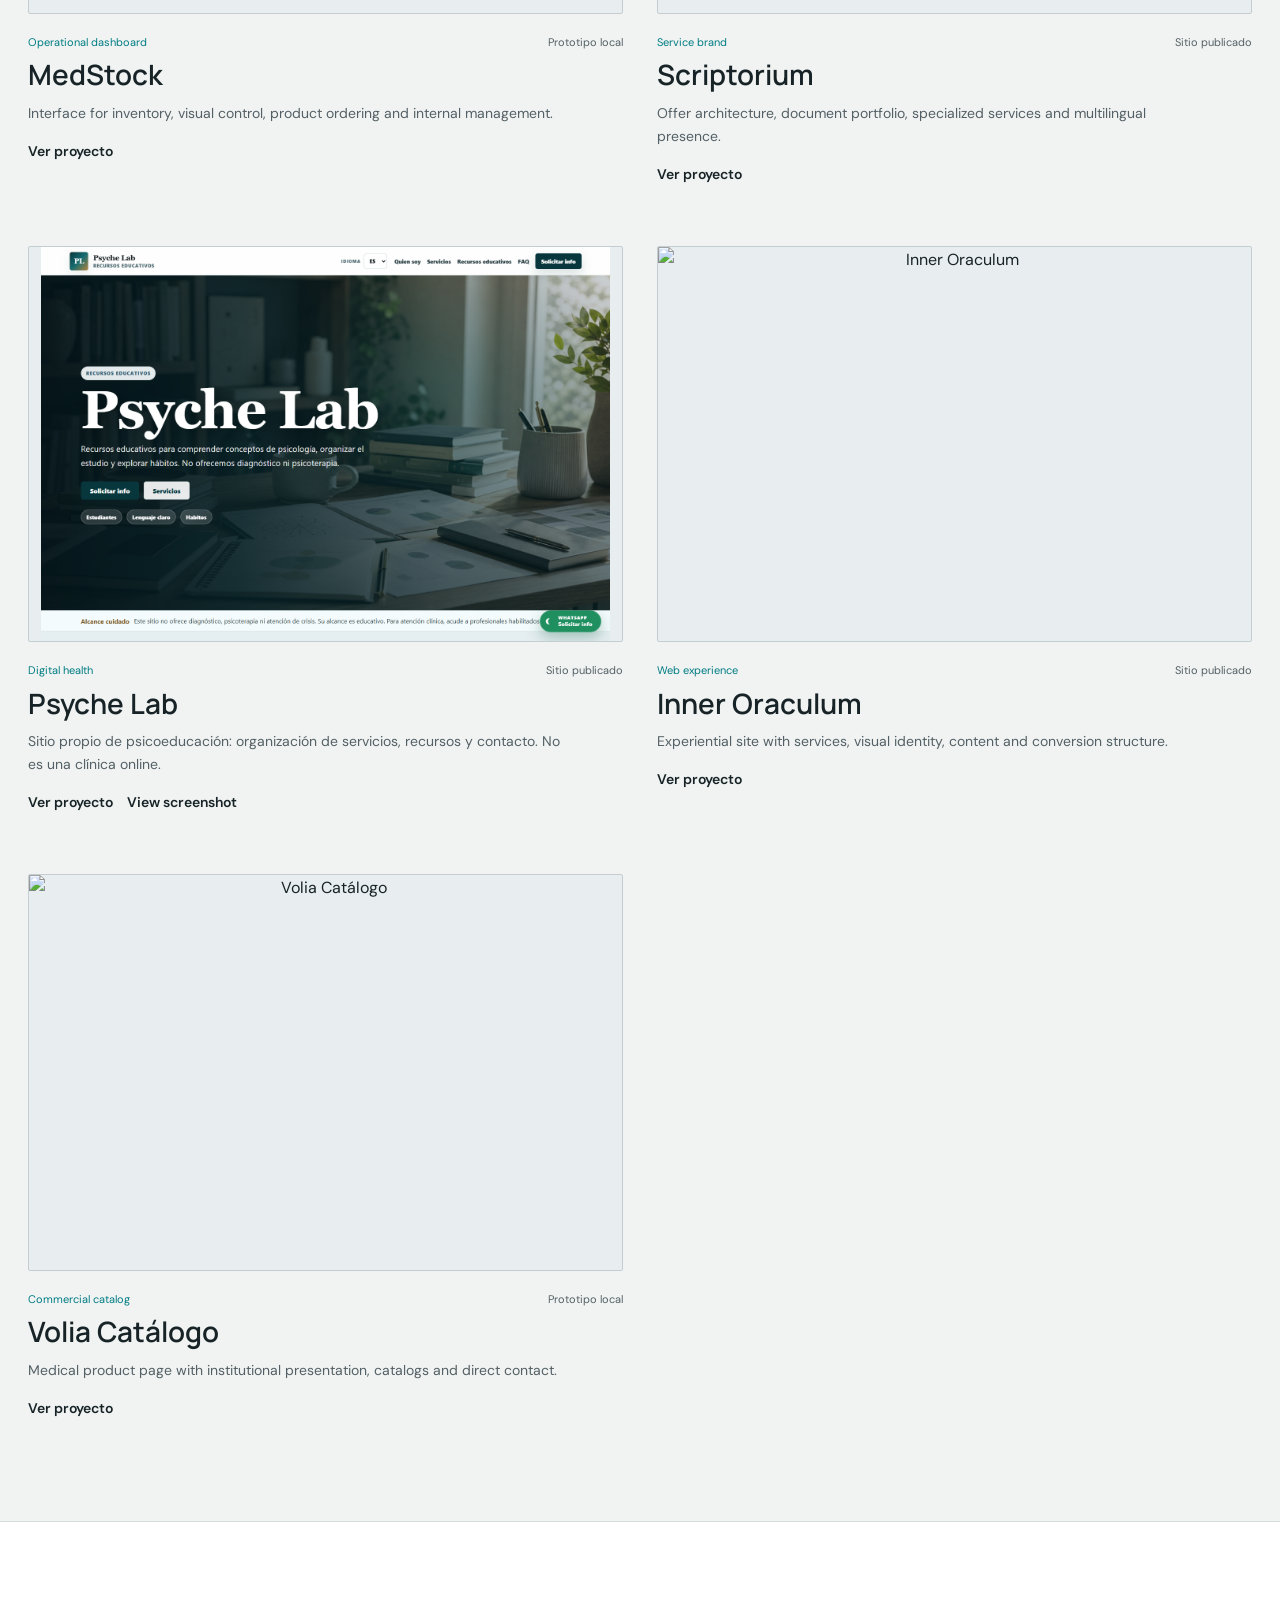
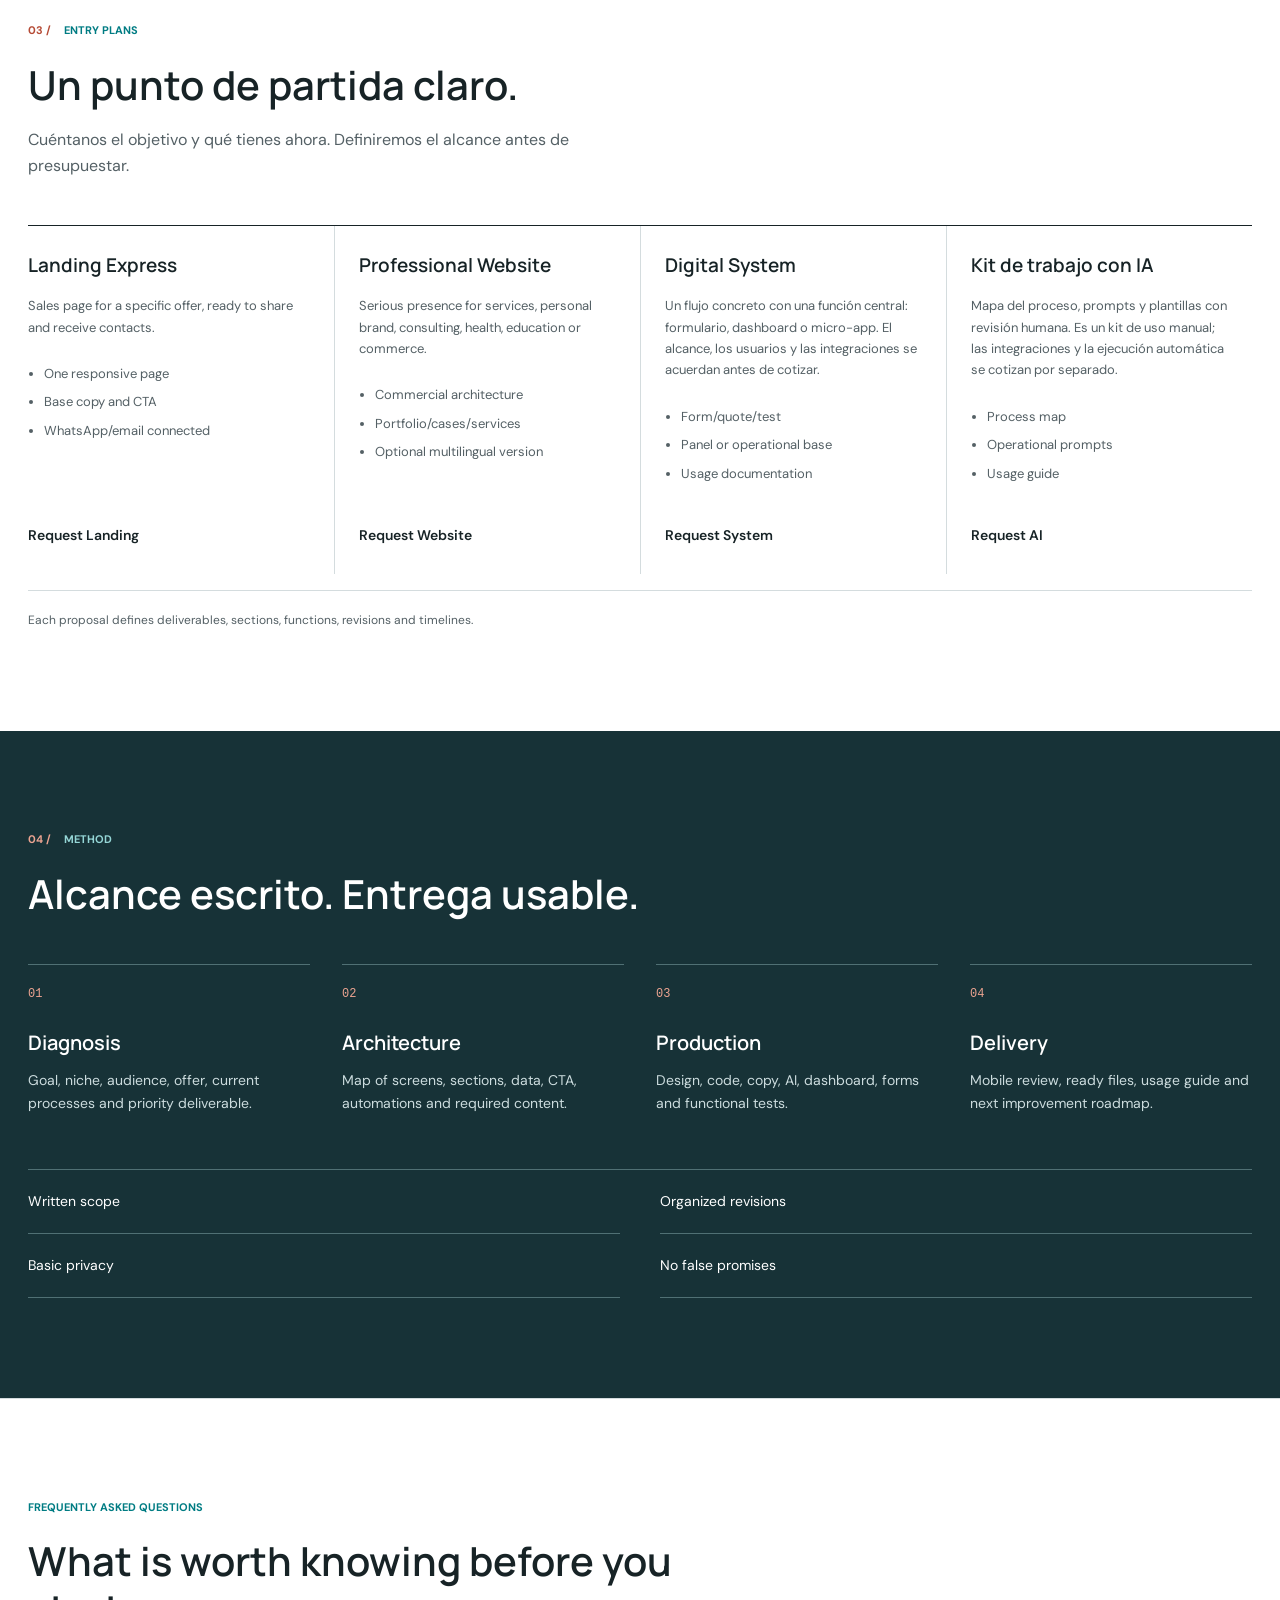
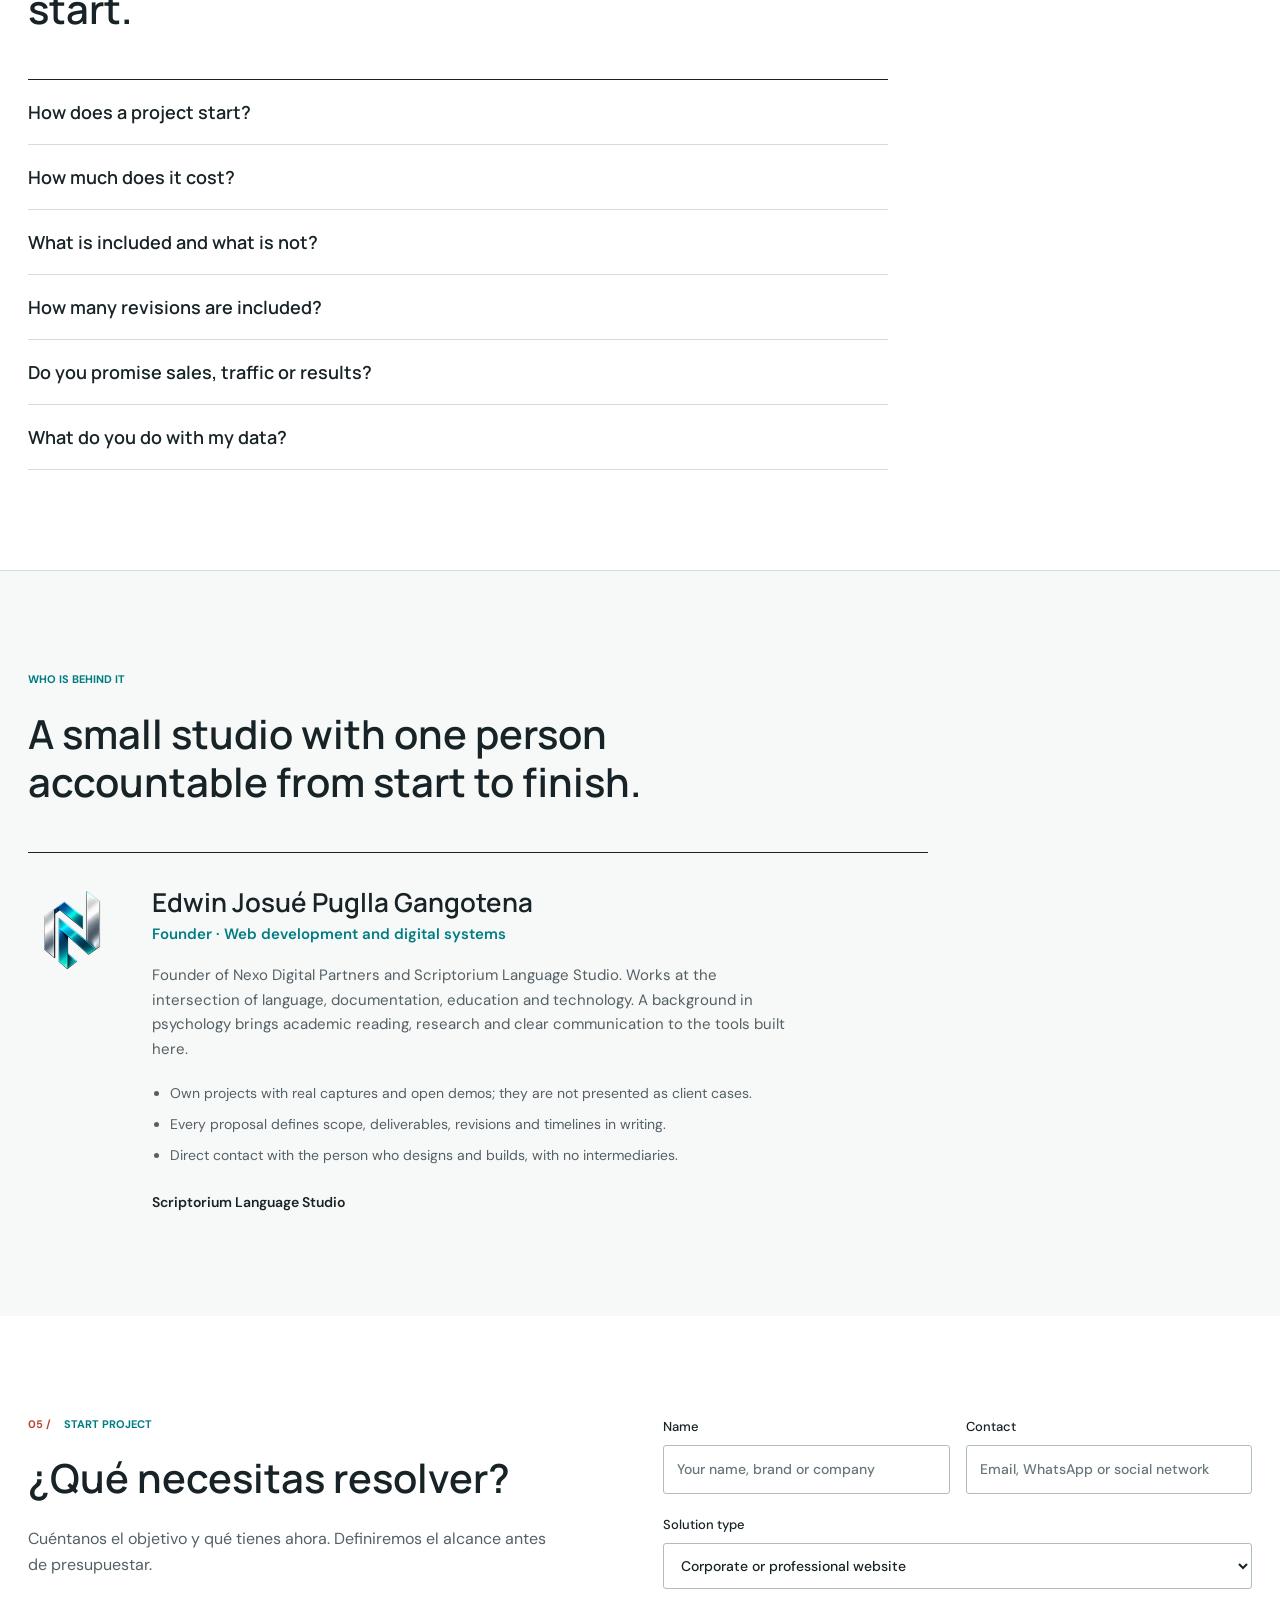
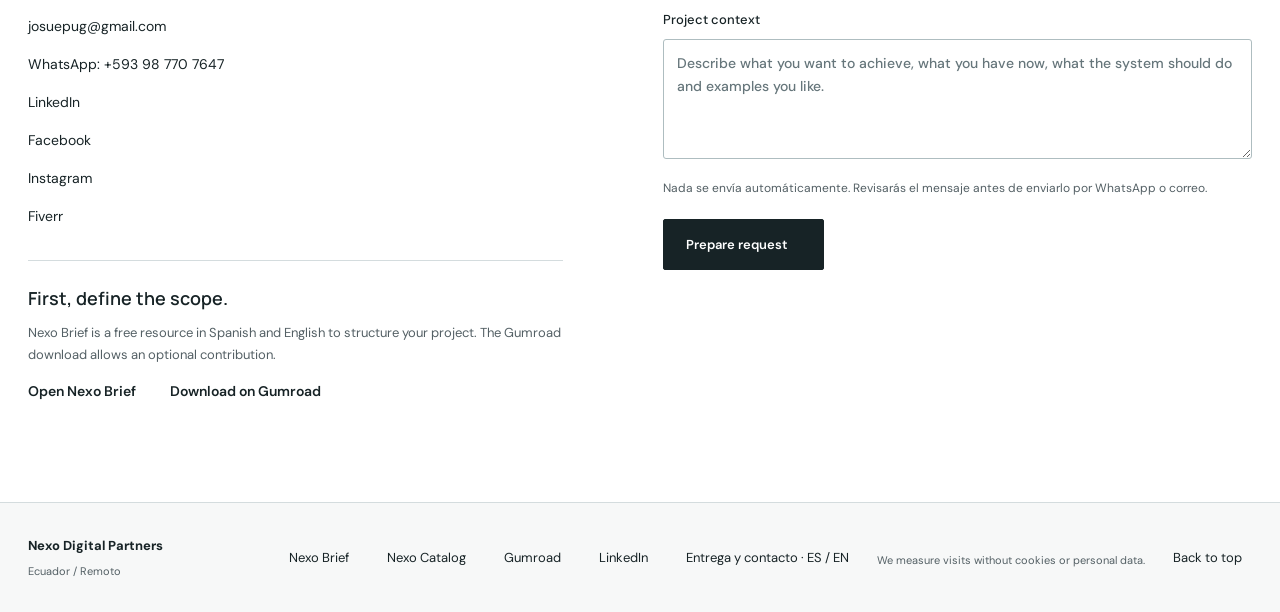
==== commit 5239db16: "Home: enlace a /pilotos/ y numero de WhatsApp vigente - Enlace "Probar el asistente de WhatsApp, sie" ====
--- a/index.html
+++ b/index.html
@@ -12,8 +12,8 @@
   <meta property="og:image" content="https://nexodipa.github.io/nexo-digital-partners/assets/brand/nexo-lockup-metallic.png" />
   <meta name="theme-color" content="#f7f8f8" /><link rel="icon" href="assets/favicon.svg" type="image/svg+xml" />
   <link rel="stylesheet" href="styles.css?v=20261026-editorial" />
-  <script type="application/ld+json">{"@context":"https://schema.org","@type":"Organization","name":"Nexo Digital Partners","url":"https://nexodipa.github.io/nexo-digital-partners/","logo":"https://nexodipa.github.io/nexo-digital-partners/assets/brand/nexo-monogram-176.png","description":"Webs, herramientas operativas y automatizaciones con alcance definido para profesionales, salud, educación y negocios.","areaServed":"Ecuador y remoto","founder":{"@type":"Person","name":"Edwin Josué Puglla Gangotena","jobTitle":"Fundador"},"sameAs":["https://www.linkedin.com/company/nexo-digital-partners-ec/","https://www.facebook.com/profile.php?id=61591254974802","https://www.instagram.com/nexodigitalpartners/","https://pugmaster0.gumroad.com/","https://www.fiverr.com/josuep744","https://github.com/nexodipa"]}</script>
-  <script type="application/ld+json">{"@context":"https://schema.org","@type":"FAQPage","inLanguage":"es","mainEntity":[{"@type":"Question","name":"¿Cómo empieza un proyecto?","acceptedAnswer":{"@type":"Answer","text":"Cuéntanos qué necesitas resolver y qué tienes ahora. Antes de presupuestar, definimos el alcance por escrito. Para llegar preparado, Nexo Brief es un recurso gratuito que te ayuda a ordenar el proyecto."}},{"@type":"Question","name":"¿Cuánto cuesta?","acceptedAnswer":{"@type":"Answer","text":"Depende del alcance. Una landing page express parte desde USD 150. Cada propuesta indica el precio, los hitos de pago y la vigencia antes de empezar, y no se inicia ningún trabajo sin tu aprobación escrita."}},{"@type":"Question","name":"¿Qué incluye y qué no?","acceptedAnswer":{"@type":"Answer","text":"La propuesta enumera los entregables y las exclusiones. Dominio, alojamiento, pagos y cuentas de terceros se acuerdan por separado; los costes de terceros no están incluidos salvo que se indique."}},{"@type":"Question","name":"¿Cuántas revisiones incluye?","acceptedAnswer":{"@type":"Answer","text":"El número de rondas se acuerda de antemano. Las funciones nuevas fuera del alcance aprobado se cotizan aparte, y nada extra se ejecuta ni se cobra sin tu confirmación."}},{"@type":"Question","name":"¿Prometen ventas, tráfico o resultados?","acceptedAnswer":{"@type":"Answer","text":"No. Construimos activos digitales bien hechos y documentados; no garantizamos ventas, visitas ni resultados externos."}},{"@type":"Question","name":"¿Qué hacen con mis datos?","acceptedAnswer":{"@type":"Answer","text":"Para empezar no necesitamos contraseñas ni datos de tus clientes. Este sitio no usa cookies de seguimiento ni analítica; solo guarda tu idioma en tu navegador y carga sus tipografías desde Google Fonts. El formulario no envía nada: prepara un mensaje que tú revisas y envías."}}]}</script>
+  <script type="application/ld+json">{"@context":"https://schema.org","@type":"Organization","name":"Nexo Digital Partners","url":"https://nexodipa.github.io/nexo-digital-partners/","logo":"https://nexodipa.github.io/nexo-digital-partners/assets/brand/nexo-monogram-176.png","description":"Webs, herramientas operativas y automatizaciones con alcance definido para profesionales, salud, educación y negocios.","areaServed":"Ecuador y remoto","founder":{"@type":"Person","name":"Edwin Josué Puglla Gangotena","jobTitle":"Fundador"},"sameAs":["https://www.linkedin.com/company/nexo-digital-partners-ec/","https://www.facebook.com/profile.php?id=61591254974802","https://www.instagram.com/nexodigitalpartners/","https://nexodigitalpartners.gumroad.com/","https://www.fiverr.com/josuep744","https://github.com/nexodipa"]}</script>
+  <script type="application/ld+json">{"@context":"https://schema.org","@type":"FAQPage","inLanguage":"es","mainEntity":[{"@type":"Question","name":"¿Cómo empieza un proyecto?","acceptedAnswer":{"@type":"Answer","text":"Cuéntanos qué necesitas resolver y qué tienes ahora. Antes de presupuestar, definimos el alcance por escrito. Para llegar preparado, Nexo Brief es un recurso gratuito que te ayuda a ordenar el proyecto."}},{"@type":"Question","name":"¿Cuánto cuesta?","acceptedAnswer":{"@type":"Answer","text":"Depende del alcance. Cada propuesta indica el precio, los hitos de pago y la vigencia antes de empezar, y no se inicia ningún trabajo sin tu aprobación escrita."}},{"@type":"Question","name":"¿Qué incluye y qué no?","acceptedAnswer":{"@type":"Answer","text":"La propuesta enumera los entregables y las exclusiones. Dominio, alojamiento, pagos y cuentas de terceros se acuerdan por separado; los costes de terceros no están incluidos salvo que se indique."}},{"@type":"Question","name":"¿Cuántas revisiones incluye?","acceptedAnswer":{"@type":"Answer","text":"El número de rondas se acuerda de antemano. Las funciones nuevas fuera del alcance aprobado se cotizan aparte, y nada extra se ejecuta ni se cobra sin tu confirmación."}},{"@type":"Question","name":"¿Prometen ventas, tráfico o resultados?","acceptedAnswer":{"@type":"Answer","text":"No. Construimos activos digitales bien hechos y documentados; no garantizamos ventas, visitas ni resultados externos."}},{"@type":"Question","name":"¿Qué hacen con mis datos?","acceptedAnswer":{"@type":"Answer","text":"Para empezar no necesitamos contraseñas ni datos de tus clientes. Este sitio no usa cookies de seguimiento ni analítica; solo guarda tu idioma en tu navegador y carga sus tipografías desde Google Fonts. El formulario no envía nada: prepara un mensaje que tú revisas y envías."}}]}</script>
 </head>
 <body>
 <a class="skip-link" href="#main">Ir al contenido</a>
@@ -48,7 +48,7 @@
   </section>
   <section class="section cases-section" id="casos">
     <div class="section-heading"><p class="eyebrow"><span aria-hidden="true">02 / </span>Proyectos</p><h2>El trabajo, a la vista.</h2><p>Proyectos propios y prototipos. Capturas reales, no testimonios de clientes.</p></div>
-    <p><a class="text-link" href="cases/" target="_blank" rel="noopener noreferrer"><span>Ver proyectos</span> <span translate="no">ES / EN</span><i data-lucide="arrow-up-right" aria-hidden="true"></i></a></p>
+    <p><a class="text-link" href="cases/" target="_blank" rel="noopener noreferrer"><span>Ver proyectos</span> <span translate="no">ES / EN</span><i data-lucide="arrow-up-right" aria-hidden="true"></i></a> <a class="text-link" href="pilotos/" target="_blank" rel="noopener"><span>Probar el asistente de WhatsApp, siete rubros</span><i data-lucide="arrow-up-right" aria-hidden="true"></i></a></p>
     <div class="filter-bar" aria-label="Filtros de portafolio"><button class="filter-button active" type="button" data-filter="all" aria-pressed="true">Todo</button><button class="filter-button" type="button" data-filter="web" aria-pressed="false">Web</button><button class="filter-button" type="button" data-filter="ops" aria-pressed="false">Operaciones</button><button class="filter-button" type="button" data-filter="brand" aria-pressed="false">Marca</button></div>
     <div class="portfolio-grid">
     <article class="portfolio-card" data-category="ops">
@@ -99,7 +99,7 @@
     <div class="section-heading"><p class="eyebrow">Preguntas frecuentes</p><h2>Lo que conviene saber antes de empezar.</h2></div>
     <div class="faq-list">
       <details class="faq-item"><summary><h3>¿Cómo empieza un proyecto?</h3><i data-lucide="plus" class="expand-icon" aria-hidden="true"></i></summary><p>Cuéntanos qué necesitas resolver y qué tienes ahora. Antes de presupuestar, definimos el alcance por escrito. Para llegar preparado, Nexo Brief es un recurso gratuito que te ayuda a ordenar el proyecto.</p></details>
-      <details class="faq-item"><summary><h3>¿Cuánto cuesta?</h3><i data-lucide="plus" class="expand-icon" aria-hidden="true"></i></summary><p>Depende del alcance. Una landing page express parte desde USD 150. Cada propuesta indica el precio, los hitos de pago y la vigencia antes de empezar, y no se inicia ningún trabajo sin tu aprobación escrita.</p></details>
+      <details class="faq-item"><summary><h3>¿Cuánto cuesta?</h3><i data-lucide="plus" class="expand-icon" aria-hidden="true"></i></summary><p>Depende del alcance. Cada propuesta indica el precio, los hitos de pago y la vigencia antes de empezar, y no se inicia ningún trabajo sin tu aprobación escrita.</p></details>
       <details class="faq-item"><summary><h3>¿Qué incluye y qué no?</h3><i data-lucide="plus" class="expand-icon" aria-hidden="true"></i></summary><p>La propuesta enumera los entregables y las exclusiones. Dominio, alojamiento, pagos y cuentas de terceros se acuerdan por separado; los costes de terceros no están incluidos salvo que se indique.</p></details>
       <details class="faq-item"><summary><h3>¿Cuántas revisiones incluye?</h3><i data-lucide="plus" class="expand-icon" aria-hidden="true"></i></summary><p>El número de rondas se acuerda de antemano. Las funciones nuevas fuera del alcance aprobado se cotizan aparte, y nada extra se ejecuta ni se cobra sin tu confirmación.</p></details>
       <details class="faq-item"><summary><h3>¿Prometen ventas, tráfico o resultados?</h3><i data-lucide="plus" class="expand-icon" aria-hidden="true"></i></summary><p>No. Construimos activos digitales bien hechos y documentados; no garantizamos ventas, visitas ni resultados externos.</p></details>
@@ -118,12 +118,12 @@
   </section>
   <section class="section contact-section" id="contacto">
     <div class="contact-copy"><p class="eyebrow"><span aria-hidden="true">05 / </span>Iniciar proyecto</p><h2>¿Qué necesitas resolver?</h2><p>Cuéntanos el objetivo y qué tienes ahora. Definiremos el alcance antes de presupuestar.</p><div class="direct-contact">
-      <a href="mailto:josuepug@gmail.com">josuepug@gmail.com<i data-lucide="arrow-up-right" aria-hidden="true"></i></a><a href="https://wa.me/593987411592" target="_blank" rel="noopener">WhatsApp: +593 98 741 1592<i data-lucide="arrow-up-right" aria-hidden="true"></i></a>
+      <a href="mailto:josuepug@gmail.com">josuepug@gmail.com<i data-lucide="arrow-up-right" aria-hidden="true"></i></a><a href="https://wa.me/593987707647" target="_blank" rel="noopener">WhatsApp: +593 98 770 7647<i data-lucide="arrow-up-right" aria-hidden="true"></i></a>
       <a href="https://www.linkedin.com/company/nexo-digital-partners-ec/" target="_blank" rel="noopener" translate="no">LinkedIn<i data-lucide="arrow-up-right" aria-hidden="true"></i></a>
       <a href="https://www.facebook.com/profile.php?id=61591254974802" target="_blank" rel="noopener" translate="no">Facebook<i data-lucide="arrow-up-right" aria-hidden="true"></i></a>
       <a href="https://www.instagram.com/nexodigitalpartners/" target="_blank" rel="noopener" translate="no">Instagram<i data-lucide="arrow-up-right" aria-hidden="true"></i></a>
       <a href="https://www.fiverr.com/josuep744/build-a-responsive-landing-page-for-your-professional-service" target="_blank" rel="noopener noreferrer" translate="no">Fiverr<i data-lucide="arrow-up-right" aria-hidden="true"></i></a>
-    </div><div class="brief-invitation"><h3>Primero, define el alcance.</h3><p>Nexo Brief es un recurso gratuito en español e inglés para ordenar tu proyecto. La descarga en Gumroad admite aportación opcional.</p><div><a class="text-link" href="products/brief-kit/" target="_blank" rel="noopener">Abrir Nexo Brief<i data-lucide="arrow-up-right" aria-hidden="true"></i></a><a class="text-link" href="https://pugmaster0.gumroad.com/l/nexo-brief" target="_blank" rel="noopener">Descargar en Gumroad<i data-lucide="download" aria-hidden="true"></i></a></div></div></div>
+    </div><div class="brief-invitation"><h3>Primero, define el alcance.</h3><p>Nexo Brief es un recurso gratuito en español e inglés para ordenar tu proyecto. La descarga en Gumroad admite aportación opcional.</p><div><a class="text-link" href="products/brief-kit/" target="_blank" rel="noopener">Abrir Nexo Brief<i data-lucide="arrow-up-right" aria-hidden="true"></i></a><a class="text-link" href="https://nexodigitalpartners.gumroad.com/l/nexo-brief" target="_blank" rel="noopener">Descargar en Gumroad<i data-lucide="download" aria-hidden="true"></i></a></div></div></div>
     <form class="quote-form" id="quote-form">
       <div class="form-row"><label>Nombre<input name="name" required maxlength="120" autocomplete="name" placeholder="Tu nombre, marca o empresa" /></label><label>Contacto<input name="contact" required maxlength="160" autocomplete="email" placeholder="Email, WhatsApp o red social" /></label></div>
       <label>Tipo de solucion<select name="project"><option value="web">Web corporativa o profesional</option><option value="landing">Landing page de oferta</option><option value="prototype">Micro-app o prototipo</option><option value="dashboard">Dashboard o panel operativo</option><option value="automation">Automatizacion con IA</option><option value="education">Portal educativo o test interactivo</option><option value="catalog">Catalogo digital o sistema de pedidos</option></select></label>
@@ -134,7 +134,7 @@
     </form>
   </section>
 </main>
-<footer class="site-footer"><div><strong translate="no">Nexo Digital Partners</strong><span>Ecuador / Remoto</span></div><a href="products/brief-kit/" translate="no">Nexo Brief<i data-lucide="arrow-up-right" aria-hidden="true"></i></a><a href="products/catalog-check/" translate="no">Nexo Catalog<i data-lucide="arrow-up-right" aria-hidden="true"></i></a><a href="https://pugmaster0.gumroad.com/" target="_blank" rel="noopener" translate="no">Gumroad<i data-lucide="arrow-up-right" aria-hidden="true"></i></a><a href="https://www.linkedin.com/company/nexo-digital-partners-ec/" target="_blank" rel="noopener" translate="no">LinkedIn<i data-lucide="arrow-up-right" aria-hidden="true"></i></a><a href="delivery/">Entrega y contacto · ES / EN</a><span>Medimos las visitas sin cookies ni datos personales.</span><a href="#home">Volver arriba<i data-lucide="arrow-up" aria-hidden="true"></i></a></footer>
+<footer class="site-footer"><div><strong translate="no">Nexo Digital Partners</strong><span>Ecuador / Remoto</span></div><a href="products/brief-kit/" translate="no">Nexo Brief<i data-lucide="arrow-up-right" aria-hidden="true"></i></a><a href="products/catalog-check/" translate="no">Nexo Catalog<i data-lucide="arrow-up-right" aria-hidden="true"></i></a><a href="https://nexodigitalpartners.gumroad.com/" target="_blank" rel="noopener" translate="no">Gumroad<i data-lucide="arrow-up-right" aria-hidden="true"></i></a><a href="https://www.linkedin.com/company/nexo-digital-partners-ec/" target="_blank" rel="noopener" translate="no">LinkedIn<i data-lucide="arrow-up-right" aria-hidden="true"></i></a><a href="delivery/">Entrega y contacto · ES / EN</a><span>Medimos las visitas sin cookies ni datos personales.</span><a href="#home">Volver arriba<i data-lucide="arrow-up" aria-hidden="true"></i></a></footer>
 <dialog id="project-dialog" aria-labelledby="preview-title"><div class="dialog-heading"><h2 id="preview-title" translate="no"></h2><button class="icon-button" type="button" id="close-preview" aria-label="Cerrar"><i data-lucide="x" aria-hidden="true"></i></button></div><img id="preview-image" alt="" /><p id="preview-description"></p></dialog>
 <script src="assets/vendor/lucide.min.js"></script><script src="translations.js?v=20261026-editorial"></script><script src="studio-copy.js?v=20260913-offers"></script><script src="locale-completion.js?v=20261026-editorial"></script><script src="portfolio-copy.js?v=20260924-examples"></script><script src="audit-copy.js?v=20261008"></script><script src="script.js?v=20261008-trust"></script>
 <script data-goatcounter="https://josuepug.goatcounter.com/count" async src="//gc.zgo.at/count.js"></script>
